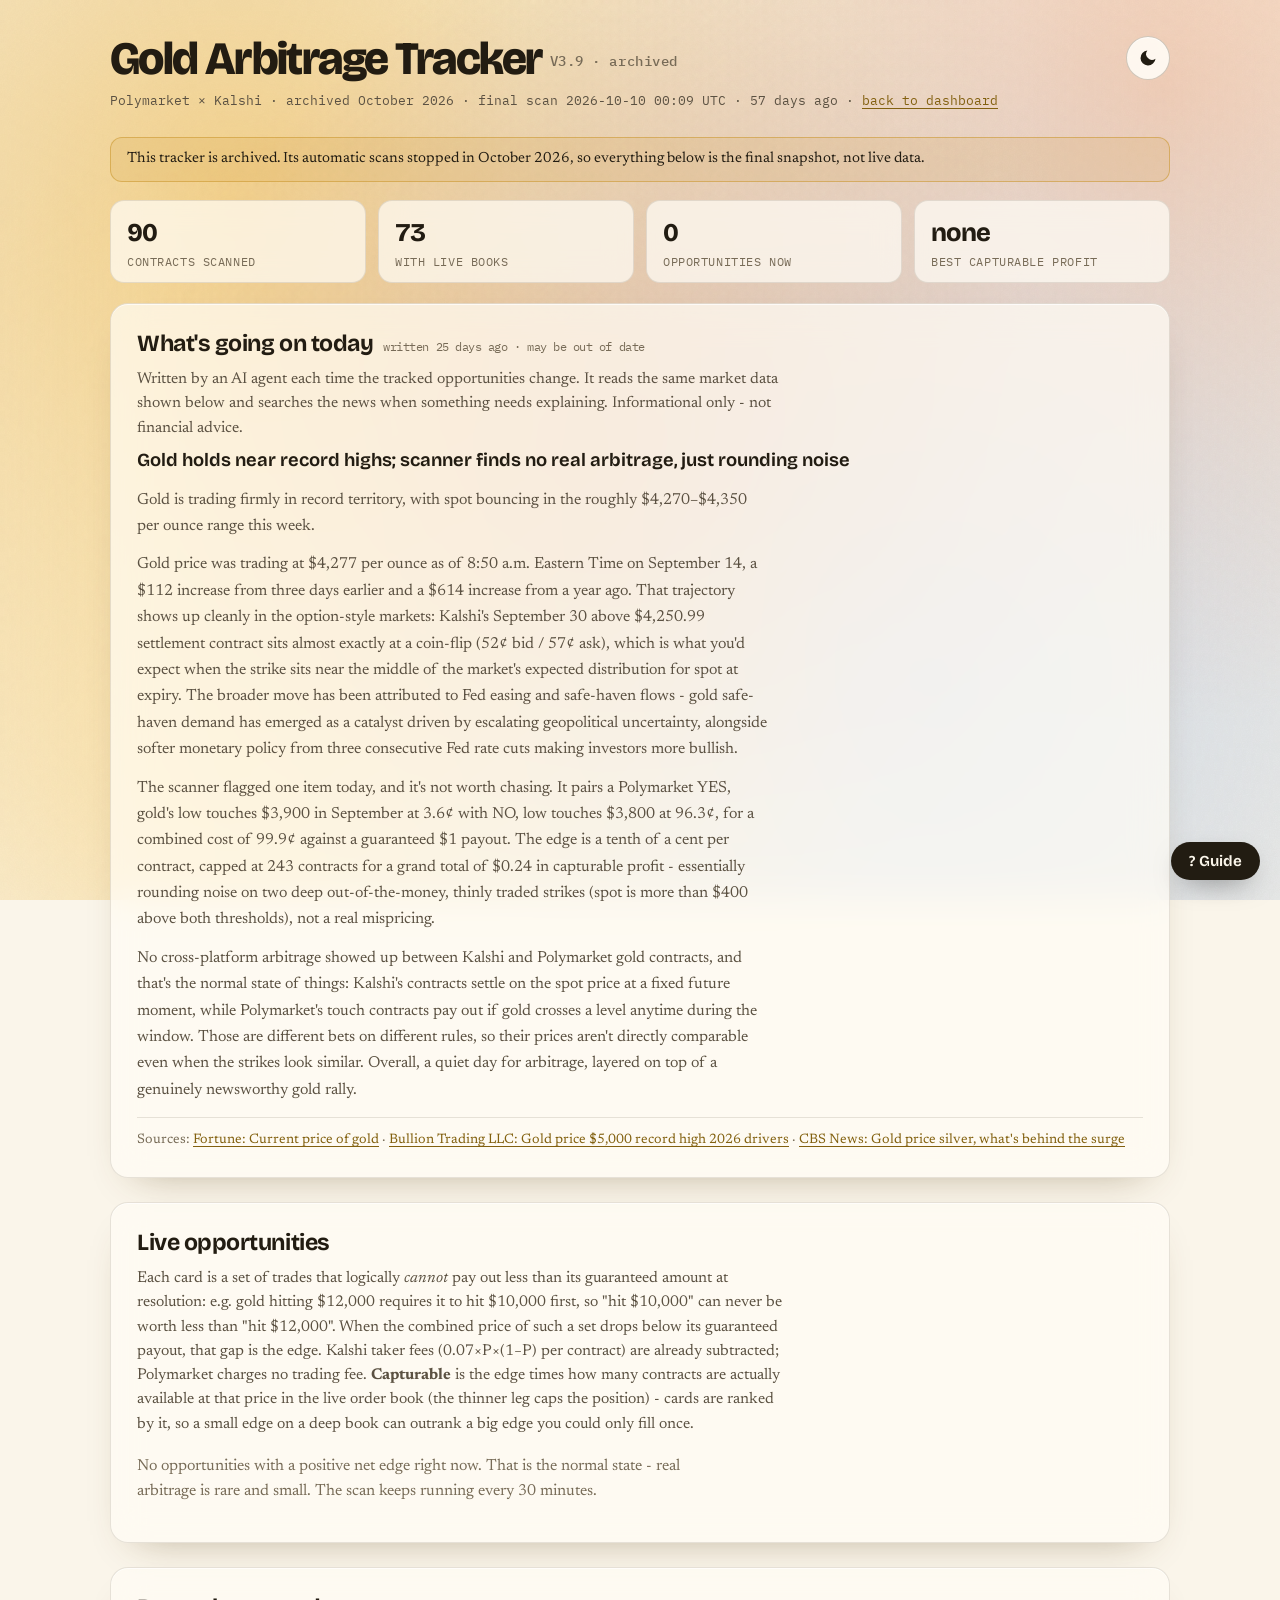
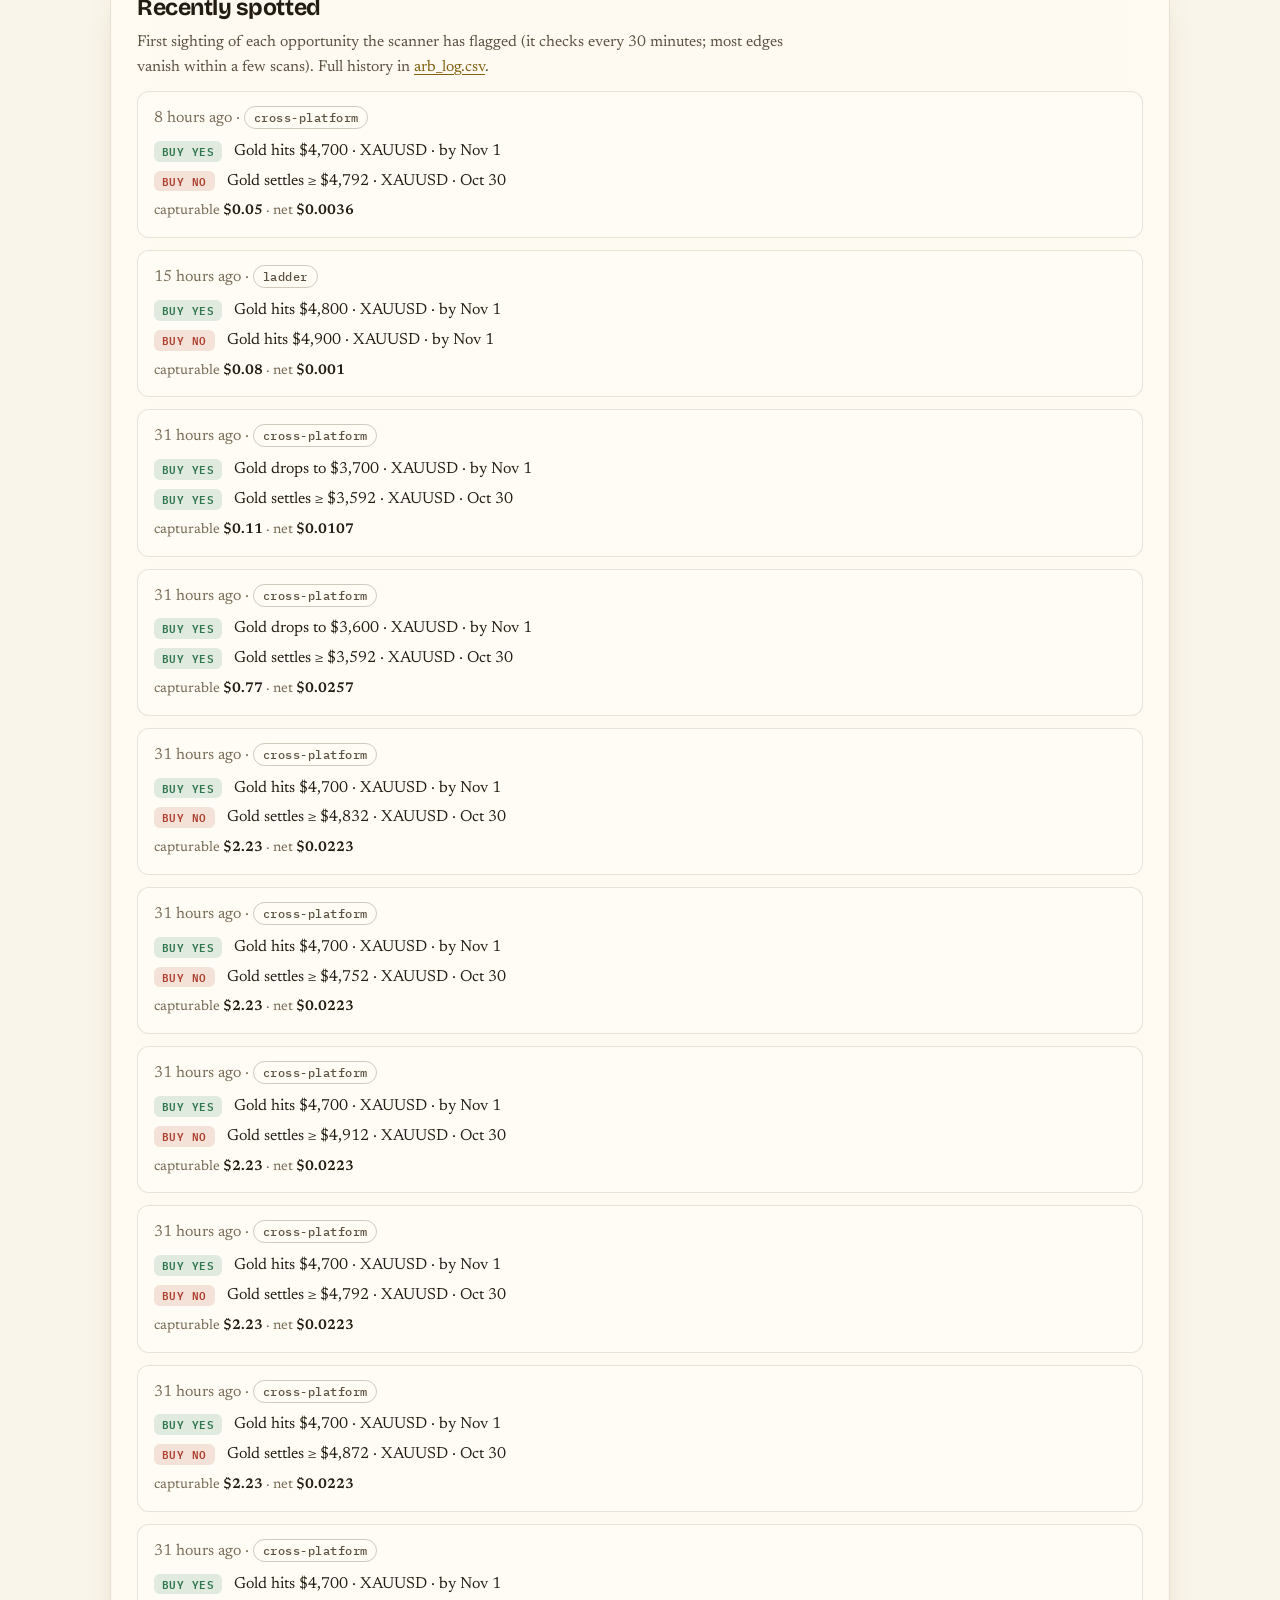
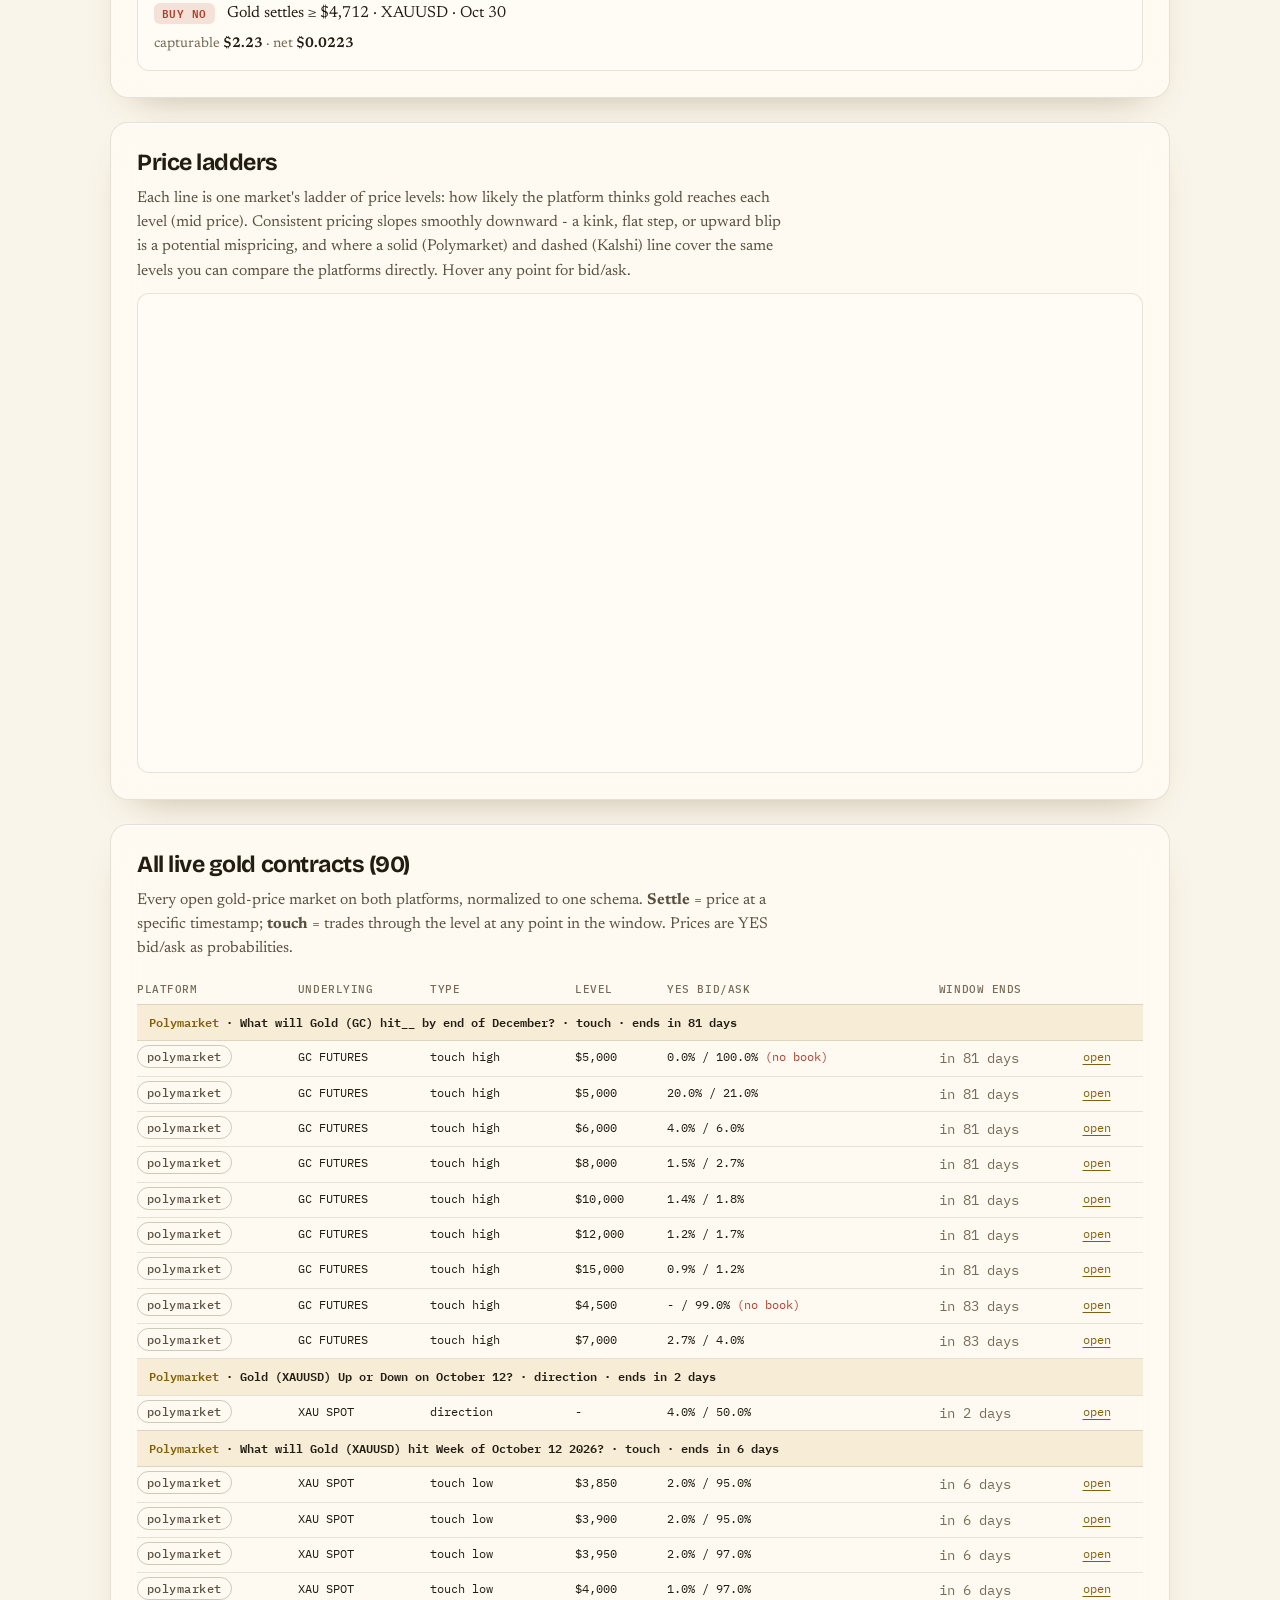
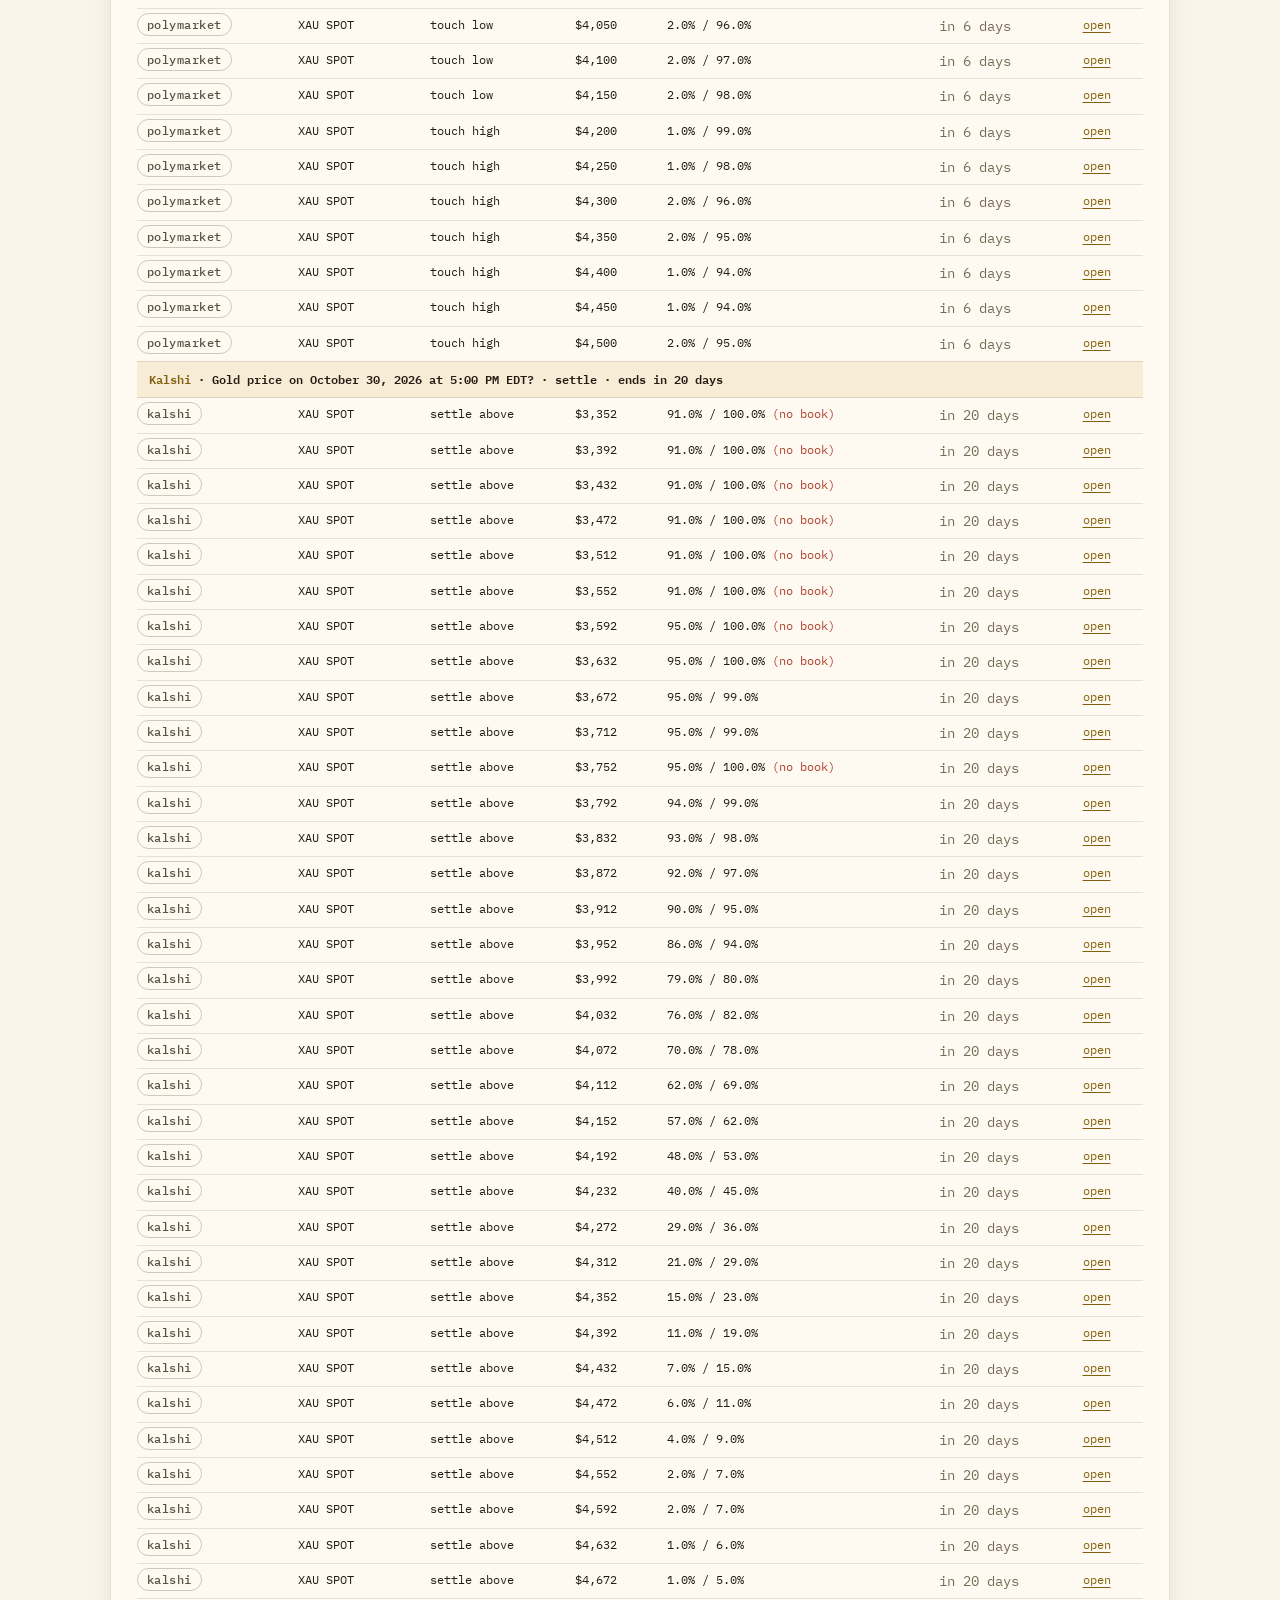
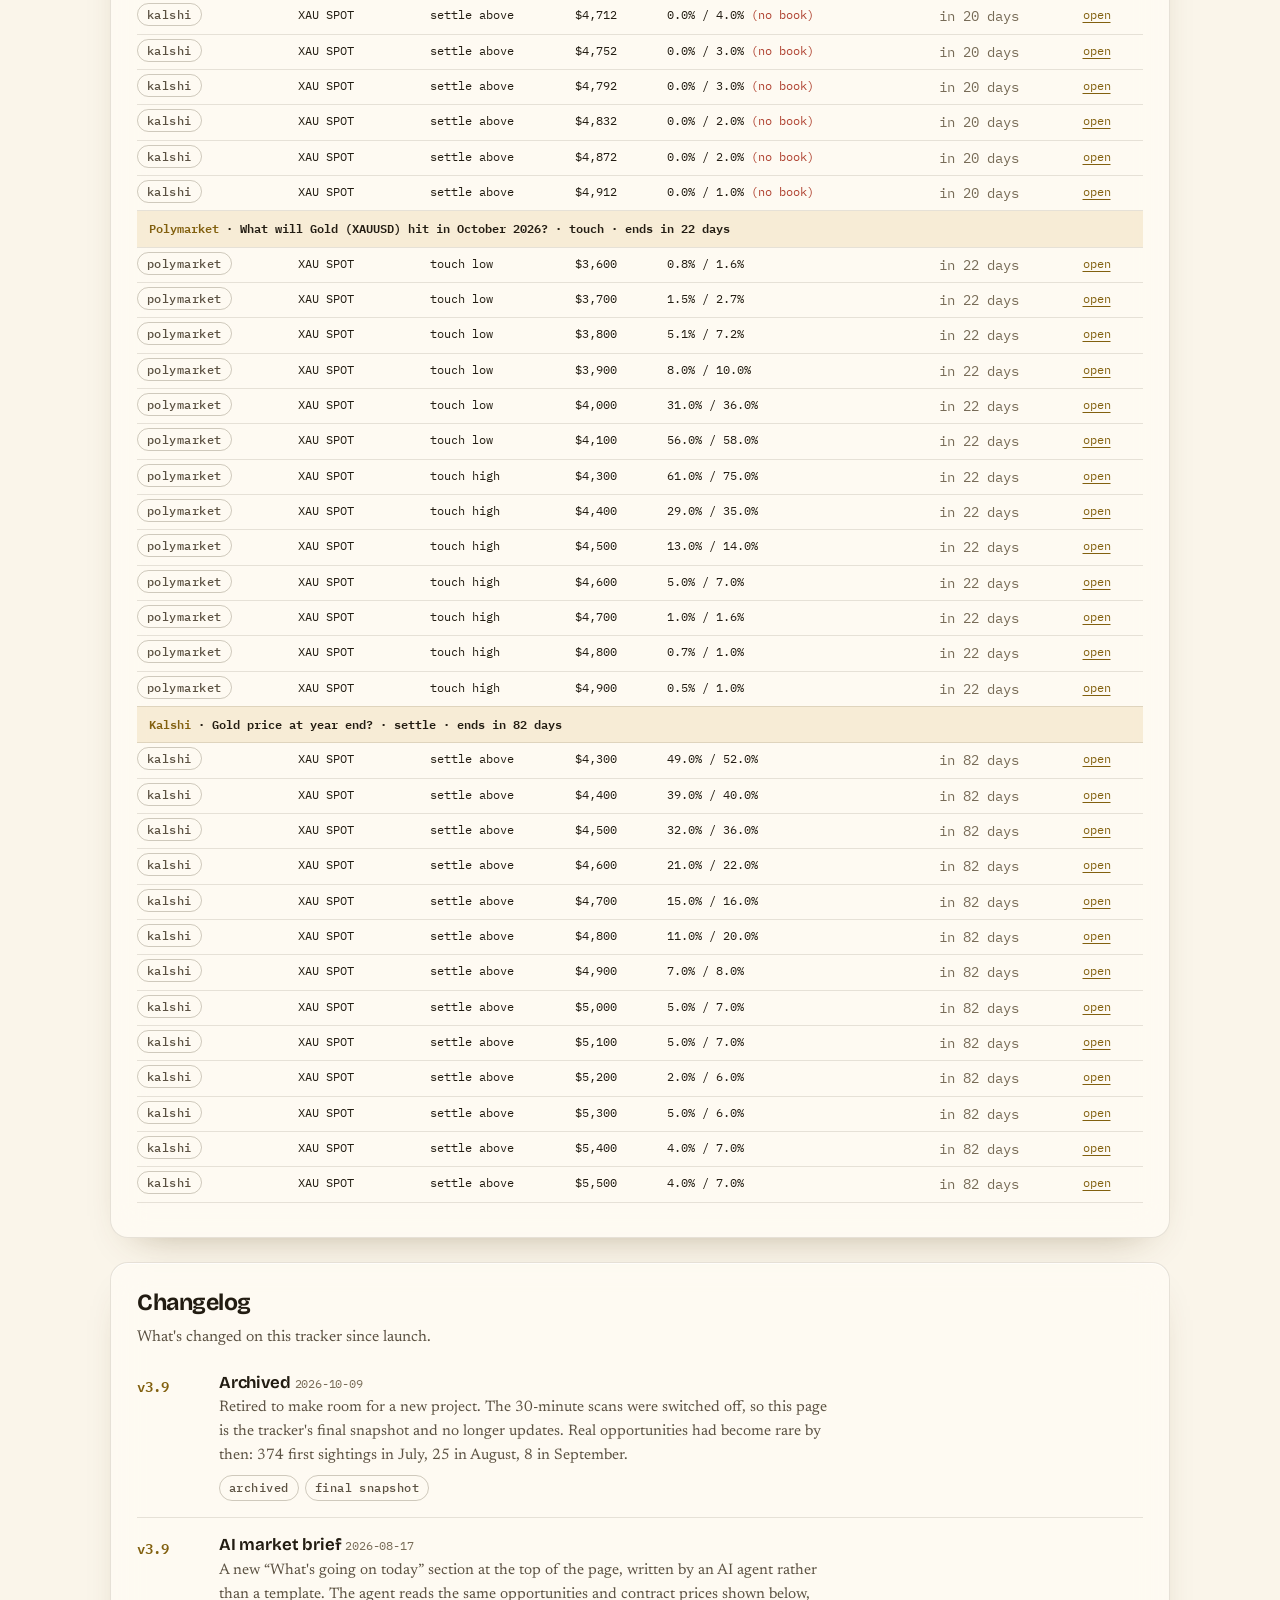
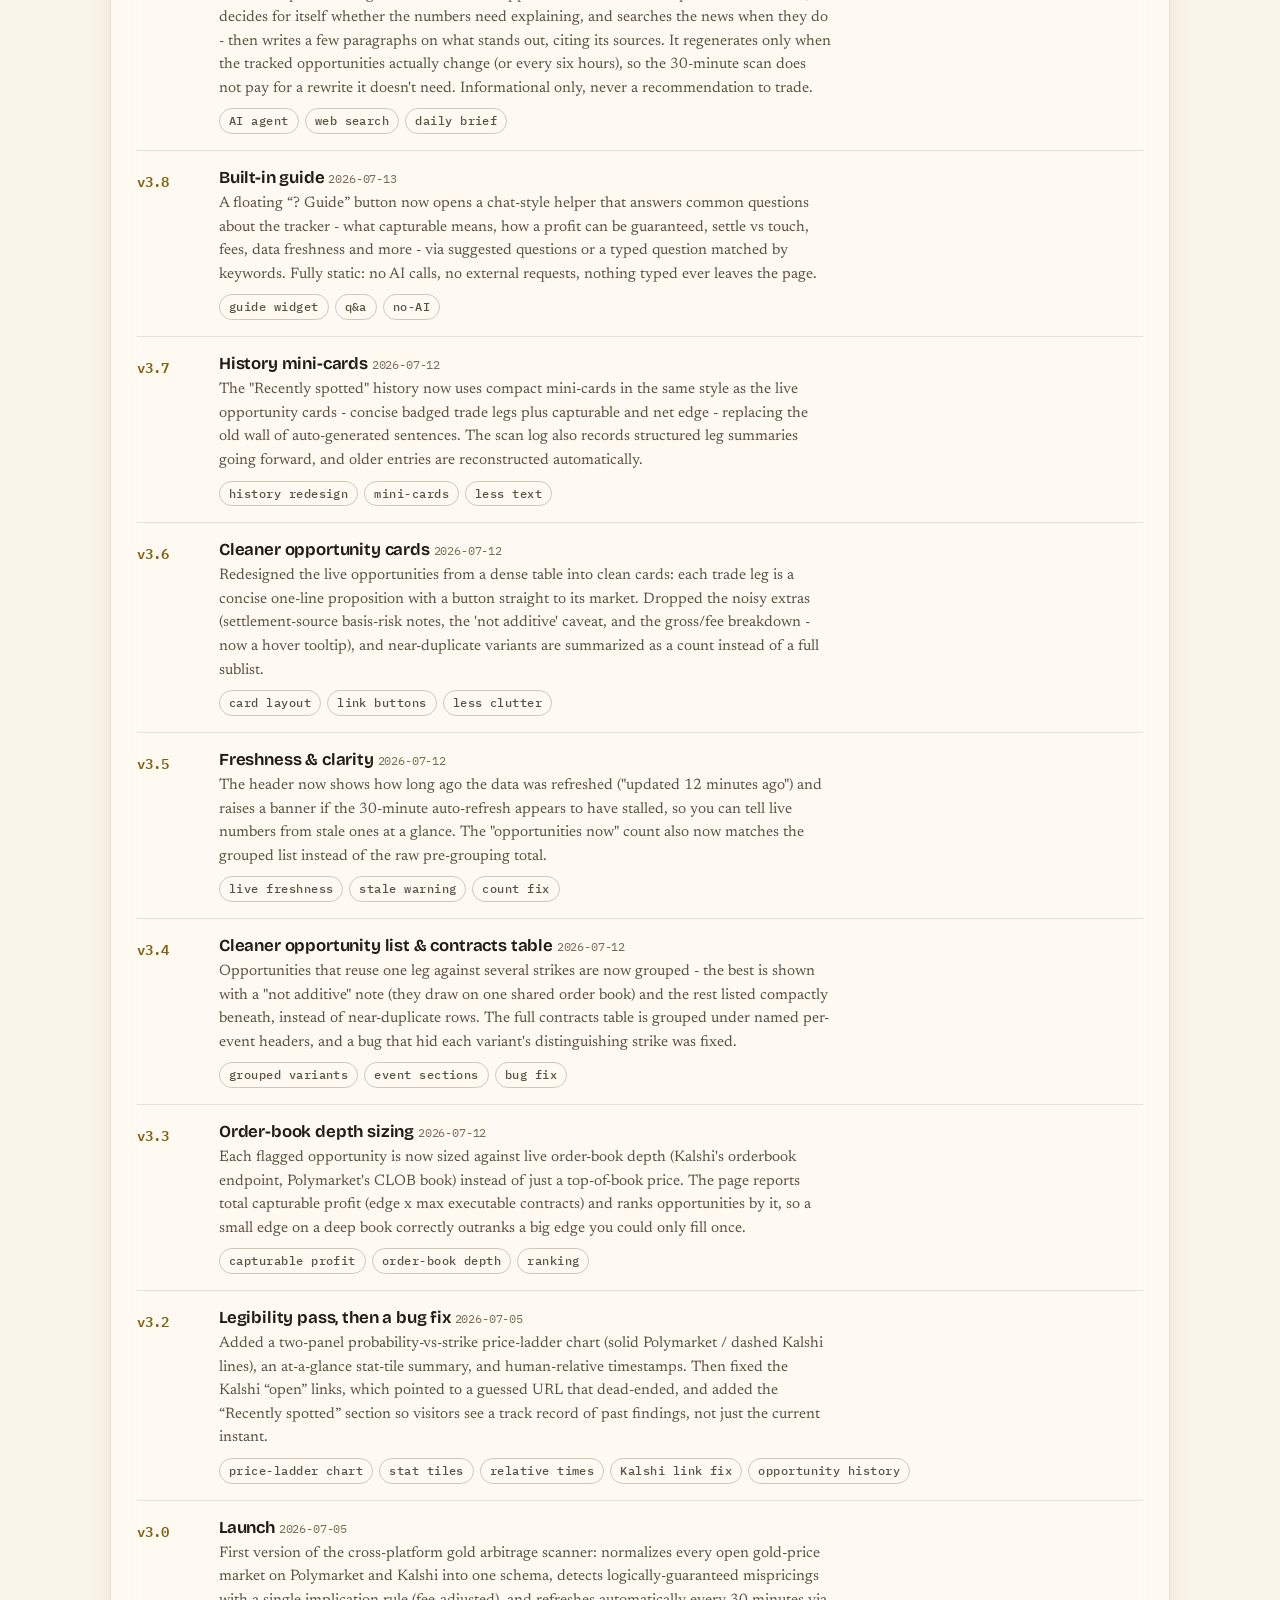
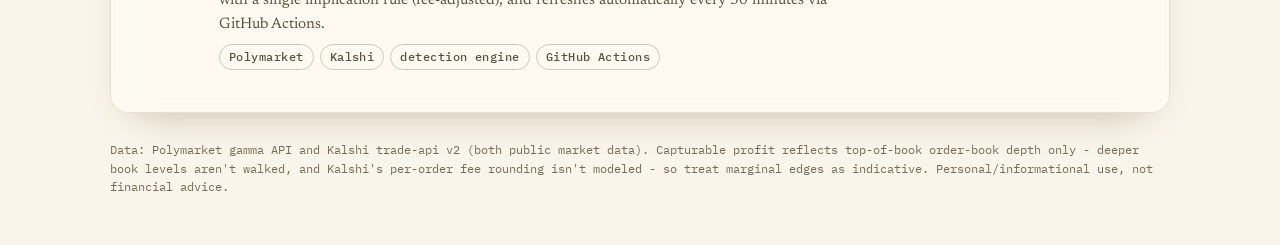
==== docs/arb.html @ f31ea50a "Markets Dashboard V2: redesigned dashboard as a new project Light ivory-and-gold theme with a cursor" ====
<!DOCTYPE html>
<html lang="en">
<head>
  <meta charset="utf-8"/>
  <meta name="viewport" content="width=device-width, initial-scale=1"/>
  <title>Gold Arbitrage Tracker (archived) - Polymarket vs Kalshi</title>
  <meta name="description" content="Auto-updating scan of Polymarket and Kalshi gold markets for cross-platform arbitrage and mispricings. Refreshed every 30 minutes via GitHub Actions."/>
    <meta name="color-scheme" content="light dark">
  <script>try{var t=localStorage.getItem("theme");if(t==="light"||t==="dark")document.documentElement.setAttribute("data-theme",t);}catch(e){}</script>
  <link rel="preconnect" href="https://fonts.googleapis.com">
  <link rel="preconnect" href="https://fonts.gstatic.com" crossorigin>
  <link rel="stylesheet" href="https://fonts.googleapis.com/css2?family=Bricolage+Grotesque:opsz,wght@12..96,500..800&amp;family=IBM+Plex+Mono:wght@400;500;600&amp;family=Newsreader:ital,opsz,wght@0,6..72,400..600;1,6..72,400&amp;display=swap">
  <link rel="stylesheet" href="assets/theme.css">
  <style>
    /* Archived tracker page on the V2 theme (tokens in assets/theme.css). */
    :root { --warn: #8f5f00; }
    @media (prefers-color-scheme: dark) { :root:not([data-theme="light"]) { --warn: #f0b443; } }
    :root[data-theme="dark"] { --warn: #f0b443; }

    body { font-size: 1rem; line-height: 1.55; }
    body > header, body > .stale-banner, body > .tiles, body > main, body > footer { position: relative; z-index: 1; }
    header { max-width: 1100px; margin: 0 auto; padding: 36px clamp(16px, 4vw, 20px) 8px; padding-right: 76px; }
    header h1 { font-size: clamp(2rem, 4.4vw, 2.9rem); margin: 0 0 8px; }
    header h1 .muted { font-family: var(--font-mono); font-size: 0.85rem; font-weight: 500; letter-spacing: 0.04em; vertical-align: middle; }
    header p { margin: 0; color: var(--ink-2); font-family: var(--font-mono); font-size: 0.8rem; max-width: none; }
    #theme-toggle { position: absolute; top: 36px; right: clamp(16px, 4vw, 20px); }
    main { max-width: 1100px; margin: 0 auto; padding: 20px clamp(16px, 4vw, 20px); display: flex; flex-direction: column; gap: 24px; }
    section {
      background: var(--glass); border: 1px solid var(--rule); border-radius: 18px;
      -webkit-backdrop-filter: blur(18px) saturate(1.15); backdrop-filter: blur(18px) saturate(1.15);
      box-shadow: var(--shadow); padding: clamp(18px, 3vw, 26px);
    }
    section h2 { margin: 0 0 10px; font-size: 1.45rem; }
    .explain { color: var(--ink-2); font-size: 0.98rem; max-width: 72ch; margin: 0 0 6px; }
    .tablewrap { overflow-x: auto; }
    table { border-collapse: collapse; margin: 8px 0; font-family: var(--font-mono); font-size: 0.78rem; width: 100%; }
    th, td { text-align: left; padding: 6px 12px 6px 0; vertical-align: top; border-bottom: 1px solid var(--rule); }
    th { color: var(--muted); font-weight: 500; text-transform: uppercase; letter-spacing: 0.05em; font-size: 0.7rem; }
    tr.group-head td { background: var(--gold-soft); color: var(--ink); font-weight: 600; padding: 8px 12px; }
    tr.group-head .gh-plat { color: var(--gold-ink); }
    .muted { color: var(--muted); font-size: 0.9rem; }
    .warn { color: var(--warn); }
    .edge { font-size: 1.05rem; font-weight: 700; }
    .num-cell { font-variant-numeric: tabular-nums; }
    .empty { color: var(--muted); padding: 12px 0; margin: 0; }
    footer { max-width: 1100px; margin: 0 auto; padding: 8px clamp(16px, 4vw, 20px) 48px; color: var(--muted); font-family: var(--font-mono); font-size: 0.75rem; }
    .tiles {
      max-width: 1100px; margin: 18px auto 0; padding: 0 clamp(16px, 4vw, 20px);
      display: grid; grid-template-columns: repeat(auto-fit, minmax(170px, 1fr)); gap: 12px;
    }
    .tile {
      background: var(--glass); border: 1px solid var(--rule); border-radius: 14px; padding: 12px 16px;
      -webkit-backdrop-filter: blur(14px); backdrop-filter: blur(14px);
    }
    .tile .num { font-family: var(--font-display); font-size: 1.6rem; font-weight: 750; letter-spacing: -0.02em; color: var(--ink); }
    .tile .lab { font-family: var(--font-mono); color: var(--muted); font-size: 0.72rem; text-transform: uppercase; letter-spacing: 0.05em; }
    .stale-banner {
      max-width: calc(1100px - 40px); margin: 18px auto 0; padding: 10px 16px; border-radius: 12px;
      background: var(--gold-soft); border: 1px solid color-mix(in srgb, var(--gold) 55%, transparent);
      color: var(--ink); font-size: 0.92rem;
    }
    @media (max-width: 1140px) { .stale-banner { margin-left: clamp(16px, 4vw, 20px); margin-right: clamp(16px, 4vw, 20px); } }

    /* opportunity + history cards */
    .opp-list, .hist-list { display: flex; flex-direction: column; gap: 12px; margin-top: 12px; }
    .opp-card, .hist-card { background: var(--glass-strong); border: 1px solid var(--rule); border-radius: 12px; padding: 14px 16px; }
    .opp-top { display: flex; justify-content: space-between; align-items: flex-start; gap: 12px; }
    .cap-num { font-family: var(--font-display); font-size: 1.55rem; font-weight: 750; line-height: 1; }
    .cap-lab { display: block; color: var(--muted); font-family: var(--font-mono); font-size: 0.7rem; text-align: right; margin-top: 2px; }
    .opp-legs, .hist-legs { display: flex; flex-direction: column; gap: 8px; margin: 12px 0; }
    .hist-legs { margin: 0; gap: 5px; }
    .leg { display: flex; align-items: center; gap: 12px; flex-wrap: wrap; }
    .side { font-family: var(--font-mono); font-size: 0.68rem; font-weight: 600; letter-spacing: 0.04em; padding: 2px 8px; border-radius: 6px; white-space: nowrap; }
    .side-yes { background: color-mix(in srgb, var(--up) 14%, transparent); color: var(--up); }
    .side-no { background: color-mix(in srgb, var(--down) 14%, transparent); color: var(--down); }
    .leg-desc { flex: 1; min-width: 220px; }
    .btn {
      border: 1px solid var(--rule-strong); border-radius: 999px; padding: 4px 12px; font-family: var(--font-mono);
      font-size: 0.75rem; color: var(--ink); background: var(--glass-strong); text-decoration: none; white-space: nowrap;
    }
    .btn:hover { border-color: var(--gold); }
    .opp-stats { display: flex; flex-wrap: wrap; gap: 8px 18px; color: var(--muted); font-size: 0.88rem; border-top: 1px solid var(--rule); padding-top: 10px; }
    .opp-stats b, .hist-stats b { color: var(--ink); font-weight: 600; font-variant-numeric: tabular-nums; }
    .hist-head { display: flex; justify-content: space-between; align-items: center; gap: 10px; color: var(--muted); margin-bottom: 8px; }
    .hist-stats { color: var(--muted); margin-top: 8px; font-size: 0.88rem; }

    /* AI brief */
    .brief h2 { display: flex; align-items: baseline; gap: 10px; flex-wrap: wrap; }
    .brief-headline { font-family: var(--font-display); font-size: 1.15rem; font-weight: 650; color: var(--ink); margin: 0 0 12px; max-width: 70ch; }
    .brief-body p { color: var(--ink-2); line-height: 1.65; max-width: 70ch; margin: 0 0 12px; }
    .brief-sources { margin: 14px 0 0; padding-top: 12px; border-top: 1px solid var(--rule); font-size: 0.85rem; color: var(--muted); }
    .brief-meta { font-family: var(--font-mono); font-size: 0.72rem; color: var(--muted); font-weight: 400; }

    /* changelog */
    .changelog { display: flex; flex-direction: column; }
    .change-entry { display: grid; grid-template-columns: 64px 1fr; gap: 18px; padding: 16px 0; }
    .change-entry + .change-entry { border-top: 1px solid var(--rule); }
    .change-version { font-family: var(--font-mono); color: var(--gold-ink); font-weight: 600; font-size: 0.85rem; padding-top: 3px; }
    .change-entry h3 { margin: 0 0 4px; font-size: 1.05rem; }
    .change-date { font-family: var(--font-mono); color: var(--muted); font-weight: 400; font-size: 0.75rem; }
    .change-entry p { margin: 0 0 8px; color: var(--ink-2); font-size: 0.95rem; max-width: 68ch; }
    .change-tags { display: flex; flex-wrap: wrap; gap: 6px; }

    /* ladder chart */
    .chart { border-radius: 12px; background: var(--glass-strong); border: 1px solid var(--rule); padding: 6px 4px 0; margin-top: 10px; }

    /* static guide widget */
    .guide-btn {
      position: fixed; right: 20px; bottom: 20px; z-index: 40; background: var(--ink); color: var(--page);
      border: 0; border-radius: 999px; padding: 10px 18px; font-family: var(--font-display); font-weight: 650;
      font-size: 0.95rem; cursor: pointer; box-shadow: 0 10px 28px -12px rgba(0, 0, 0, 0.6);
    }
    .guide-panel {
      position: fixed; right: 20px; bottom: 74px; z-index: 41; width: min(370px, calc(100vw - 32px));
      background: var(--card); border: 1px solid var(--rule-strong); border-radius: 16px;
      display: flex; flex-direction: column; max-height: min(70vh, 560px); box-shadow: 0 18px 44px -18px rgba(0, 0, 0, 0.55);
    }
    .guide-panel[hidden] { display: none; }
    .g-head { display: flex; justify-content: space-between; align-items: center; padding: 12px 16px; border-bottom: 1px solid var(--rule); font-family: var(--font-display); font-weight: 700; }
    .g-close { background: none; border: none; color: var(--muted); font-size: 1.2rem; cursor: pointer; padding: 2px 8px; border-radius: 6px; }
    .g-close:hover { color: var(--ink); }
    .g-msgs { overflow-y: auto; padding: 14px 16px; display: flex; flex-direction: column; gap: 8px; flex: 1; min-height: 120px; }
    .g-msg { max-width: 88%; padding: 8px 12px; border-radius: 12px; font-size: 0.9rem; line-height: 1.45; white-space: pre-line; }
    .g-bot { background: var(--gold-soft); color: var(--ink); align-self: flex-start; border-bottom-left-radius: 4px; }
    .g-user { background: var(--ink); color: var(--page); align-self: flex-end; border-bottom-right-radius: 4px; }
    .g-chips { display: flex; flex-wrap: wrap; gap: 6px; padding: 4px 16px 10px; }
    .g-chip { background: var(--glass-strong); border: 1px solid var(--rule-strong); border-radius: 999px; color: var(--ink); padding: 4px 12px; font-size: 0.8rem; cursor: pointer; }
    .g-chip:hover { border-color: var(--gold); }
    .g-input { display: flex; gap: 8px; padding: 10px 16px 14px; border-top: 1px solid var(--rule); }
    .g-input input { flex: 1; min-width: 0; background: var(--page); border: 1px solid var(--rule-strong); border-radius: 8px; color: var(--ink); padding: 8px 12px; font-size: 0.88rem; }
    .g-input button { background: var(--ink); border: 0; border-radius: 8px; color: var(--page); padding: 8px 14px; font-size: 0.88rem; cursor: pointer; }
  </style>
</head>
<body>
  <canvas id="glow" aria-hidden="true"></canvas>
  <header>
    <button id="theme-toggle" class="icon-button" type="button" aria-label="Dark mode" aria-pressed="false" title="Switch to dark mode">
          <svg class="icon-moon" viewBox="0 0 24 24" fill="none" aria-hidden="true"><path d="M21 12.79A9 9 0 1 1 11.21 3 7 7 0 0 0 21 12.79z" fill="currentColor"/></svg>
          <svg class="icon-sun" viewBox="0 0 24 24" fill="none" aria-hidden="true" hidden><circle cx="12" cy="12" r="4" fill="currentColor"/><path d="M12 2v2M12 20v2M4 12H2M22 12h-2M5 5l1.5 1.5M17.5 17.5L19 19M5 19l1.5-1.5M17.5 6.5L19 5" stroke="currentColor" stroke-width="2" stroke-linecap="round"/></svg>
        </button>
    <h1>Gold Arbitrage Tracker <span class="muted">V3.9 &middot; archived</span></h1>
    <p>Polymarket &times; Kalshi &middot; archived October 2026 &middot;
       final scan <span id="freshness" data-updated="2026-10-10T00:09:44Z">2026-10-10 00:09 UTC</span>
       &middot; <a href="index.html">back to dashboard</a></p>
  </header>
  <div class="stale-banner">This tracker is archived. Its automatic scans stopped in October 2026, so everything below is the final snapshot, not live data.</div>
  <div class="tiles"><div class='tile'><div class='num'>90</div><div class='lab'>contracts scanned</div></div><div class='tile'><div class='num'>73</div><div class='lab'>with live books</div></div><div class='tile'><div class='num'>0</div><div class='lab'>opportunities now</div></div><div class='tile'><div class='num'>none</div><div class='lab'>best capturable profit</div></div></div>
  <main>
    <section class='brief'><h2>What's going on today <span class='brief-meta'>written 25 days ago &middot; may be out of date</span></h2><p class='explain'>Written by an AI agent each time the tracked opportunities change. It reads the same market data shown below and searches the news when something needs explaining. Informational only - not financial advice.</p><p class='brief-headline'>Gold holds near record highs; scanner finds no real arbitrage, just rounding noise</p><div class='brief-body'><p>Gold is trading firmly in record territory, with spot bouncing in the roughly $4,270–$4,350 per ounce range this week.</p><p>Gold price was trading at $4,277 per ounce as of 8:50 a.m. Eastern Time on September 14, a $112 increase from three days earlier and a $614 increase from a year ago. That trajectory shows up cleanly in the option-style markets: Kalshi's September 30 above $4,250.99 settlement contract sits almost exactly at a coin-flip (52¢ bid / 57¢ ask), which is what you'd expect when the strike sits near the middle of the market's expected distribution for spot at expiry. The broader move has been attributed to Fed easing and safe-haven flows - gold safe-haven demand has emerged as a catalyst driven by escalating geopolitical uncertainty, alongside softer monetary policy from three consecutive Fed rate cuts making investors more bullish.</p><p>The scanner flagged one item today, and it's not worth chasing. It pairs a Polymarket YES, gold's low touches $3,900 in September at 3.6¢ with NO, low touches $3,800 at 96.3¢, for a combined cost of 99.9¢ against a guaranteed $1 payout. The edge is a tenth of a cent per contract, capped at 243 contracts for a grand total of $0.24 in capturable profit - essentially rounding noise on two deep out-of-the-money, thinly traded strikes (spot is more than $400 above both thresholds), not a real mispricing.</p><p>No cross-platform arbitrage showed up between Kalshi and Polymarket gold contracts, and that's the normal state of things: Kalshi's contracts settle on the spot price at a fixed future moment, while Polymarket's touch contracts pay out if gold crosses a level anytime during the window. Those are different bets on different rules, so their prices aren't directly comparable even when the strikes look similar. Overall, a quiet day for arbitrage, layered on top of a genuinely newsworthy gold rally.</p></div><div class='brief-sources'>Sources: <a href='https://fortune.com/article/current-price-of-gold-09-14-2026/' target='_blank' rel='noopener noreferrer'>Fortune: Current price of gold</a> &middot; <a href='https://bulliontradingllc.com/blog/gold-price-5000-record-high-2026-drivers/' target='_blank' rel='noopener noreferrer'>Bullion Trading LLC: Gold price $5,000 record high 2026 drivers</a> &middot; <a href='https://www.cbsnews.com/news/gold-price-silver-whats-behind-the-surge/' target='_blank' rel='noopener noreferrer'>CBS News: Gold price silver, what's behind the surge</a></div></section>
    <section>
      <h2>Live opportunities</h2>
      <p class="explain">Each card is a set of trades that logically <em>cannot</em> pay out
      less than its guaranteed amount at resolution: e.g. gold hitting $12,000 requires it
      to hit $10,000 first, so "hit $10,000" can never be worth less than "hit $12,000".
      When the combined price of such a set drops below its guaranteed payout, that gap is
      the edge. Kalshi taker fees (0.07&times;P&times;(1&minus;P) per contract) are already
      subtracted; Polymarket charges no trading fee. <strong>Capturable</strong> is the edge
      times how many contracts are actually available at that price in the live order book
      (the thinner leg caps the position) - cards are ranked by it, so a small edge on a
      deep book can outrank a big edge you could only fill once.</p>
      <p class='empty'>No opportunities with a positive net edge right now. That is the normal state - real arbitrage is rare and small. The scan keeps running every 30 minutes.</p>
    </section>
    <section>
      <h2>Recently spotted</h2>
      <p class="explain">First sighting of each opportunity the scanner has flagged
      (it checks every 30 minutes; most edges vanish within a few scans). Full history
      in <a href="https://github.com/IshaanSrivastava1/markets-dashboard/blob/main/data/arb_log.csv">arb_log.csv</a>.</p>
      <div class='hist-list'><div class='hist-card'><div class='hist-head'><span><span title='2026-10-09 15:25 UTC'>8 hours ago</span> &middot; <span class='pill'>cross-platform</span></span></div><div class='hist-legs'><div class='leg'><span class='side side-yes'>BUY YES</span><span class='leg-desc'>Gold hits $4,700 · XAUUSD · by Nov 1</span></div><div class='leg'><span class='side side-no'>BUY NO</span><span class='leg-desc'>Gold settles ≥ $4,792 · XAUUSD · Oct 30</span></div></div><div class='hist-stats'>capturable <b class='up'>$0.05</b> &middot; net <b>$0.0036</b></div></div><div class='hist-card'><div class='hist-head'><span><span title='2026-10-09 08:16 UTC'>15 hours ago</span> &middot; <span class='pill'>ladder</span></span></div><div class='hist-legs'><div class='leg'><span class='side side-yes'>BUY YES</span><span class='leg-desc'>Gold hits $4,800 · XAUUSD · by Nov 1</span></div><div class='leg'><span class='side side-no'>BUY NO</span><span class='leg-desc'>Gold hits $4,900 · XAUUSD · by Nov 1</span></div></div><div class='hist-stats'>capturable <b class='up'>$0.08</b> &middot; net <b>$0.001</b></div></div><div class='hist-card'><div class='hist-head'><span><span title='2026-10-08 16:42 UTC'>31 hours ago</span> &middot; <span class='pill'>cross-platform</span></span></div><div class='hist-legs'><div class='leg'><span class='side side-yes'>BUY YES</span><span class='leg-desc'>Gold drops to $3,700 · XAUUSD · by Nov 1</span></div><div class='leg'><span class='side side-yes'>BUY YES</span><span class='leg-desc'>Gold settles ≥ $3,592 · XAUUSD · Oct 30</span></div></div><div class='hist-stats'>capturable <b class='up'>$0.11</b> &middot; net <b>$0.0107</b></div></div><div class='hist-card'><div class='hist-head'><span><span title='2026-10-08 16:42 UTC'>31 hours ago</span> &middot; <span class='pill'>cross-platform</span></span></div><div class='hist-legs'><div class='leg'><span class='side side-yes'>BUY YES</span><span class='leg-desc'>Gold drops to $3,600 · XAUUSD · by Nov 1</span></div><div class='leg'><span class='side side-yes'>BUY YES</span><span class='leg-desc'>Gold settles ≥ $3,592 · XAUUSD · Oct 30</span></div></div><div class='hist-stats'>capturable <b class='up'>$0.77</b> &middot; net <b>$0.0257</b></div></div><div class='hist-card'><div class='hist-head'><span><span title='2026-10-08 16:42 UTC'>31 hours ago</span> &middot; <span class='pill'>cross-platform</span></span></div><div class='hist-legs'><div class='leg'><span class='side side-yes'>BUY YES</span><span class='leg-desc'>Gold hits $4,700 · XAUUSD · by Nov 1</span></div><div class='leg'><span class='side side-no'>BUY NO</span><span class='leg-desc'>Gold settles ≥ $4,832 · XAUUSD · Oct 30</span></div></div><div class='hist-stats'>capturable <b class='up'>$2.23</b> &middot; net <b>$0.0223</b></div></div><div class='hist-card'><div class='hist-head'><span><span title='2026-10-08 16:42 UTC'>31 hours ago</span> &middot; <span class='pill'>cross-platform</span></span></div><div class='hist-legs'><div class='leg'><span class='side side-yes'>BUY YES</span><span class='leg-desc'>Gold hits $4,700 · XAUUSD · by Nov 1</span></div><div class='leg'><span class='side side-no'>BUY NO</span><span class='leg-desc'>Gold settles ≥ $4,752 · XAUUSD · Oct 30</span></div></div><div class='hist-stats'>capturable <b class='up'>$2.23</b> &middot; net <b>$0.0223</b></div></div><div class='hist-card'><div class='hist-head'><span><span title='2026-10-08 16:42 UTC'>31 hours ago</span> &middot; <span class='pill'>cross-platform</span></span></div><div class='hist-legs'><div class='leg'><span class='side side-yes'>BUY YES</span><span class='leg-desc'>Gold hits $4,700 · XAUUSD · by Nov 1</span></div><div class='leg'><span class='side side-no'>BUY NO</span><span class='leg-desc'>Gold settles ≥ $4,912 · XAUUSD · Oct 30</span></div></div><div class='hist-stats'>capturable <b class='up'>$2.23</b> &middot; net <b>$0.0223</b></div></div><div class='hist-card'><div class='hist-head'><span><span title='2026-10-08 16:42 UTC'>31 hours ago</span> &middot; <span class='pill'>cross-platform</span></span></div><div class='hist-legs'><div class='leg'><span class='side side-yes'>BUY YES</span><span class='leg-desc'>Gold hits $4,700 · XAUUSD · by Nov 1</span></div><div class='leg'><span class='side side-no'>BUY NO</span><span class='leg-desc'>Gold settles ≥ $4,792 · XAUUSD · Oct 30</span></div></div><div class='hist-stats'>capturable <b class='up'>$2.23</b> &middot; net <b>$0.0223</b></div></div><div class='hist-card'><div class='hist-head'><span><span title='2026-10-08 16:42 UTC'>31 hours ago</span> &middot; <span class='pill'>cross-platform</span></span></div><div class='hist-legs'><div class='leg'><span class='side side-yes'>BUY YES</span><span class='leg-desc'>Gold hits $4,700 · XAUUSD · by Nov 1</span></div><div class='leg'><span class='side side-no'>BUY NO</span><span class='leg-desc'>Gold settles ≥ $4,872 · XAUUSD · Oct 30</span></div></div><div class='hist-stats'>capturable <b class='up'>$2.23</b> &middot; net <b>$0.0223</b></div></div><div class='hist-card'><div class='hist-head'><span><span title='2026-10-08 16:42 UTC'>31 hours ago</span> &middot; <span class='pill'>cross-platform</span></span></div><div class='hist-legs'><div class='leg'><span class='side side-yes'>BUY YES</span><span class='leg-desc'>Gold hits $4,700 · XAUUSD · by Nov 1</span></div><div class='leg'><span class='side side-no'>BUY NO</span><span class='leg-desc'>Gold settles ≥ $4,712 · XAUUSD · Oct 30</span></div></div><div class='hist-stats'>capturable <b class='up'>$2.23</b> &middot; net <b>$0.0223</b></div></div></div>
    </section>
    <section>
      <h2>Price ladders</h2>
      <p class="explain">Each line is one market's ladder of price levels: how likely
      the platform thinks gold reaches each level (mid price). Consistent pricing
      slopes smoothly downward - a kink, flat step, or upward blip is a
      potential mispricing, and where a solid (Polymarket) and dashed (Kalshi) line
      cover the same levels you can compare the platforms directly. Hover any point
      for bid/ask.</p>
      <div class="chart" data-chart data-palette='["--series-1","--series-2","--series-3","--series-4","--series-5","--series-6","--series-7"]' style="height:480px; width:100%;">                        <script>window.PlotlyConfig = {MathJaxConfig: 'local'};</script>
        <script charset="utf-8" src="https://cdn.plot.ly/plotly-4.1.1.min.js" integrity="sha256-O24V1F27f8pb0glCkelh3cVHLNiHAJ5gCaVtq2aNch8=" crossorigin="anonymous"></script>                <div id="0adf8a3c-e5a4-4fa2-8b79-fa280213c32c" class="plotly-graph-div" style="height:100%; width:100%;"></div>            <script>                window.PLOTLYENV=window.PLOTLYENV || {};                                if (document.getElementById("0adf8a3c-e5a4-4fa2-8b79-fa280213c32c")) {                    Plotly.newPlot(                        "0adf8a3c-e5a4-4fa2-8b79-fa280213c32c",                        [{"customdata":[[20.0,21.0],[4.0,6.0],[2.7,4.0],[1.5,2.7],[1.4000000000000001,1.7999999999999998],[1.2,1.7000000000000002],[0.8999999999999999,1.2]],"hovertemplate":"%{fullData.name}\u003cbr\u003e$%{x:,.0f}: mid %{y:.1f}%\u003cbr\u003ebid %{customdata[0]:.1f}% \u002f ask %{customdata[1]:.1f}%\u003cextra\u003e\u003c\u002fextra\u003e","line":{"color":"#3b82f6","dash":"solid","width":2},"marker":{"size":8},"mode":"lines+markers","name":"Polymarket \u00b7 hit \u2191 by Dec 31","x":[5000.0,6000.0,7000.0,8000.0,10000.0,12000.0,15000.0],"y":[20.5,5.0,3.35,2.0999999999999996,1.6,1.4500000000000002,1.0499999999999998],"type":"scatter","xaxis":"x2","yaxis":"y2"},{"customdata":[[1.0,99.0],[1.0,98.0],[2.0,96.0],[2.0,95.0],[1.0,94.0],[1.0,94.0],[2.0,95.0]],"hovertemplate":"%{fullData.name}\u003cbr\u003e$%{x:,.0f}: mid %{y:.1f}%\u003cbr\u003ebid %{customdata[0]:.1f}% \u002f ask %{customdata[1]:.1f}%\u003cextra\u003e\u003c\u002fextra\u003e","line":{"color":"#ef4444","dash":"solid","width":2},"marker":{"size":8},"mode":"lines+markers","name":"Polymarket \u00b7 hit \u2191 by Oct 16","x":[4200.0,4250.0,4300.0,4350.0,4400.0,4450.0,4500.0],"y":[50.0,49.5,49.0,48.5,47.5,47.5,48.5],"type":"scatter","xaxis":"x","yaxis":"y"},{"customdata":[[2.0,95.0],[2.0,95.0],[2.0,97.0],[1.0,97.0],[2.0,96.0],[2.0,97.0],[2.0,98.0]],"hovertemplate":"%{fullData.name}\u003cbr\u003e$%{x:,.0f}: mid %{y:.1f}%\u003cbr\u003ebid %{customdata[0]:.1f}% \u002f ask %{customdata[1]:.1f}%\u003cextra\u003e\u003c\u002fextra\u003e","line":{"color":"#0891b2","dash":"solid","width":2},"marker":{"size":8},"mode":"lines+markers","name":"Polymarket \u00b7 hit \u2193 by Oct 16","x":[3850.0,3900.0,3950.0,4000.0,4050.0,4100.0,4150.0],"y":[48.5,48.5,49.5,49.0,49.0,49.5,50.0],"type":"scatter","xaxis":"x","yaxis":"y"},{"customdata":[[95.0,99.0],[95.0,99.0],[94.0,99.0],[93.0,98.0],[92.0,97.0],[90.0,95.0],[86.0,94.0],[79.0,80.0],[76.0,82.0],[70.0,78.0],[62.0,69.0],[56.99999999999999,62.0],[48.0,53.0],[40.0,45.0],[28.999999999999996,36.0],[21.0,28.999999999999996],[15.0,23.0],[11.0,19.0],[7.000000000000001,15.0],[6.0,11.0],[4.0,9.0],[2.0,7.000000000000001],[2.0,7.000000000000001],[1.0,6.0],[1.0,5.0]],"hovertemplate":"%{fullData.name}\u003cbr\u003e$%{x:,.0f}: mid %{y:.1f}%\u003cbr\u003ebid %{customdata[0]:.1f}% \u002f ask %{customdata[1]:.1f}%\u003cextra\u003e\u003c\u002fextra\u003e","line":{"color":"#d97706","dash":"dash","width":2},"marker":{"size":8},"mode":"lines+markers","name":"Kalshi \u00b7 settle \u2191 Oct 30","x":[3672.99,3712.99,3792.99,3832.99,3872.99,3912.99,3952.99,3992.99,4032.99,4072.99,4112.99,4152.99,4192.99,4232.99,4272.99,4312.99,4352.99,4392.99,4432.99,4472.99,4512.99,4552.99,4592.99,4632.99,4672.99],"y":[97.0,97.0,96.5,95.5,94.5,92.5,89.99999999999999,79.5,79.0,74.0,65.5,59.5,50.5,42.50000000000001,32.49999999999999,25.0,19.0,15.0,11.0,8.5,6.5,4.500000000000001,4.500000000000001,3.4999999999999996,3.0000000000000004],"type":"scatter","xaxis":"x","yaxis":"y"},{"customdata":[[61.0,75.0],[28.999999999999996,35.0],[13.0,14.000000000000002],[5.0,7.000000000000001],[1.0,1.6],[0.7000000000000001,1.0],[0.5,1.0]],"hovertemplate":"%{fullData.name}\u003cbr\u003e$%{x:,.0f}: mid %{y:.1f}%\u003cbr\u003ebid %{customdata[0]:.1f}% \u002f ask %{customdata[1]:.1f}%\u003cextra\u003e\u003c\u002fextra\u003e","line":{"color":"#8b5cf6","dash":"solid","width":2},"marker":{"size":8},"mode":"lines+markers","name":"Polymarket \u00b7 hit \u2191 by Nov 01","x":[4300.0,4400.0,4500.0,4600.0,4700.0,4800.0,4900.0],"y":[68.0,31.999999999999996,13.5,6.000000000000001,1.3,0.8500000000000001,0.75],"type":"scatter","xaxis":"x","yaxis":"y"},{"customdata":[[0.8,1.6],[1.5,2.7],[5.1,7.199999999999999],[8.0,10.0],[31.0,36.0],[56.00000000000001,57.99999999999999]],"hovertemplate":"%{fullData.name}\u003cbr\u003e$%{x:,.0f}: mid %{y:.1f}%\u003cbr\u003ebid %{customdata[0]:.1f}% \u002f ask %{customdata[1]:.1f}%\u003cextra\u003e\u003c\u002fextra\u003e","line":{"color":"#059669","dash":"solid","width":2},"marker":{"size":8},"mode":"lines+markers","name":"Polymarket \u00b7 hit \u2193 by Nov 01","x":[3600.0,3700.0,3800.0,3900.0,4000.0,4100.0],"y":[1.2,2.0999999999999996,6.15,9.0,33.5,57.00000000000001],"type":"scatter","xaxis":"x","yaxis":"y"},{"customdata":[[49.0,52.0],[39.0,40.0],[32.0,36.0],[21.0,22.0],[15.0,16.0],[11.0,20.0],[7.000000000000001,8.0],[5.0,7.000000000000001],[5.0,7.000000000000001],[2.0,6.0],[5.0,6.0],[4.0,7.000000000000001],[4.0,7.000000000000001]],"hovertemplate":"%{fullData.name}\u003cbr\u003e$%{x:,.0f}: mid %{y:.1f}%\u003cbr\u003ebid %{customdata[0]:.1f}% \u002f ask %{customdata[1]:.1f}%\u003cextra\u003e\u003c\u002fextra\u003e","line":{"color":"#ec4899","dash":"dash","width":2},"marker":{"size":8},"mode":"lines+markers","name":"Kalshi \u00b7 settle \u2191 Dec 31","x":[4300.0,4400.0,4500.0,4600.0,4700.0,4800.0,4900.0,5000.0,5100.0,5200.0,5300.0,5400.0,5500.0],"y":[50.5,39.5,34.0,21.5,15.5,15.5,7.500000000000001,6.000000000000001,6.000000000000001,4.0,5.5,5.500000000000001,5.500000000000001],"type":"scatter","xaxis":"x","yaxis":"y"}],                        {"template":{"data":{"barpolar":[{"marker":{"line":{"color":"rgb(17,17,17)","width":0.5},"pattern":{"fillmode":"overlay","size":10,"solidity":0.2}},"type":"barpolar"}],"bar":[{"error_x":{"color":"#f2f5fa"},"error_y":{"color":"#f2f5fa"},"marker":{"line":{"color":"rgb(17,17,17)","width":0.5},"pattern":{"fillmode":"overlay","size":10,"solidity":0.2}},"type":"bar"}],"carpet":[{"aaxis":{"endlinecolor":"#A2B1C6","gridcolor":"#506784","linecolor":"#506784","minorgridcolor":"#506784","startlinecolor":"#A2B1C6"},"baxis":{"endlinecolor":"#A2B1C6","gridcolor":"#506784","linecolor":"#506784","minorgridcolor":"#506784","startlinecolor":"#A2B1C6"},"type":"carpet"}],"choropleth":[{"colorbar":{"outlinewidth":0,"ticks":""},"type":"choropleth"}],"contourcarpet":[{"colorbar":{"outlinewidth":0,"ticks":""},"type":"contourcarpet"}],"contour":[{"colorbar":{"outlinewidth":0,"ticks":""},"colorscale":[[0.0,"#0d0887"],[0.1111111111111111,"#46039f"],[0.2222222222222222,"#7201a8"],[0.3333333333333333,"#9c179e"],[0.4444444444444444,"#bd3786"],[0.5555555555555556,"#d8576b"],[0.6666666666666666,"#ed7953"],[0.7777777777777778,"#fb9f3a"],[0.8888888888888888,"#fdca26"],[1.0,"#f0f921"]],"type":"contour"}],"heatmap":[{"colorbar":{"outlinewidth":0,"ticks":""},"colorscale":[[0.0,"#0d0887"],[0.1111111111111111,"#46039f"],[0.2222222222222222,"#7201a8"],[0.3333333333333333,"#9c179e"],[0.4444444444444444,"#bd3786"],[0.5555555555555556,"#d8576b"],[0.6666666666666666,"#ed7953"],[0.7777777777777778,"#fb9f3a"],[0.8888888888888888,"#fdca26"],[1.0,"#f0f921"]],"type":"heatmap"}],"histogram2dcontour":[{"colorbar":{"outlinewidth":0,"ticks":""},"colorscale":[[0.0,"#0d0887"],[0.1111111111111111,"#46039f"],[0.2222222222222222,"#7201a8"],[0.3333333333333333,"#9c179e"],[0.4444444444444444,"#bd3786"],[0.5555555555555556,"#d8576b"],[0.6666666666666666,"#ed7953"],[0.7777777777777778,"#fb9f3a"],[0.8888888888888888,"#fdca26"],[1.0,"#f0f921"]],"type":"histogram2dcontour"}],"histogram2d":[{"colorbar":{"outlinewidth":0,"ticks":""},"colorscale":[[0.0,"#0d0887"],[0.1111111111111111,"#46039f"],[0.2222222222222222,"#7201a8"],[0.3333333333333333,"#9c179e"],[0.4444444444444444,"#bd3786"],[0.5555555555555556,"#d8576b"],[0.6666666666666666,"#ed7953"],[0.7777777777777778,"#fb9f3a"],[0.8888888888888888,"#fdca26"],[1.0,"#f0f921"]],"type":"histogram2d"}],"histogram":[{"marker":{"pattern":{"fillmode":"overlay","size":10,"solidity":0.2}},"type":"histogram"}],"mesh3d":[{"colorbar":{"outlinewidth":0,"ticks":""},"type":"mesh3d"}],"parcoords":[{"line":{"colorbar":{"outlinewidth":0,"ticks":""}},"type":"parcoords"}],"pie":[{"automargin":true,"type":"pie"}],"scatter3d":[{"line":{"colorbar":{"outlinewidth":0,"ticks":""}},"marker":{"colorbar":{"outlinewidth":0,"ticks":""}},"type":"scatter3d"}],"scattercarpet":[{"marker":{"colorbar":{"outlinewidth":0,"ticks":""}},"type":"scattercarpet"}],"scattergeo":[{"marker":{"colorbar":{"outlinewidth":0,"ticks":""}},"type":"scattergeo"}],"scattergl":[{"marker":{"line":{"color":"#283442"}},"type":"scattergl"}],"scattermap":[{"marker":{"colorbar":{"outlinewidth":0,"ticks":""}},"type":"scattermap"}],"scatterpolargl":[{"marker":{"colorbar":{"outlinewidth":0,"ticks":""}},"type":"scatterpolargl"}],"scatterpolar":[{"marker":{"colorbar":{"outlinewidth":0,"ticks":""}},"type":"scatterpolar"}],"scatter":[{"marker":{"line":{"color":"#283442"}},"type":"scatter"}],"scatterternary":[{"marker":{"colorbar":{"outlinewidth":0,"ticks":""}},"type":"scatterternary"}],"surface":[{"colorbar":{"outlinewidth":0,"ticks":""},"colorscale":[[0.0,"#0d0887"],[0.1111111111111111,"#46039f"],[0.2222222222222222,"#7201a8"],[0.3333333333333333,"#9c179e"],[0.4444444444444444,"#bd3786"],[0.5555555555555556,"#d8576b"],[0.6666666666666666,"#ed7953"],[0.7777777777777778,"#fb9f3a"],[0.8888888888888888,"#fdca26"],[1.0,"#f0f921"]],"type":"surface"}],"table":[{"cells":{"fill":{"color":"#506784"},"line":{"color":"rgb(17,17,17)"}},"header":{"fill":{"color":"#2a3f5f"},"line":{"color":"rgb(17,17,17)"}},"type":"table"}]},"layout":{"annotationdefaults":{"arrowcolor":"#f2f5fa","arrowhead":0,"arrowwidth":1},"autotypenumbers":"strict","coloraxis":{"colorbar":{"outlinewidth":0,"ticks":""}},"colorscale":{"diverging":[[0,"#8e0152"],[0.1,"#c51b7d"],[0.2,"#de77ae"],[0.3,"#f1b6da"],[0.4,"#fde0ef"],[0.5,"#f7f7f7"],[0.6,"#e6f5d0"],[0.7,"#b8e186"],[0.8,"#7fbc41"],[0.9,"#4d9221"],[1,"#276419"]],"sequential":[[0.0,"#0d0887"],[0.1111111111111111,"#46039f"],[0.2222222222222222,"#7201a8"],[0.3333333333333333,"#9c179e"],[0.4444444444444444,"#bd3786"],[0.5555555555555556,"#d8576b"],[0.6666666666666666,"#ed7953"],[0.7777777777777778,"#fb9f3a"],[0.8888888888888888,"#fdca26"],[1.0,"#f0f921"]],"sequentialminus":[[0.0,"#0d0887"],[0.1111111111111111,"#46039f"],[0.2222222222222222,"#7201a8"],[0.3333333333333333,"#9c179e"],[0.4444444444444444,"#bd3786"],[0.5555555555555556,"#d8576b"],[0.6666666666666666,"#ed7953"],[0.7777777777777778,"#fb9f3a"],[0.8888888888888888,"#fdca26"],[1.0,"#f0f921"]]},"colorway":["#636efa","#EF553B","#00cc96","#ab63fa","#FFA15A","#19d3f3","#FF6692","#B6E880","#FF97FF","#FECB52"],"font":{"color":"#f2f5fa"},"geo":{"bgcolor":"rgb(17,17,17)","lakecolor":"rgb(17,17,17)","landcolor":"rgb(17,17,17)","showlakes":true,"showland":true,"subunitcolor":"#506784"},"hoverlabel":{"align":"left"},"hovermode":"closest","paper_bgcolor":"rgb(17,17,17)","plot_bgcolor":"rgb(17,17,17)","polar":{"angularaxis":{"gridcolor":"#506784","linecolor":"#506784","ticks":""},"bgcolor":"rgb(17,17,17)","radialaxis":{"gridcolor":"#506784","linecolor":"#506784","ticks":""}},"scene":{"xaxis":{"backgroundcolor":"rgb(17,17,17)","gridcolor":"#506784","gridwidth":2,"linecolor":"#506784","showbackground":true,"ticks":"","zerolinecolor":"#C8D4E3"},"yaxis":{"backgroundcolor":"rgb(17,17,17)","gridcolor":"#506784","gridwidth":2,"linecolor":"#506784","showbackground":true,"ticks":"","zerolinecolor":"#C8D4E3"},"zaxis":{"backgroundcolor":"rgb(17,17,17)","gridcolor":"#506784","gridwidth":2,"linecolor":"#506784","showbackground":true,"ticks":"","zerolinecolor":"#C8D4E3"}},"shapedefaults":{"line":{"color":"#f2f5fa"}},"sliderdefaults":{"bgcolor":"#C8D4E3","bordercolor":"rgb(17,17,17)","borderwidth":1,"tickwidth":0},"ternary":{"aaxis":{"gridcolor":"#506784","linecolor":"#506784","ticks":""},"baxis":{"gridcolor":"#506784","linecolor":"#506784","ticks":""},"bgcolor":"rgb(17,17,17)","caxis":{"gridcolor":"#506784","linecolor":"#506784","ticks":""}},"title":{"x":0.05},"updatemenudefaults":{"bgcolor":"#506784","borderwidth":0},"xaxis":{"automargin":true,"gridcolor":"#283442","linecolor":"#506784","ticks":"","title":{"standoff":15},"zerolinecolor":"#283442","zerolinewidth":2},"yaxis":{"automargin":true,"gridcolor":"#283442","linecolor":"#506784","ticks":"","title":{"standoff":15},"zerolinecolor":"#283442","zerolinewidth":2}}},"xaxis":{"anchor":"y","domain":[0.0,0.5828],"title":{"text":"Gold price level"},"tickprefix":"$","tickformat":",.0f","gridcolor":"#1f1f1f"},"yaxis":{"anchor":"x","domain":[0.0,1.0],"title":{"text":"Implied probability (%)"},"range":[0,100],"gridcolor":"#1f1f1f"},"xaxis2":{"anchor":"y2","domain":[0.6428,1.0],"title":{"text":"Gold price level"},"tickprefix":"$","tickformat":",.0f","gridcolor":"#1f1f1f"},"yaxis2":{"anchor":"x2","domain":[0.0,1.0],"matches":"y","showticklabels":false,"gridcolor":"#1f1f1f"},"annotations":[{"font":{"size":16},"showarrow":false,"text":"Spot gold (XAUUSD)","x":0.2914,"xanchor":"center","xref":"paper","y":1.0,"yanchor":"bottom","yref":"paper"},{"font":{"size":16},"showarrow":false,"text":"GC futures (long shots)","x":0.8214,"xanchor":"center","xref":"paper","y":1.0,"yanchor":"bottom","yref":"paper"}],"legend":{"orientation":"h","yanchor":"top","y":-0.22},"margin":{"l":60,"r":20,"t":40,"b":40},"paper_bgcolor":"#0a0a0a","plot_bgcolor":"#0a0a0a","height":480,"hovermode":"closest"},                        {"responsive": true}                    )                };            </script>        </div>
    </section>
    <section>
      <h2>All live gold contracts (90)</h2>
      <p class="explain">Every open gold-price market on both platforms, normalized to one
      schema. <strong>Settle</strong> = price at a specific timestamp;
      <strong>touch</strong> = trades through the level at any point in the window.
      Prices are YES bid/ask as probabilities.</p>
      <div class="tablewrap"><table><tr><th>Platform</th><th>Underlying</th><th>Type</th><th>Level</th><th>YES bid/ask</th><th>Window ends</th><th></th></tr><tr class='group-head'><td colspan='7'><span class='gh-plat'>Polymarket</span> &middot; What will Gold (GC) hit__ by end of December? &middot; touch &middot; ends in 81 days</td></tr><tr><td><span class='pill'>polymarket</span></td><td>GC FUTURES</td><td>touch high</td><td>$5,000</td><td>0.0% / 100.0% <span class='down'>(no book)</span></td><td class='muted'><span title='2026-12-31 00:00 UTC'>in 81 days</span></td><td><a href='https://polymarket.com/event/what-will-gold-gc-hit-by-end-of-december'>open</a></td></tr><tr><td><span class='pill'>polymarket</span></td><td>GC FUTURES</td><td>touch high</td><td>$5,000</td><td>20.0% / 21.0%</td><td class='muted'><span title='2026-12-31 00:00 UTC'>in 81 days</span></td><td><a href='https://polymarket.com/event/what-will-gold-gc-hit-by-end-of-december'>open</a></td></tr><tr><td><span class='pill'>polymarket</span></td><td>GC FUTURES</td><td>touch high</td><td>$6,000</td><td>4.0% / 6.0%</td><td class='muted'><span title='2026-12-31 00:00 UTC'>in 81 days</span></td><td><a href='https://polymarket.com/event/what-will-gold-gc-hit-by-end-of-december'>open</a></td></tr><tr><td><span class='pill'>polymarket</span></td><td>GC FUTURES</td><td>touch high</td><td>$8,000</td><td>1.5% / 2.7%</td><td class='muted'><span title='2026-12-31 00:00 UTC'>in 81 days</span></td><td><a href='https://polymarket.com/event/what-will-gold-gc-hit-by-end-of-december'>open</a></td></tr><tr><td><span class='pill'>polymarket</span></td><td>GC FUTURES</td><td>touch high</td><td>$10,000</td><td>1.4% / 1.8%</td><td class='muted'><span title='2026-12-31 00:00 UTC'>in 81 days</span></td><td><a href='https://polymarket.com/event/what-will-gold-gc-hit-by-end-of-december'>open</a></td></tr><tr><td><span class='pill'>polymarket</span></td><td>GC FUTURES</td><td>touch high</td><td>$12,000</td><td>1.2% / 1.7%</td><td class='muted'><span title='2026-12-31 00:00 UTC'>in 81 days</span></td><td><a href='https://polymarket.com/event/what-will-gold-gc-hit-by-end-of-december'>open</a></td></tr><tr><td><span class='pill'>polymarket</span></td><td>GC FUTURES</td><td>touch high</td><td>$15,000</td><td>0.9% / 1.2%</td><td class='muted'><span title='2026-12-31 00:00 UTC'>in 81 days</span></td><td><a href='https://polymarket.com/event/what-will-gold-gc-hit-by-end-of-december'>open</a></td></tr><tr><td><span class='pill'>polymarket</span></td><td>GC FUTURES</td><td>touch high</td><td>$4,500</td><td>- / 99.0% <span class='down'>(no book)</span></td><td class='muted'><span title='2027-01-01 04:59 UTC'>in 83 days</span></td><td><a href='https://polymarket.com/event/what-will-gold-gc-hit-by-end-of-december'>open</a></td></tr><tr><td><span class='pill'>polymarket</span></td><td>GC FUTURES</td><td>touch high</td><td>$7,000</td><td>2.7% / 4.0%</td><td class='muted'><span title='2027-01-01 04:59 UTC'>in 83 days</span></td><td><a href='https://polymarket.com/event/what-will-gold-gc-hit-by-end-of-december'>open</a></td></tr><tr class='group-head'><td colspan='7'><span class='gh-plat'>Polymarket</span> &middot; Gold (XAUUSD) Up or Down on October 12? &middot; direction &middot; ends in 2 days</td></tr><tr><td><span class='pill'>polymarket</span></td><td>XAU SPOT</td><td>direction</td><td>-</td><td>4.0% / 50.0%</td><td class='muted'><span title='2026-10-12 21:00 UTC'>in 2 days</span></td><td><a href='https://polymarket.com/event/xauusd-up-or-down-on-october-12-2026'>open</a></td></tr><tr class='group-head'><td colspan='7'><span class='gh-plat'>Polymarket</span> &middot; What will Gold (XAUUSD) hit Week of October 12 2026? &middot; touch &middot; ends in 6 days</td></tr><tr><td><span class='pill'>polymarket</span></td><td>XAU SPOT</td><td>touch low</td><td>$3,850</td><td>2.0% / 95.0%</td><td class='muted'><span title='2026-10-16 21:00 UTC'>in 6 days</span></td><td><a href='https://polymarket.com/event/will-xauusd-hit-week-of-october-12-2026'>open</a></td></tr><tr><td><span class='pill'>polymarket</span></td><td>XAU SPOT</td><td>touch low</td><td>$3,900</td><td>2.0% / 95.0%</td><td class='muted'><span title='2026-10-16 21:00 UTC'>in 6 days</span></td><td><a href='https://polymarket.com/event/will-xauusd-hit-week-of-october-12-2026'>open</a></td></tr><tr><td><span class='pill'>polymarket</span></td><td>XAU SPOT</td><td>touch low</td><td>$3,950</td><td>2.0% / 97.0%</td><td class='muted'><span title='2026-10-16 21:00 UTC'>in 6 days</span></td><td><a href='https://polymarket.com/event/will-xauusd-hit-week-of-october-12-2026'>open</a></td></tr><tr><td><span class='pill'>polymarket</span></td><td>XAU SPOT</td><td>touch low</td><td>$4,000</td><td>1.0% / 97.0%</td><td class='muted'><span title='2026-10-16 21:00 UTC'>in 6 days</span></td><td><a href='https://polymarket.com/event/will-xauusd-hit-week-of-october-12-2026'>open</a></td></tr><tr><td><span class='pill'>polymarket</span></td><td>XAU SPOT</td><td>touch low</td><td>$4,050</td><td>2.0% / 96.0%</td><td class='muted'><span title='2026-10-16 21:00 UTC'>in 6 days</span></td><td><a href='https://polymarket.com/event/will-xauusd-hit-week-of-october-12-2026'>open</a></td></tr><tr><td><span class='pill'>polymarket</span></td><td>XAU SPOT</td><td>touch low</td><td>$4,100</td><td>2.0% / 97.0%</td><td class='muted'><span title='2026-10-16 21:00 UTC'>in 6 days</span></td><td><a href='https://polymarket.com/event/will-xauusd-hit-week-of-october-12-2026'>open</a></td></tr><tr><td><span class='pill'>polymarket</span></td><td>XAU SPOT</td><td>touch low</td><td>$4,150</td><td>2.0% / 98.0%</td><td class='muted'><span title='2026-10-16 21:00 UTC'>in 6 days</span></td><td><a href='https://polymarket.com/event/will-xauusd-hit-week-of-october-12-2026'>open</a></td></tr><tr><td><span class='pill'>polymarket</span></td><td>XAU SPOT</td><td>touch high</td><td>$4,200</td><td>1.0% / 99.0%</td><td class='muted'><span title='2026-10-16 21:00 UTC'>in 6 days</span></td><td><a href='https://polymarket.com/event/will-xauusd-hit-week-of-october-12-2026'>open</a></td></tr><tr><td><span class='pill'>polymarket</span></td><td>XAU SPOT</td><td>touch high</td><td>$4,250</td><td>1.0% / 98.0%</td><td class='muted'><span title='2026-10-16 21:00 UTC'>in 6 days</span></td><td><a href='https://polymarket.com/event/will-xauusd-hit-week-of-october-12-2026'>open</a></td></tr><tr><td><span class='pill'>polymarket</span></td><td>XAU SPOT</td><td>touch high</td><td>$4,300</td><td>2.0% / 96.0%</td><td class='muted'><span title='2026-10-16 21:00 UTC'>in 6 days</span></td><td><a href='https://polymarket.com/event/will-xauusd-hit-week-of-october-12-2026'>open</a></td></tr><tr><td><span class='pill'>polymarket</span></td><td>XAU SPOT</td><td>touch high</td><td>$4,350</td><td>2.0% / 95.0%</td><td class='muted'><span title='2026-10-16 21:00 UTC'>in 6 days</span></td><td><a href='https://polymarket.com/event/will-xauusd-hit-week-of-october-12-2026'>open</a></td></tr><tr><td><span class='pill'>polymarket</span></td><td>XAU SPOT</td><td>touch high</td><td>$4,400</td><td>1.0% / 94.0%</td><td class='muted'><span title='2026-10-16 21:00 UTC'>in 6 days</span></td><td><a href='https://polymarket.com/event/will-xauusd-hit-week-of-october-12-2026'>open</a></td></tr><tr><td><span class='pill'>polymarket</span></td><td>XAU SPOT</td><td>touch high</td><td>$4,450</td><td>1.0% / 94.0%</td><td class='muted'><span title='2026-10-16 21:00 UTC'>in 6 days</span></td><td><a href='https://polymarket.com/event/will-xauusd-hit-week-of-october-12-2026'>open</a></td></tr><tr><td><span class='pill'>polymarket</span></td><td>XAU SPOT</td><td>touch high</td><td>$4,500</td><td>2.0% / 95.0%</td><td class='muted'><span title='2026-10-16 21:00 UTC'>in 6 days</span></td><td><a href='https://polymarket.com/event/will-xauusd-hit-week-of-october-12-2026'>open</a></td></tr><tr class='group-head'><td colspan='7'><span class='gh-plat'>Kalshi</span> &middot; Gold price on October 30, 2026 at 5:00 PM EDT? &middot; settle &middot; ends in 20 days</td></tr><tr><td><span class='pill'>kalshi</span></td><td>XAU SPOT</td><td>settle above</td><td>$3,352</td><td>91.0% / 100.0% <span class='down'>(no book)</span></td><td class='muted'><span title='2026-10-30 21:00 UTC'>in 20 days</span></td><td><a href='https://kalshi.com/markets/kxgoldmon/gold-monthly-price/kxgoldmon-26oct3017'>open</a></td></tr><tr><td><span class='pill'>kalshi</span></td><td>XAU SPOT</td><td>settle above</td><td>$3,392</td><td>91.0% / 100.0% <span class='down'>(no book)</span></td><td class='muted'><span title='2026-10-30 21:00 UTC'>in 20 days</span></td><td><a href='https://kalshi.com/markets/kxgoldmon/gold-monthly-price/kxgoldmon-26oct3017'>open</a></td></tr><tr><td><span class='pill'>kalshi</span></td><td>XAU SPOT</td><td>settle above</td><td>$3,432</td><td>91.0% / 100.0% <span class='down'>(no book)</span></td><td class='muted'><span title='2026-10-30 21:00 UTC'>in 20 days</span></td><td><a href='https://kalshi.com/markets/kxgoldmon/gold-monthly-price/kxgoldmon-26oct3017'>open</a></td></tr><tr><td><span class='pill'>kalshi</span></td><td>XAU SPOT</td><td>settle above</td><td>$3,472</td><td>91.0% / 100.0% <span class='down'>(no book)</span></td><td class='muted'><span title='2026-10-30 21:00 UTC'>in 20 days</span></td><td><a href='https://kalshi.com/markets/kxgoldmon/gold-monthly-price/kxgoldmon-26oct3017'>open</a></td></tr><tr><td><span class='pill'>kalshi</span></td><td>XAU SPOT</td><td>settle above</td><td>$3,512</td><td>91.0% / 100.0% <span class='down'>(no book)</span></td><td class='muted'><span title='2026-10-30 21:00 UTC'>in 20 days</span></td><td><a href='https://kalshi.com/markets/kxgoldmon/gold-monthly-price/kxgoldmon-26oct3017'>open</a></td></tr><tr><td><span class='pill'>kalshi</span></td><td>XAU SPOT</td><td>settle above</td><td>$3,552</td><td>91.0% / 100.0% <span class='down'>(no book)</span></td><td class='muted'><span title='2026-10-30 21:00 UTC'>in 20 days</span></td><td><a href='https://kalshi.com/markets/kxgoldmon/gold-monthly-price/kxgoldmon-26oct3017'>open</a></td></tr><tr><td><span class='pill'>kalshi</span></td><td>XAU SPOT</td><td>settle above</td><td>$3,592</td><td>95.0% / 100.0% <span class='down'>(no book)</span></td><td class='muted'><span title='2026-10-30 21:00 UTC'>in 20 days</span></td><td><a href='https://kalshi.com/markets/kxgoldmon/gold-monthly-price/kxgoldmon-26oct3017'>open</a></td></tr><tr><td><span class='pill'>kalshi</span></td><td>XAU SPOT</td><td>settle above</td><td>$3,632</td><td>95.0% / 100.0% <span class='down'>(no book)</span></td><td class='muted'><span title='2026-10-30 21:00 UTC'>in 20 days</span></td><td><a href='https://kalshi.com/markets/kxgoldmon/gold-monthly-price/kxgoldmon-26oct3017'>open</a></td></tr><tr><td><span class='pill'>kalshi</span></td><td>XAU SPOT</td><td>settle above</td><td>$3,672</td><td>95.0% / 99.0%</td><td class='muted'><span title='2026-10-30 21:00 UTC'>in 20 days</span></td><td><a href='https://kalshi.com/markets/kxgoldmon/gold-monthly-price/kxgoldmon-26oct3017'>open</a></td></tr><tr><td><span class='pill'>kalshi</span></td><td>XAU SPOT</td><td>settle above</td><td>$3,712</td><td>95.0% / 99.0%</td><td class='muted'><span title='2026-10-30 21:00 UTC'>in 20 days</span></td><td><a href='https://kalshi.com/markets/kxgoldmon/gold-monthly-price/kxgoldmon-26oct3017'>open</a></td></tr><tr><td><span class='pill'>kalshi</span></td><td>XAU SPOT</td><td>settle above</td><td>$3,752</td><td>95.0% / 100.0% <span class='down'>(no book)</span></td><td class='muted'><span title='2026-10-30 21:00 UTC'>in 20 days</span></td><td><a href='https://kalshi.com/markets/kxgoldmon/gold-monthly-price/kxgoldmon-26oct3017'>open</a></td></tr><tr><td><span class='pill'>kalshi</span></td><td>XAU SPOT</td><td>settle above</td><td>$3,792</td><td>94.0% / 99.0%</td><td class='muted'><span title='2026-10-30 21:00 UTC'>in 20 days</span></td><td><a href='https://kalshi.com/markets/kxgoldmon/gold-monthly-price/kxgoldmon-26oct3017'>open</a></td></tr><tr><td><span class='pill'>kalshi</span></td><td>XAU SPOT</td><td>settle above</td><td>$3,832</td><td>93.0% / 98.0%</td><td class='muted'><span title='2026-10-30 21:00 UTC'>in 20 days</span></td><td><a href='https://kalshi.com/markets/kxgoldmon/gold-monthly-price/kxgoldmon-26oct3017'>open</a></td></tr><tr><td><span class='pill'>kalshi</span></td><td>XAU SPOT</td><td>settle above</td><td>$3,872</td><td>92.0% / 97.0%</td><td class='muted'><span title='2026-10-30 21:00 UTC'>in 20 days</span></td><td><a href='https://kalshi.com/markets/kxgoldmon/gold-monthly-price/kxgoldmon-26oct3017'>open</a></td></tr><tr><td><span class='pill'>kalshi</span></td><td>XAU SPOT</td><td>settle above</td><td>$3,912</td><td>90.0% / 95.0%</td><td class='muted'><span title='2026-10-30 21:00 UTC'>in 20 days</span></td><td><a href='https://kalshi.com/markets/kxgoldmon/gold-monthly-price/kxgoldmon-26oct3017'>open</a></td></tr><tr><td><span class='pill'>kalshi</span></td><td>XAU SPOT</td><td>settle above</td><td>$3,952</td><td>86.0% / 94.0%</td><td class='muted'><span title='2026-10-30 21:00 UTC'>in 20 days</span></td><td><a href='https://kalshi.com/markets/kxgoldmon/gold-monthly-price/kxgoldmon-26oct3017'>open</a></td></tr><tr><td><span class='pill'>kalshi</span></td><td>XAU SPOT</td><td>settle above</td><td>$3,992</td><td>79.0% / 80.0%</td><td class='muted'><span title='2026-10-30 21:00 UTC'>in 20 days</span></td><td><a href='https://kalshi.com/markets/kxgoldmon/gold-monthly-price/kxgoldmon-26oct3017'>open</a></td></tr><tr><td><span class='pill'>kalshi</span></td><td>XAU SPOT</td><td>settle above</td><td>$4,032</td><td>76.0% / 82.0%</td><td class='muted'><span title='2026-10-30 21:00 UTC'>in 20 days</span></td><td><a href='https://kalshi.com/markets/kxgoldmon/gold-monthly-price/kxgoldmon-26oct3017'>open</a></td></tr><tr><td><span class='pill'>kalshi</span></td><td>XAU SPOT</td><td>settle above</td><td>$4,072</td><td>70.0% / 78.0%</td><td class='muted'><span title='2026-10-30 21:00 UTC'>in 20 days</span></td><td><a href='https://kalshi.com/markets/kxgoldmon/gold-monthly-price/kxgoldmon-26oct3017'>open</a></td></tr><tr><td><span class='pill'>kalshi</span></td><td>XAU SPOT</td><td>settle above</td><td>$4,112</td><td>62.0% / 69.0%</td><td class='muted'><span title='2026-10-30 21:00 UTC'>in 20 days</span></td><td><a href='https://kalshi.com/markets/kxgoldmon/gold-monthly-price/kxgoldmon-26oct3017'>open</a></td></tr><tr><td><span class='pill'>kalshi</span></td><td>XAU SPOT</td><td>settle above</td><td>$4,152</td><td>57.0% / 62.0%</td><td class='muted'><span title='2026-10-30 21:00 UTC'>in 20 days</span></td><td><a href='https://kalshi.com/markets/kxgoldmon/gold-monthly-price/kxgoldmon-26oct3017'>open</a></td></tr><tr><td><span class='pill'>kalshi</span></td><td>XAU SPOT</td><td>settle above</td><td>$4,192</td><td>48.0% / 53.0%</td><td class='muted'><span title='2026-10-30 21:00 UTC'>in 20 days</span></td><td><a href='https://kalshi.com/markets/kxgoldmon/gold-monthly-price/kxgoldmon-26oct3017'>open</a></td></tr><tr><td><span class='pill'>kalshi</span></td><td>XAU SPOT</td><td>settle above</td><td>$4,232</td><td>40.0% / 45.0%</td><td class='muted'><span title='2026-10-30 21:00 UTC'>in 20 days</span></td><td><a href='https://kalshi.com/markets/kxgoldmon/gold-monthly-price/kxgoldmon-26oct3017'>open</a></td></tr><tr><td><span class='pill'>kalshi</span></td><td>XAU SPOT</td><td>settle above</td><td>$4,272</td><td>29.0% / 36.0%</td><td class='muted'><span title='2026-10-30 21:00 UTC'>in 20 days</span></td><td><a href='https://kalshi.com/markets/kxgoldmon/gold-monthly-price/kxgoldmon-26oct3017'>open</a></td></tr><tr><td><span class='pill'>kalshi</span></td><td>XAU SPOT</td><td>settle above</td><td>$4,312</td><td>21.0% / 29.0%</td><td class='muted'><span title='2026-10-30 21:00 UTC'>in 20 days</span></td><td><a href='https://kalshi.com/markets/kxgoldmon/gold-monthly-price/kxgoldmon-26oct3017'>open</a></td></tr><tr><td><span class='pill'>kalshi</span></td><td>XAU SPOT</td><td>settle above</td><td>$4,352</td><td>15.0% / 23.0%</td><td class='muted'><span title='2026-10-30 21:00 UTC'>in 20 days</span></td><td><a href='https://kalshi.com/markets/kxgoldmon/gold-monthly-price/kxgoldmon-26oct3017'>open</a></td></tr><tr><td><span class='pill'>kalshi</span></td><td>XAU SPOT</td><td>settle above</td><td>$4,392</td><td>11.0% / 19.0%</td><td class='muted'><span title='2026-10-30 21:00 UTC'>in 20 days</span></td><td><a href='https://kalshi.com/markets/kxgoldmon/gold-monthly-price/kxgoldmon-26oct3017'>open</a></td></tr><tr><td><span class='pill'>kalshi</span></td><td>XAU SPOT</td><td>settle above</td><td>$4,432</td><td>7.0% / 15.0%</td><td class='muted'><span title='2026-10-30 21:00 UTC'>in 20 days</span></td><td><a href='https://kalshi.com/markets/kxgoldmon/gold-monthly-price/kxgoldmon-26oct3017'>open</a></td></tr><tr><td><span class='pill'>kalshi</span></td><td>XAU SPOT</td><td>settle above</td><td>$4,472</td><td>6.0% / 11.0%</td><td class='muted'><span title='2026-10-30 21:00 UTC'>in 20 days</span></td><td><a href='https://kalshi.com/markets/kxgoldmon/gold-monthly-price/kxgoldmon-26oct3017'>open</a></td></tr><tr><td><span class='pill'>kalshi</span></td><td>XAU SPOT</td><td>settle above</td><td>$4,512</td><td>4.0% / 9.0%</td><td class='muted'><span title='2026-10-30 21:00 UTC'>in 20 days</span></td><td><a href='https://kalshi.com/markets/kxgoldmon/gold-monthly-price/kxgoldmon-26oct3017'>open</a></td></tr><tr><td><span class='pill'>kalshi</span></td><td>XAU SPOT</td><td>settle above</td><td>$4,552</td><td>2.0% / 7.0%</td><td class='muted'><span title='2026-10-30 21:00 UTC'>in 20 days</span></td><td><a href='https://kalshi.com/markets/kxgoldmon/gold-monthly-price/kxgoldmon-26oct3017'>open</a></td></tr><tr><td><span class='pill'>kalshi</span></td><td>XAU SPOT</td><td>settle above</td><td>$4,592</td><td>2.0% / 7.0%</td><td class='muted'><span title='2026-10-30 21:00 UTC'>in 20 days</span></td><td><a href='https://kalshi.com/markets/kxgoldmon/gold-monthly-price/kxgoldmon-26oct3017'>open</a></td></tr><tr><td><span class='pill'>kalshi</span></td><td>XAU SPOT</td><td>settle above</td><td>$4,632</td><td>1.0% / 6.0%</td><td class='muted'><span title='2026-10-30 21:00 UTC'>in 20 days</span></td><td><a href='https://kalshi.com/markets/kxgoldmon/gold-monthly-price/kxgoldmon-26oct3017'>open</a></td></tr><tr><td><span class='pill'>kalshi</span></td><td>XAU SPOT</td><td>settle above</td><td>$4,672</td><td>1.0% / 5.0%</td><td class='muted'><span title='2026-10-30 21:00 UTC'>in 20 days</span></td><td><a href='https://kalshi.com/markets/kxgoldmon/gold-monthly-price/kxgoldmon-26oct3017'>open</a></td></tr><tr><td><span class='pill'>kalshi</span></td><td>XAU SPOT</td><td>settle above</td><td>$4,712</td><td>0.0% / 4.0% <span class='down'>(no book)</span></td><td class='muted'><span title='2026-10-30 21:00 UTC'>in 20 days</span></td><td><a href='https://kalshi.com/markets/kxgoldmon/gold-monthly-price/kxgoldmon-26oct3017'>open</a></td></tr><tr><td><span class='pill'>kalshi</span></td><td>XAU SPOT</td><td>settle above</td><td>$4,752</td><td>0.0% / 3.0% <span class='down'>(no book)</span></td><td class='muted'><span title='2026-10-30 21:00 UTC'>in 20 days</span></td><td><a href='https://kalshi.com/markets/kxgoldmon/gold-monthly-price/kxgoldmon-26oct3017'>open</a></td></tr><tr><td><span class='pill'>kalshi</span></td><td>XAU SPOT</td><td>settle above</td><td>$4,792</td><td>0.0% / 3.0% <span class='down'>(no book)</span></td><td class='muted'><span title='2026-10-30 21:00 UTC'>in 20 days</span></td><td><a href='https://kalshi.com/markets/kxgoldmon/gold-monthly-price/kxgoldmon-26oct3017'>open</a></td></tr><tr><td><span class='pill'>kalshi</span></td><td>XAU SPOT</td><td>settle above</td><td>$4,832</td><td>0.0% / 2.0% <span class='down'>(no book)</span></td><td class='muted'><span title='2026-10-30 21:00 UTC'>in 20 days</span></td><td><a href='https://kalshi.com/markets/kxgoldmon/gold-monthly-price/kxgoldmon-26oct3017'>open</a></td></tr><tr><td><span class='pill'>kalshi</span></td><td>XAU SPOT</td><td>settle above</td><td>$4,872</td><td>0.0% / 2.0% <span class='down'>(no book)</span></td><td class='muted'><span title='2026-10-30 21:00 UTC'>in 20 days</span></td><td><a href='https://kalshi.com/markets/kxgoldmon/gold-monthly-price/kxgoldmon-26oct3017'>open</a></td></tr><tr><td><span class='pill'>kalshi</span></td><td>XAU SPOT</td><td>settle above</td><td>$4,912</td><td>0.0% / 1.0% <span class='down'>(no book)</span></td><td class='muted'><span title='2026-10-30 21:00 UTC'>in 20 days</span></td><td><a href='https://kalshi.com/markets/kxgoldmon/gold-monthly-price/kxgoldmon-26oct3017'>open</a></td></tr><tr class='group-head'><td colspan='7'><span class='gh-plat'>Polymarket</span> &middot; What will Gold (XAUUSD) hit in October 2026? &middot; touch &middot; ends in 22 days</td></tr><tr><td><span class='pill'>polymarket</span></td><td>XAU SPOT</td><td>touch low</td><td>$3,600</td><td>0.8% / 1.6%</td><td class='muted'><span title='2026-11-01 03:59 UTC'>in 22 days</span></td><td><a href='https://polymarket.com/event/what-price-will-xauusd-hit-in-october-2026'>open</a></td></tr><tr><td><span class='pill'>polymarket</span></td><td>XAU SPOT</td><td>touch low</td><td>$3,700</td><td>1.5% / 2.7%</td><td class='muted'><span title='2026-11-01 03:59 UTC'>in 22 days</span></td><td><a href='https://polymarket.com/event/what-price-will-xauusd-hit-in-october-2026'>open</a></td></tr><tr><td><span class='pill'>polymarket</span></td><td>XAU SPOT</td><td>touch low</td><td>$3,800</td><td>5.1% / 7.2%</td><td class='muted'><span title='2026-11-01 03:59 UTC'>in 22 days</span></td><td><a href='https://polymarket.com/event/what-price-will-xauusd-hit-in-october-2026'>open</a></td></tr><tr><td><span class='pill'>polymarket</span></td><td>XAU SPOT</td><td>touch low</td><td>$3,900</td><td>8.0% / 10.0%</td><td class='muted'><span title='2026-11-01 03:59 UTC'>in 22 days</span></td><td><a href='https://polymarket.com/event/what-price-will-xauusd-hit-in-october-2026'>open</a></td></tr><tr><td><span class='pill'>polymarket</span></td><td>XAU SPOT</td><td>touch low</td><td>$4,000</td><td>31.0% / 36.0%</td><td class='muted'><span title='2026-11-01 03:59 UTC'>in 22 days</span></td><td><a href='https://polymarket.com/event/what-price-will-xauusd-hit-in-october-2026'>open</a></td></tr><tr><td><span class='pill'>polymarket</span></td><td>XAU SPOT</td><td>touch low</td><td>$4,100</td><td>56.0% / 58.0%</td><td class='muted'><span title='2026-11-01 03:59 UTC'>in 22 days</span></td><td><a href='https://polymarket.com/event/what-price-will-xauusd-hit-in-october-2026'>open</a></td></tr><tr><td><span class='pill'>polymarket</span></td><td>XAU SPOT</td><td>touch high</td><td>$4,300</td><td>61.0% / 75.0%</td><td class='muted'><span title='2026-11-01 03:59 UTC'>in 22 days</span></td><td><a href='https://polymarket.com/event/what-price-will-xauusd-hit-in-october-2026'>open</a></td></tr><tr><td><span class='pill'>polymarket</span></td><td>XAU SPOT</td><td>touch high</td><td>$4,400</td><td>29.0% / 35.0%</td><td class='muted'><span title='2026-11-01 03:59 UTC'>in 22 days</span></td><td><a href='https://polymarket.com/event/what-price-will-xauusd-hit-in-october-2026'>open</a></td></tr><tr><td><span class='pill'>polymarket</span></td><td>XAU SPOT</td><td>touch high</td><td>$4,500</td><td>13.0% / 14.0%</td><td class='muted'><span title='2026-11-01 03:59 UTC'>in 22 days</span></td><td><a href='https://polymarket.com/event/what-price-will-xauusd-hit-in-october-2026'>open</a></td></tr><tr><td><span class='pill'>polymarket</span></td><td>XAU SPOT</td><td>touch high</td><td>$4,600</td><td>5.0% / 7.0%</td><td class='muted'><span title='2026-11-01 03:59 UTC'>in 22 days</span></td><td><a href='https://polymarket.com/event/what-price-will-xauusd-hit-in-october-2026'>open</a></td></tr><tr><td><span class='pill'>polymarket</span></td><td>XAU SPOT</td><td>touch high</td><td>$4,700</td><td>1.0% / 1.6%</td><td class='muted'><span title='2026-11-01 03:59 UTC'>in 22 days</span></td><td><a href='https://polymarket.com/event/what-price-will-xauusd-hit-in-october-2026'>open</a></td></tr><tr><td><span class='pill'>polymarket</span></td><td>XAU SPOT</td><td>touch high</td><td>$4,800</td><td>0.7% / 1.0%</td><td class='muted'><span title='2026-11-01 03:59 UTC'>in 22 days</span></td><td><a href='https://polymarket.com/event/what-price-will-xauusd-hit-in-october-2026'>open</a></td></tr><tr><td><span class='pill'>polymarket</span></td><td>XAU SPOT</td><td>touch high</td><td>$4,900</td><td>0.5% / 1.0%</td><td class='muted'><span title='2026-11-01 03:59 UTC'>in 22 days</span></td><td><a href='https://polymarket.com/event/what-price-will-xauusd-hit-in-october-2026'>open</a></td></tr><tr class='group-head'><td colspan='7'><span class='gh-plat'>Kalshi</span> &middot; Gold price at year end? &middot; settle &middot; ends in 82 days</td></tr><tr><td><span class='pill'>kalshi</span></td><td>XAU SPOT</td><td>settle above</td><td>$4,300</td><td>49.0% / 52.0%</td><td class='muted'><span title='2026-12-31 22:00 UTC'>in 82 days</span></td><td><a href='https://kalshi.com/markets/kxgolddiry/golddiry/kxgolddiry-26dec31h1700'>open</a></td></tr><tr><td><span class='pill'>kalshi</span></td><td>XAU SPOT</td><td>settle above</td><td>$4,400</td><td>39.0% / 40.0%</td><td class='muted'><span title='2026-12-31 22:00 UTC'>in 82 days</span></td><td><a href='https://kalshi.com/markets/kxgolddiry/golddiry/kxgolddiry-26dec31h1700'>open</a></td></tr><tr><td><span class='pill'>kalshi</span></td><td>XAU SPOT</td><td>settle above</td><td>$4,500</td><td>32.0% / 36.0%</td><td class='muted'><span title='2026-12-31 22:00 UTC'>in 82 days</span></td><td><a href='https://kalshi.com/markets/kxgolddiry/golddiry/kxgolddiry-26dec31h1700'>open</a></td></tr><tr><td><span class='pill'>kalshi</span></td><td>XAU SPOT</td><td>settle above</td><td>$4,600</td><td>21.0% / 22.0%</td><td class='muted'><span title='2026-12-31 22:00 UTC'>in 82 days</span></td><td><a href='https://kalshi.com/markets/kxgolddiry/golddiry/kxgolddiry-26dec31h1700'>open</a></td></tr><tr><td><span class='pill'>kalshi</span></td><td>XAU SPOT</td><td>settle above</td><td>$4,700</td><td>15.0% / 16.0%</td><td class='muted'><span title='2026-12-31 22:00 UTC'>in 82 days</span></td><td><a href='https://kalshi.com/markets/kxgolddiry/golddiry/kxgolddiry-26dec31h1700'>open</a></td></tr><tr><td><span class='pill'>kalshi</span></td><td>XAU SPOT</td><td>settle above</td><td>$4,800</td><td>11.0% / 20.0%</td><td class='muted'><span title='2026-12-31 22:00 UTC'>in 82 days</span></td><td><a href='https://kalshi.com/markets/kxgolddiry/golddiry/kxgolddiry-26dec31h1700'>open</a></td></tr><tr><td><span class='pill'>kalshi</span></td><td>XAU SPOT</td><td>settle above</td><td>$4,900</td><td>7.0% / 8.0%</td><td class='muted'><span title='2026-12-31 22:00 UTC'>in 82 days</span></td><td><a href='https://kalshi.com/markets/kxgolddiry/golddiry/kxgolddiry-26dec31h1700'>open</a></td></tr><tr><td><span class='pill'>kalshi</span></td><td>XAU SPOT</td><td>settle above</td><td>$5,000</td><td>5.0% / 7.0%</td><td class='muted'><span title='2026-12-31 22:00 UTC'>in 82 days</span></td><td><a href='https://kalshi.com/markets/kxgolddiry/golddiry/kxgolddiry-26dec31h1700'>open</a></td></tr><tr><td><span class='pill'>kalshi</span></td><td>XAU SPOT</td><td>settle above</td><td>$5,100</td><td>5.0% / 7.0%</td><td class='muted'><span title='2026-12-31 22:00 UTC'>in 82 days</span></td><td><a href='https://kalshi.com/markets/kxgolddiry/golddiry/kxgolddiry-26dec31h1700'>open</a></td></tr><tr><td><span class='pill'>kalshi</span></td><td>XAU SPOT</td><td>settle above</td><td>$5,200</td><td>2.0% / 6.0%</td><td class='muted'><span title='2026-12-31 22:00 UTC'>in 82 days</span></td><td><a href='https://kalshi.com/markets/kxgolddiry/golddiry/kxgolddiry-26dec31h1700'>open</a></td></tr><tr><td><span class='pill'>kalshi</span></td><td>XAU SPOT</td><td>settle above</td><td>$5,300</td><td>5.0% / 6.0%</td><td class='muted'><span title='2026-12-31 22:00 UTC'>in 82 days</span></td><td><a href='https://kalshi.com/markets/kxgolddiry/golddiry/kxgolddiry-26dec31h1700'>open</a></td></tr><tr><td><span class='pill'>kalshi</span></td><td>XAU SPOT</td><td>settle above</td><td>$5,400</td><td>4.0% / 7.0%</td><td class='muted'><span title='2026-12-31 22:00 UTC'>in 82 days</span></td><td><a href='https://kalshi.com/markets/kxgolddiry/golddiry/kxgolddiry-26dec31h1700'>open</a></td></tr><tr><td><span class='pill'>kalshi</span></td><td>XAU SPOT</td><td>settle above</td><td>$5,500</td><td>4.0% / 7.0%</td><td class='muted'><span title='2026-12-31 22:00 UTC'>in 82 days</span></td><td><a href='https://kalshi.com/markets/kxgolddiry/golddiry/kxgolddiry-26dec31h1700'>open</a></td></tr></table></div>
    </section>
    <section>
      <h2>Changelog</h2>
      <p class="explain">What's changed on this tracker since launch.</p>
      <div class='changelog'><div class='change-entry'><div class='change-version'>v3.9</div><div><h3>Archived <span class='change-date'>2026-10-09</span></h3><p>Retired to make room for a new project. The 30-minute scans were switched off, so this page is the tracker&#x27;s final snapshot and no longer updates. Real opportunities had become rare by then: 374 first sightings in July, 25 in August, 8 in September.</p><div class='change-tags'><span class='pill'>archived</span><span class='pill'>final snapshot</span></div></div></div><div class='change-entry'><div class='change-version'>v3.9</div><div><h3>AI market brief <span class='change-date'>2026-08-17</span></h3><p>A new “What&#x27;s going on today” section at the top of the page, written by an AI agent rather than a template. The agent reads the same opportunities and contract prices shown below, decides for itself whether the numbers need explaining, and searches the news when they do - then writes a few paragraphs on what stands out, citing its sources. It regenerates only when the tracked opportunities actually change (or every six hours), so the 30-minute scan does not pay for a rewrite it doesn&#x27;t need. Informational only, never a recommendation to trade.</p><div class='change-tags'><span class='pill'>AI agent</span><span class='pill'>web search</span><span class='pill'>daily brief</span></div></div></div><div class='change-entry'><div class='change-version'>v3.8</div><div><h3>Built-in guide <span class='change-date'>2026-07-13</span></h3><p>A floating “? Guide” button now opens a chat-style helper that answers common questions about the tracker - what capturable means, how a profit can be guaranteed, settle vs touch, fees, data freshness and more - via suggested questions or a typed question matched by keywords. Fully static: no AI calls, no external requests, nothing typed ever leaves the page.</p><div class='change-tags'><span class='pill'>guide widget</span><span class='pill'>q&amp;a</span><span class='pill'>no-AI</span></div></div></div><div class='change-entry'><div class='change-version'>v3.7</div><div><h3>History mini-cards <span class='change-date'>2026-07-12</span></h3><p>The &quot;Recently spotted&quot; history now uses compact mini-cards in the same style as the live opportunity cards - concise badged trade legs plus capturable and net edge - replacing the old wall of auto-generated sentences. The scan log also records structured leg summaries going forward, and older entries are reconstructed automatically.</p><div class='change-tags'><span class='pill'>history redesign</span><span class='pill'>mini-cards</span><span class='pill'>less text</span></div></div></div><div class='change-entry'><div class='change-version'>v3.6</div><div><h3>Cleaner opportunity cards <span class='change-date'>2026-07-12</span></h3><p>Redesigned the live opportunities from a dense table into clean cards: each trade leg is a concise one-line proposition with a button straight to its market. Dropped the noisy extras (settlement-source basis-risk notes, the &#x27;not additive&#x27; caveat, and the gross/fee breakdown - now a hover tooltip), and near-duplicate variants are summarized as a count instead of a full sublist.</p><div class='change-tags'><span class='pill'>card layout</span><span class='pill'>link buttons</span><span class='pill'>less clutter</span></div></div></div><div class='change-entry'><div class='change-version'>v3.5</div><div><h3>Freshness &amp; clarity <span class='change-date'>2026-07-12</span></h3><p>The header now shows how long ago the data was refreshed (&quot;updated 12 minutes ago&quot;) and raises a banner if the 30-minute auto-refresh appears to have stalled, so you can tell live numbers from stale ones at a glance. The &quot;opportunities now&quot; count also now matches the grouped list instead of the raw pre-grouping total.</p><div class='change-tags'><span class='pill'>live freshness</span><span class='pill'>stale warning</span><span class='pill'>count fix</span></div></div></div><div class='change-entry'><div class='change-version'>v3.4</div><div><h3>Cleaner opportunity list &amp; contracts table <span class='change-date'>2026-07-12</span></h3><p>Opportunities that reuse one leg against several strikes are now grouped - the best is shown with a &quot;not additive&quot; note (they draw on one shared order book) and the rest listed compactly beneath, instead of near-duplicate rows. The full contracts table is grouped under named per-event headers, and a bug that hid each variant&#x27;s distinguishing strike was fixed.</p><div class='change-tags'><span class='pill'>grouped variants</span><span class='pill'>event sections</span><span class='pill'>bug fix</span></div></div></div><div class='change-entry'><div class='change-version'>v3.3</div><div><h3>Order-book depth sizing <span class='change-date'>2026-07-12</span></h3><p>Each flagged opportunity is now sized against live order-book depth (Kalshi&#x27;s orderbook endpoint, Polymarket&#x27;s CLOB book) instead of just a top-of-book price. The page reports total capturable profit (edge x max executable contracts) and ranks opportunities by it, so a small edge on a deep book correctly outranks a big edge you could only fill once.</p><div class='change-tags'><span class='pill'>capturable profit</span><span class='pill'>order-book depth</span><span class='pill'>ranking</span></div></div></div><div class='change-entry'><div class='change-version'>v3.2</div><div><h3>Legibility pass, then a bug fix <span class='change-date'>2026-07-05</span></h3><p>Added a two-panel probability-vs-strike price-ladder chart (solid Polymarket / dashed Kalshi lines), an at-a-glance stat-tile summary, and human-relative timestamps. Then fixed the Kalshi “open” links, which pointed to a guessed URL that dead-ended, and added the “Recently spotted” section so visitors see a track record of past findings, not just the current instant.</p><div class='change-tags'><span class='pill'>price-ladder chart</span><span class='pill'>stat tiles</span><span class='pill'>relative times</span><span class='pill'>Kalshi link fix</span><span class='pill'>opportunity history</span></div></div></div><div class='change-entry'><div class='change-version'>v3.0</div><div><h3>Launch <span class='change-date'>2026-07-05</span></h3><p>First version of the cross-platform gold arbitrage scanner: normalizes every open gold-price market on Polymarket and Kalshi into one schema, detects logically-guaranteed mispricings with a single implication rule (fee-adjusted), and refreshes automatically every 30 minutes via GitHub Actions.</p><div class='change-tags'><span class='pill'>Polymarket</span><span class='pill'>Kalshi</span><span class='pill'>detection engine</span><span class='pill'>GitHub Actions</span></div></div></div></div>
    </section>
  </main>
  <footer>
    Data: Polymarket gamma API and Kalshi trade-api v2 (both public market data).
    Capturable profit reflects top-of-book order-book depth only - deeper book levels
    aren't walked, and Kalshi's per-order fee rounding isn't modeled - so treat marginal
    edges as indicative. Personal/informational use, not financial advice.
  </footer>
  <script>
  (function () {
    var el = document.getElementById('freshness');
    if (!el) return;
    var updated = new Date(el.getAttribute('data-updated'));
    var absolute = el.textContent.trim();
    function fmt(ms) {
      var s = Math.max(0, Math.floor(ms / 1000));
      var m = Math.floor(s / 60);
      if (m < 1) return 'just now';
      if (m < 90) return m + ' minute' + (m === 1 ? '' : 's') + ' ago';
      var h = Math.floor(m / 60);
      if (h < 48) return h + ' hour' + (h === 1 ? '' : 's') + ' ago';
      var d = Math.floor(h / 24);
      return d + ' day' + (d === 1 ? '' : 's') + ' ago';
    }
    function tick() {
      var age = Date.now() - updated.getTime();
      el.textContent = absolute + ' \u00b7 ' + fmt(age);
      el.title = absolute;
    }
    tick();
    setInterval(tick, 60000);
  })();
  </script>
  <button id="guide-btn" class="guide-btn" type="button"
          aria-expanded="false" aria-controls="guide-panel">? Guide</button>
  <div id="guide-panel" class="guide-panel" role="dialog"
       aria-label="Dashboard guide" hidden>
    <div class="g-head"><span>Dashboard guide</span>
      <button id="guide-close" class="g-close" type="button" aria-label="Close guide">&times;</button>
    </div>
    <div id="g-msgs" class="g-msgs" aria-live="polite"></div>
    <div id="g-chips" class="g-chips"></div>
    <form id="g-form" class="g-input">
      <input id="g-text" type="text" placeholder="Ask about the dashboard&hellip;"
             autocomplete="off" aria-label="Ask a question about the dashboard"/>
      <button type="submit">Ask</button>
    </form>
  </div>
  <script>
  (function () {
    var TOPICS = [{"id": "overview", "question": "What is this tracker?", "keywords": ["tracker", "about", "purpose", "site", "page", "dashboard", "overview", "scanner"], "answer": "This tracker scans every open gold-price market on Polymarket and Kalshi every 30 minutes, converts them into one comparable format, and flags combinations of contracts that are priced inconsistently against each other - trades whose combined price is below their guaranteed payout. Everything runs automatically via GitHub Actions; there is no server.", "followups": ["opportunity", "capturable", "freshness"]}, {"id": "opportunity", "question": "How can a profit be \u201cguaranteed\u201d?", "keywords": ["opportunity", "guaranteed", "arbitrage", "arb", "profit", "risk", "riskless", "locked", "logic"], "answer": "Some outcomes logically force others: gold hitting $12,000 requires it to pass $10,000 first, so a \u201chit $10,000\u201d contract can never be worth less than a \u201chit $12,000\u201d one. When the market prices them the wrong way around, buying the right pair costs less than $1 but always pays at least $1 at resolution - whichever way gold goes. That locked-in gap is the edge shown on each card.", "followups": ["capturable", "netedge", "trading"]}, {"id": "capturable", "question": "What does \u201ccapturable\u201d mean?", "keywords": ["capturable", "capture", "total", "dollar", "size", "position", "big"], "answer": "Capturable = the per-contract edge multiplied by how many contracts are actually available at the flagged price in the live order books. Both legs must be filled one-for-one, so the thinner leg caps the position. Cards are ranked by capturable, which is why a small edge on a deep book can outrank a big edge you could only fill once.", "followups": ["maxsize", "netedge"]}, {"id": "maxsize", "question": "What is \u201cmax size\u201d / \u201cthin book\u201d?", "keywords": ["max", "size", "thin", "book", "contracts", "depth", "fill", "liquidity"], "answer": "Max size is the number of contract pairs you could execute at the quoted prices right now - the smaller of the two legs' top-of-book depth. \u201cThin book\u201d means one leg currently has no real size available, so the opportunity exists on paper but can't actually be filled. Deeper levels of the book cost more, so they aren't counted.", "followups": ["capturable", "trading"]}, {"id": "netedge", "question": "What are net edge and fees?", "keywords": ["net", "edge", "fee", "fees", "gross", "kalshi fee", "cost", "commission"], "answer": "Net edge is the guaranteed profit per $1 contract pair after trading fees. Kalshi charges a taker fee of about 0.07 \u00d7 price \u00d7 (1 \u2212 price) per contract; Polymarket charges no trading fee. Hover the net edge number on a card to see the gross edge and fees separately. Amber numbers are marginal - real but probably not worth the effort.", "followups": ["capturable", "trading"]}, {"id": "settle-touch", "question": "Settle vs touch - what's the difference?", "keywords": ["settle", "touch", "hit", "settles", "difference", "semantics", "type", "kinds"], "answer": "A \u201csettle\u201d market asks where the price is at one exact moment (e.g. gold above $4,600 on July 31 at 5 PM). A \u201ctouch\u201d market asks whether the price trades through a level at any point in a window (e.g. gold hits $4,600 any time in July). Touching is easier than settling above the same level, and the tracker uses that logic to compare markets across the two platforms.", "followups": ["opportunity", "ladders"]}, {"id": "ladders", "question": "How do I read the price ladders chart?", "keywords": ["chart", "ladder", "ladders", "graph", "lines", "read", "plot", "dashed", "solid"], "answer": "Each line is one market's ladder of price levels: the probability the platform assigns to gold reaching each level. Solid lines are Polymarket, dashed lines are Kalshi. Consistent pricing slopes smoothly downward - a kink, flat step, or upward blip is a potential mispricing. Where a solid and dashed line cover the same levels you can compare the two platforms directly. Hover any point for its bid/ask.", "followups": ["settle-touch", "opportunity"]}, {"id": "history", "question": "What is \u201cRecently spotted\u201d?", "keywords": ["recently", "spotted", "history", "log", "still open", "past", "previous", "vanish"], "answer": "Every time the scanner flags an opportunity it hasn't seen before, it logs the first sighting. \u201cRecently spotted\u201d shows the last ten of those; \u201cstill open\u201d means the same trade is still available right now. Most edges vanish within a few scans - that's normal, and it's also why the full history (arb_log.csv on GitHub) is more interesting over weeks than any single snapshot.", "followups": ["freshness", "overview"]}, {"id": "freshness", "question": "How fresh is the data?", "keywords": ["fresh", "updated", "update", "stale", "refresh", "often", "when", "last", "live", "banner"], "answer": "A GitHub Actions job refetches everything every 30 minutes and rebuilds this page; the header shows how long ago that last happened. If the data is more than about 90 minutes old, an amber warning banner appears - that means the auto-refresh has stalled and the numbers should not be treated as live.", "followups": ["overview", "history"]}, {"id": "trading", "question": "Can I actually trade these?", "keywords": ["trade", "trading", "buy", "invest", "money", "real", "execute", "should"], "answer": "The buttons on each card open the exact market on Polymarket or Kalshi, so you can check the live book yourself. Be realistic: these edges are usually a fraction of a cent per contract, sizes are small, prices move between scans, and you'd need funded accounts on both platforms. This page is informational - it is not financial advice.", "followups": ["netedge", "maxsize"]}];
    var byId = {};
    TOPICS.forEach(function (t) { byId[t.id] = t; });
    var STARTERS = ["overview", "opportunity", "capturable", "netedge",
                    "settle-touch", "trading"];

    var btn = document.getElementById('guide-btn');
    var panel = document.getElementById('guide-panel');
    var closeBtn = document.getElementById('guide-close');
    var msgs = document.getElementById('g-msgs');
    var chips = document.getElementById('g-chips');
    var form = document.getElementById('g-form');
    var input = document.getElementById('g-text');
    var greeted = false;

    function bubble(cls, text) {
      var el = document.createElement('div');
      el.className = 'g-msg ' + cls;
      el.textContent = text;  // answers are plain text by construction
      msgs.appendChild(el);
      msgs.scrollTop = msgs.scrollHeight;
    }

    function showChips(ids) {
      chips.innerHTML = '';
      ids.forEach(function (id) {
        var t = byId[id];
        if (!t) return;
        var c = document.createElement('button');
        c.type = 'button';
        c.className = 'g-chip';
        c.textContent = t.question;
        c.addEventListener('click', function () { answer(t, true); });
        chips.appendChild(c);
      });
    }

    function answer(topic, echoQuestion) {
      if (echoQuestion) bubble('g-user', topic.question);
      bubble('g-bot', topic.answer);
      showChips(topic.followups || STARTERS);
    }

    function match(text) {
      var q = ' ' + text.toLowerCase() + ' ';
      var best = null, bestScore = 0;
      TOPICS.forEach(function (t) {
        var score = 0;
        t.keywords.forEach(function (k) {
          if (q.indexOf(k.toLowerCase()) !== -1) score += 1;
        });
        if (score > bestScore) { bestScore = score; best = t; }
      });
      return bestScore > 0 ? best : null;
    }

    function greet() {
      if (greeted) return;
      greeted = true;
      bubble('g-bot', 'Hi - I can explain how this tracker works. Pick a ' +
                      'question below or type your own.');
      showChips(STARTERS);
    }

    function open() {
      panel.hidden = false;
      btn.setAttribute('aria-expanded', 'true');
      greet();
      input.focus();
    }
    function close() {
      panel.hidden = true;
      btn.setAttribute('aria-expanded', 'false');
      btn.focus();
    }

    btn.addEventListener('click', function () {
      panel.hidden ? open() : close();
    });
    closeBtn.addEventListener('click', close);
    document.addEventListener('keydown', function (e) {
      if (e.key === 'Escape' && !panel.hidden) close();
    });

    form.addEventListener('submit', function (e) {
      e.preventDefault();
      var text = input.value.trim();
      if (!text) return;
      input.value = '';
      bubble('g-user', text);
      var hit = match(text);
      if (hit) {
        answer(hit, false);
      } else {
        bubble('g-bot', "I only know about this dashboard - try one of these:");
        showChips(STARTERS);
      }
    });

    if (location.hash === '#guide') open();
  })();
  </script>
  <script src="assets/theme.js"></script>
  <script src="assets/background.js"></script>
</body>
</html>
---- docs/assets/theme.css ----
/* Markets Dashboard V2: shared theme for index.html and arb.html.
 * Layout: a bullion ledger. One centered column of glass panels floats over a
 * slow gold glow (background.js); a mono ticker tape sits under the masthead.
 * Light (ivory + gold) is the default; dark follows the OS until the toggle
 * stores an explicit choice in data-theme on <html>.
 */
:root {
  --page: #faf5ea;                       /* ivory ground */
  --card: #fffcf5;                       /* solid surface (hover labels) */
  --glass: rgba(255, 252, 245, 0.72);
  --glass-strong: rgba(255, 252, 245, 0.9);
  --ink: #221c12;
  --ink-2: #5b5142;
  --muted: #776b57;
  --rule: rgba(60, 44, 18, 0.12);
  --rule-strong: rgba(60, 44, 18, 0.24);
  --gold: #c9952b;                       /* fills only: ink text sits on it */
  --gold-ink: #82600f;                   /* gold for text and links */
  --gold-soft: rgba(201, 149, 43, 0.14);
  --up: #2e7650;
  --down: #ae3f2e;
  --shadow: 0 1px 0 rgba(255, 255, 255, 0.7) inset, 0 18px 40px -26px rgba(84, 58, 12, 0.45);
  --chart-grid: rgba(60, 44, 18, 0.1);
  --chart-axis: rgba(60, 44, 18, 0.3);
  --glow-1: rgba(236, 184, 78, 0.6);     /* gold */
  --glow-2: rgba(244, 158, 108, 0.42);   /* peach */
  --glow-3: rgba(132, 166, 222, 0.34);   /* soft blue */
  --glow-4: rgba(250, 216, 140, 0.55);   /* pale gold */
  --glow-5: rgba(222, 140, 112, 0.3);    /* rose clay */
  --grain: 0.55;
  /* chart series: validated categorical order (dataviz), light steps */
  --series-1: #2a78d6; --series-2: #eb6834; --series-3: #1baf7a; --series-4: #eda100;
  --series-5: #e87ba4; --series-6: #008300; --series-7: #4a3aa7; --series-8: #e34948;

  --font-display: "Bricolage Grotesque", "Avenir Next", "Segoe UI", system-ui, sans-serif;
  --font-body: "Newsreader", "Iowan Old Style", "Palatino Linotype", Georgia, serif;
  --font-mono: "IBM Plex Mono", ui-monospace, "SF Mono", Menlo, Consolas, monospace;

  --step--1: 0.8125rem;
  --step-0: 1.0625rem;
  --step-1: 1.25rem;
  --step-2: 1.6rem;
  --step-3: clamp(2.4rem, 5.2vw, 3.7rem);
  --radius: 18px;
  color-scheme: light;
}

@media (prefers-color-scheme: dark) {
  :root:not([data-theme="light"]) {
    --page: #13100b;
    --card: #1e1a13;
    --glass: rgba(30, 26, 19, 0.7);
    --glass-strong: rgba(30, 26, 19, 0.9);
    --ink: #f3ebda;
    --ink-2: #cdbfa4;
    --muted: #a0937a;
    --rule: rgba(243, 235, 218, 0.1);
    --rule-strong: rgba(243, 235, 218, 0.22);
    --gold: #d9a93b;
    --gold-ink: #e6bc5c;
    --gold-soft: rgba(217, 169, 59, 0.16);
    --up: #62be8c;
    --down: #e58068;
    --shadow: 0 1px 0 rgba(255, 255, 255, 0.04) inset, 0 20px 44px -28px rgba(0, 0, 0, 0.9);
    --chart-grid: rgba(243, 235, 218, 0.08);
    --chart-axis: rgba(243, 235, 218, 0.24);
    --glow-1: rgba(214, 150, 44, 0.34);
    --glow-2: rgba(168, 84, 40, 0.3);
    --glow-3: rgba(58, 82, 160, 0.28);
    --glow-4: rgba(232, 182, 90, 0.18);
    --glow-5: rgba(130, 56, 76, 0.24);
    --grain: 0.35;
    --series-1: #3987e5; --series-2: #d95926; --series-3: #199e70; --series-4: #c98500;
    --series-5: #d55181; --series-6: #008300; --series-7: #9085e9; --series-8: #e66767;
    color-scheme: dark;
  }
}

:root[data-theme="dark"] {
  --page: #13100b;
  --card: #1e1a13;
  --glass: rgba(30, 26, 19, 0.7);
  --glass-strong: rgba(30, 26, 19, 0.9);
  --ink: #f3ebda;
  --ink-2: #cdbfa4;
  --muted: #a0937a;
  --rule: rgba(243, 235, 218, 0.1);
  --rule-strong: rgba(243, 235, 218, 0.22);
  --gold: #d9a93b;
  --gold-ink: #e6bc5c;
  --gold-soft: rgba(217, 169, 59, 0.16);
  --up: #62be8c;
  --down: #e58068;
  --shadow: 0 1px 0 rgba(255, 255, 255, 0.04) inset, 0 20px 44px -28px rgba(0, 0, 0, 0.9);
  --chart-grid: rgba(243, 235, 218, 0.08);
  --chart-axis: rgba(243, 235, 218, 0.24);
  --glow-1: rgba(214, 150, 44, 0.34);
  --glow-2: rgba(168, 84, 40, 0.3);
  --glow-3: rgba(58, 82, 160, 0.28);
  --glow-4: rgba(232, 182, 90, 0.18);
  --glow-5: rgba(130, 56, 76, 0.24);
  --grain: 0.35;
  --series-1: #3987e5; --series-2: #d95926; --series-3: #199e70; --series-4: #c98500;
  --series-5: #d55181; --series-6: #008300; --series-7: #9085e9; --series-8: #e66767;
  color-scheme: dark;
}

/* ------------------------------------------------------------------ base */
* { box-sizing: border-box; }
html { -webkit-text-size-adjust: 100%; }
body {
  margin: 0;
  background: var(--page);
  color: var(--ink);
  font-family: var(--font-body);
  font-size: var(--step-0);
  line-height: 1.6;
  transition: background-color 0.3s ease, color 0.3s ease;
}
img, svg { max-width: 100%; }
a { color: var(--gold-ink); text-underline-offset: 3px; text-decoration-thickness: 1px; }
a:hover { text-decoration-thickness: 2px; }
:focus-visible { outline: 2px solid var(--gold-ink); outline-offset: 3px; border-radius: 6px; }
[hidden] { display: none !important; }
svg[hidden] { display: none !important; }

/* The glow canvas and the grain sit behind the page content (z-index 0),
   above the body's own ivory background. */
#glow {
  position: fixed;
  inset: 0;
  width: 100%;
  height: 100%;
  z-index: 0;
  pointer-events: none;
}
body::before {
  content: "";
  position: fixed;
  inset: 0;
  z-index: 0;
  pointer-events: none;
  opacity: var(--grain);
  background-image: url("data:image/svg+xml;utf8,<svg xmlns='http://www.w3.org/2000/svg' width='160' height='160'><filter id='n'><feTurbulence type='fractalNoise' baseFrequency='0.85' numOctaves='2' stitchTiles='stitch'/><feColorMatrix values='0 0 0 0 0.25 0 0 0 0 0.18 0 0 0 0 0.06 0 0 0 0.09 0'/></filter><rect width='100%' height='100%' filter='url(%23n)'/></svg>");
}

.shell {
  position: relative;
  z-index: 1;
  max-width: 1100px;
  margin: 0 auto;
  padding-inline: clamp(16px, 4vw, 40px);
  padding-block: clamp(28px, 6vw, 56px) 64px;
  display: flex;
  flex-direction: column;
  gap: 28px;
}

/* ------------------------------------------------------------ type roles */
.eyebrow, .label {
  font-family: var(--font-mono);
  font-size: 0.75rem;
  font-weight: 500;
  letter-spacing: 0.08em;
  text-transform: uppercase;
  color: var(--muted);
}
h1, h2, h3 {
  font-family: var(--font-display);
  color: var(--ink);
  text-wrap: balance;
  margin: 0;
}
h1 {
  font-size: var(--step-3);
  font-weight: 800;
  line-height: 1.02;
  letter-spacing: -0.035em;
  font-variation-settings: "opsz" 96;
}
h2 {
  font-size: var(--step-2);
  font-weight: 700;
  line-height: 1.15;
  letter-spacing: -0.02em;
}
h3 {
  font-size: var(--step-1);
  font-weight: 650;
  line-height: 1.25;
  letter-spacing: -0.01em;
}
p { margin: 0; max-width: 65ch; }
.lede { color: var(--ink-2); font-size: 1.125rem; }
.muted { color: var(--muted); }
.num { font-family: var(--font-mono); font-variant-numeric: tabular-nums; }

/* -------------------------------------------------------------- masthead */
.masthead {
  display: grid;
  grid-template-columns: 1fr auto;
  gap: 14px 24px;
  align-items: start;
}
.masthead .titles { display: flex; flex-direction: column; gap: 12px; }
.masthead .lede { max-width: 58ch; }

.icon-button {
  appearance: none;
  width: 44px;
  height: 44px;
  border-radius: 50%;
  border: 1px solid var(--rule-strong);
  background: var(--glass-strong);
  color: var(--ink);
  display: inline-flex;
  align-items: center;
  justify-content: center;
  cursor: pointer;
  box-shadow: var(--shadow);
  transition: border-color 0.2s ease, background-color 0.3s ease, color 0.3s ease, transform 0.2s ease;
}
.icon-button:hover { border-color: var(--gold); transform: rotate(-12deg); }
.icon-button svg { width: 20px; height: 20px; }

/* ----------------------------------------------------------- ticker tape */
.tape {
  display: grid;
  grid-template-columns: repeat(auto-fit, minmax(190px, 1fr));
  border: 1px solid var(--rule);
  border-radius: 14px;
  background: var(--glass);
  -webkit-backdrop-filter: blur(14px) saturate(1.1);
  backdrop-filter: blur(14px) saturate(1.1);
  overflow: hidden;
}
.tape > div {
  display: flex;
  flex-direction: column;
  gap: 2px;
  padding: 12px 16px;
  border-left: 1px solid var(--rule);
  margin-left: -1px;
}
.tape .value {
  font-family: var(--font-mono);
  font-size: 0.9rem;
  font-weight: 500;
  color: var(--ink);
  font-variant-numeric: tabular-nums;
}
.tape .value .dot {
  display: inline-block;
  width: 7px;
  height: 7px;
  border-radius: 50%;
  background: var(--up);
  margin-right: 7px;
  vertical-align: 1px;
  box-shadow: 0 0 0 3px color-mix(in srgb, var(--up) 22%, transparent);
}

/* ------------------------------------------------------------------ tabs */
.tabs {
  display: inline-flex;
  gap: 4px;
  padding: 4px;
  border: 1px solid var(--rule);
  border-radius: 999px;
  background: var(--glass);
  -webkit-backdrop-filter: blur(12px);
  backdrop-filter: blur(12px);
  align-self: flex-start;
}
.tab {
  appearance: none;
  border: 0;
  background: transparent;
  color: var(--ink-2);
  font-family: var(--font-display);
  font-size: 0.95rem;
  font-weight: 600;
  padding: 9px 16px;
  border-radius: 999px;
  cursor: pointer;
  display: inline-flex;
  align-items: center;
  gap: 8px;
  transition: background-color 0.2s ease, color 0.2s ease;
}
.tab:hover { color: var(--ink); }
.tab[aria-selected="true"] { background: var(--ink); color: var(--page); }
.tab .count {
  font-family: var(--font-mono);
  font-size: 0.72rem;
  font-weight: 500;
  min-width: 1.6em;
  padding: 1px 6px;
  border-radius: 999px;
  background: var(--gold-soft);
  color: var(--gold-ink);
  text-align: center;
}
.tab[aria-selected="true"] .count { background: var(--gold); color: #221c12; }

.panel { display: flex; flex-direction: column; gap: 22px; }

/* ----------------------------------------------------------------- cards */
.card {
  position: relative;
  border: 1px solid var(--rule);
  border-radius: var(--radius);
  background: var(--glass);
  -webkit-backdrop-filter: blur(18px) saturate(1.15);
  backdrop-filter: blur(18px) saturate(1.15);
  box-shadow: var(--shadow);
  padding: clamp(18px, 3vw, 30px);
  display: flex;
  flex-direction: column;
  gap: 16px;
  scroll-margin-top: 24px;
}
.card-head { display: flex; flex-wrap: wrap; align-items: baseline; justify-content: space-between; gap: 8px 16px; }
.card-head .meta { display: flex; flex-wrap: wrap; gap: 8px; align-items: center; }
.pill {
  font-family: var(--font-mono);
  font-size: 0.72rem;
  font-weight: 500;
  letter-spacing: 0.04em;
  padding: 3px 9px;
  border-radius: 999px;
  border: 1px solid var(--rule-strong);
  color: var(--ink-2);
  white-space: nowrap;
}
.pill.live { border-color: color-mix(in srgb, var(--up) 45%, transparent); color: var(--up); }
.pill.gold { border-color: color-mix(in srgb, var(--gold) 55%, transparent); color: var(--gold-ink); }

/* Featured project (Current tab) */
.feature { gap: 22px; }
.feature h2 { font-size: clamp(2rem, 4.4vw, 2.9rem); font-weight: 800; letter-spacing: -0.03em; }
/* Four features: two columns that both fill, one column on phones. */
.feature-grid {
  display: grid;
  grid-template-columns: repeat(2, minmax(0, 1fr));
  column-gap: 32px;
  border-top: 1px solid var(--rule);
}
@media (max-width: 680px) { .feature-grid { grid-template-columns: 1fr; } }
.feature-grid > div {
  display: flex;
  flex-direction: column;
  gap: 6px;
  padding: 16px 0;
  border-bottom: 1px solid var(--rule);
}
.feature-grid p { font-size: 1rem; color: var(--ink-2); }
.actions { display: flex; flex-wrap: wrap; align-items: center; gap: 12px 18px; }
.button {
  display: inline-flex;
  align-items: center;
  gap: 10px;
  padding: 12px 20px;
  border-radius: 999px;
  background: var(--gold);
  color: #221c12;
  font-family: var(--font-display);
  font-weight: 700;
  font-size: 1rem;
  text-decoration: none;
  border: 1px solid color-mix(in srgb, #221c12 18%, var(--gold));
  box-shadow: 0 10px 24px -14px rgba(130, 96, 15, 0.8);
  transition: transform 0.15s ease, box-shadow 0.2s ease;
}
.button:hover { transform: translateY(-1px); box-shadow: 0 14px 30px -14px rgba(130, 96, 15, 0.9); text-decoration: none; }
.button.quiet {
  background: transparent;
  color: var(--ink);
  border-color: var(--rule-strong);
  box-shadow: none;
}
.button.quiet:hover { border-color: var(--gold); }
.note { font-family: var(--font-mono); font-size: 0.75rem; color: var(--muted); max-width: 48ch; }

/* Stats row (archived tracker) */
.stats {
  display: grid;
  grid-template-columns: repeat(auto-fit, minmax(150px, 1fr));
  gap: 12px;
}
.stat {
  display: flex;
  flex-direction: column;
  gap: 2px;
  padding: 12px 14px;
  border-radius: 12px;
  background: var(--gold-soft);
}
.stat .value { font-family: var(--font-display); font-size: 1.5rem; font-weight: 700; letter-spacing: -0.02em; }

/* Chart cards */
.chart-grid { display: grid; grid-template-columns: minmax(0, 1.7fr) minmax(0, 1fr); gap: 24px; align-items: start; }
@media (max-width: 860px) { .chart-grid { grid-template-columns: 1fr; } }
.chart { min-width: 0; border-radius: 12px; background: var(--glass-strong); border: 1px solid var(--rule); padding: 8px 6px 2px; }
.chart .plotly-graph-div { width: 100%; }
.summary { display: flex; flex-direction: column; gap: 12px; }
.summary .big { font-family: var(--font-display); font-size: 2.2rem; font-weight: 750; letter-spacing: -0.03em; line-height: 1; }
.summary .row { display: flex; justify-content: space-between; gap: 12px; }
.table-wrap { overflow-x: auto; }
table.data { border-collapse: collapse; width: 100%; font-size: 0.9rem; }
table.data th, table.data td { text-align: left; padding: 6px 10px 6px 0; border-bottom: 1px solid var(--rule); }
table.data th { font-family: var(--font-mono); font-size: 0.72rem; font-weight: 500; letter-spacing: 0.06em; text-transform: uppercase; color: var(--muted); }
table.data td.num, table.data th.num { text-align: right; padding-right: 0; }
table.data tr.lead td { color: var(--ink); font-weight: 600; }
.s1 { background: var(--series-1); } .s2 { background: var(--series-2); } .s3 { background: var(--series-3); } .s4 { background: var(--series-4); }
.s5 { background: var(--series-5); } .s6 { background: var(--series-6); } .s7 { background: var(--series-7); } .s8 { background: var(--series-8); } .s-ink { background: var(--ink); }
.swatch { display: inline-block; width: 14px; height: 3px; border-radius: 2px; vertical-align: middle; margin-right: 8px; }
.up { color: var(--up); }
.down { color: var(--down); }
.signal { color: var(--gold-ink); font-weight: 600; }

/* ---------------------------------------------------------------- footer */
.footer {
  display: flex;
  flex-wrap: wrap;
  justify-content: space-between;
  gap: 8px 24px;
  padding-top: 18px;
  border-top: 1px solid var(--rule);
  font-family: var(--font-mono);
  font-size: 0.75rem;
  color: var(--muted);
}
.footer a { color: var(--ink-2); }

@media (max-width: 560px) {
  .masthead { grid-template-columns: 1fr auto; }
  .tabs { align-self: stretch; }
  .tab { flex: 1; justify-content: center; padding-inline: 10px; }
}

@media (prefers-reduced-motion: reduce) {
  *, *::before, *::after { transition: none !important; }
}
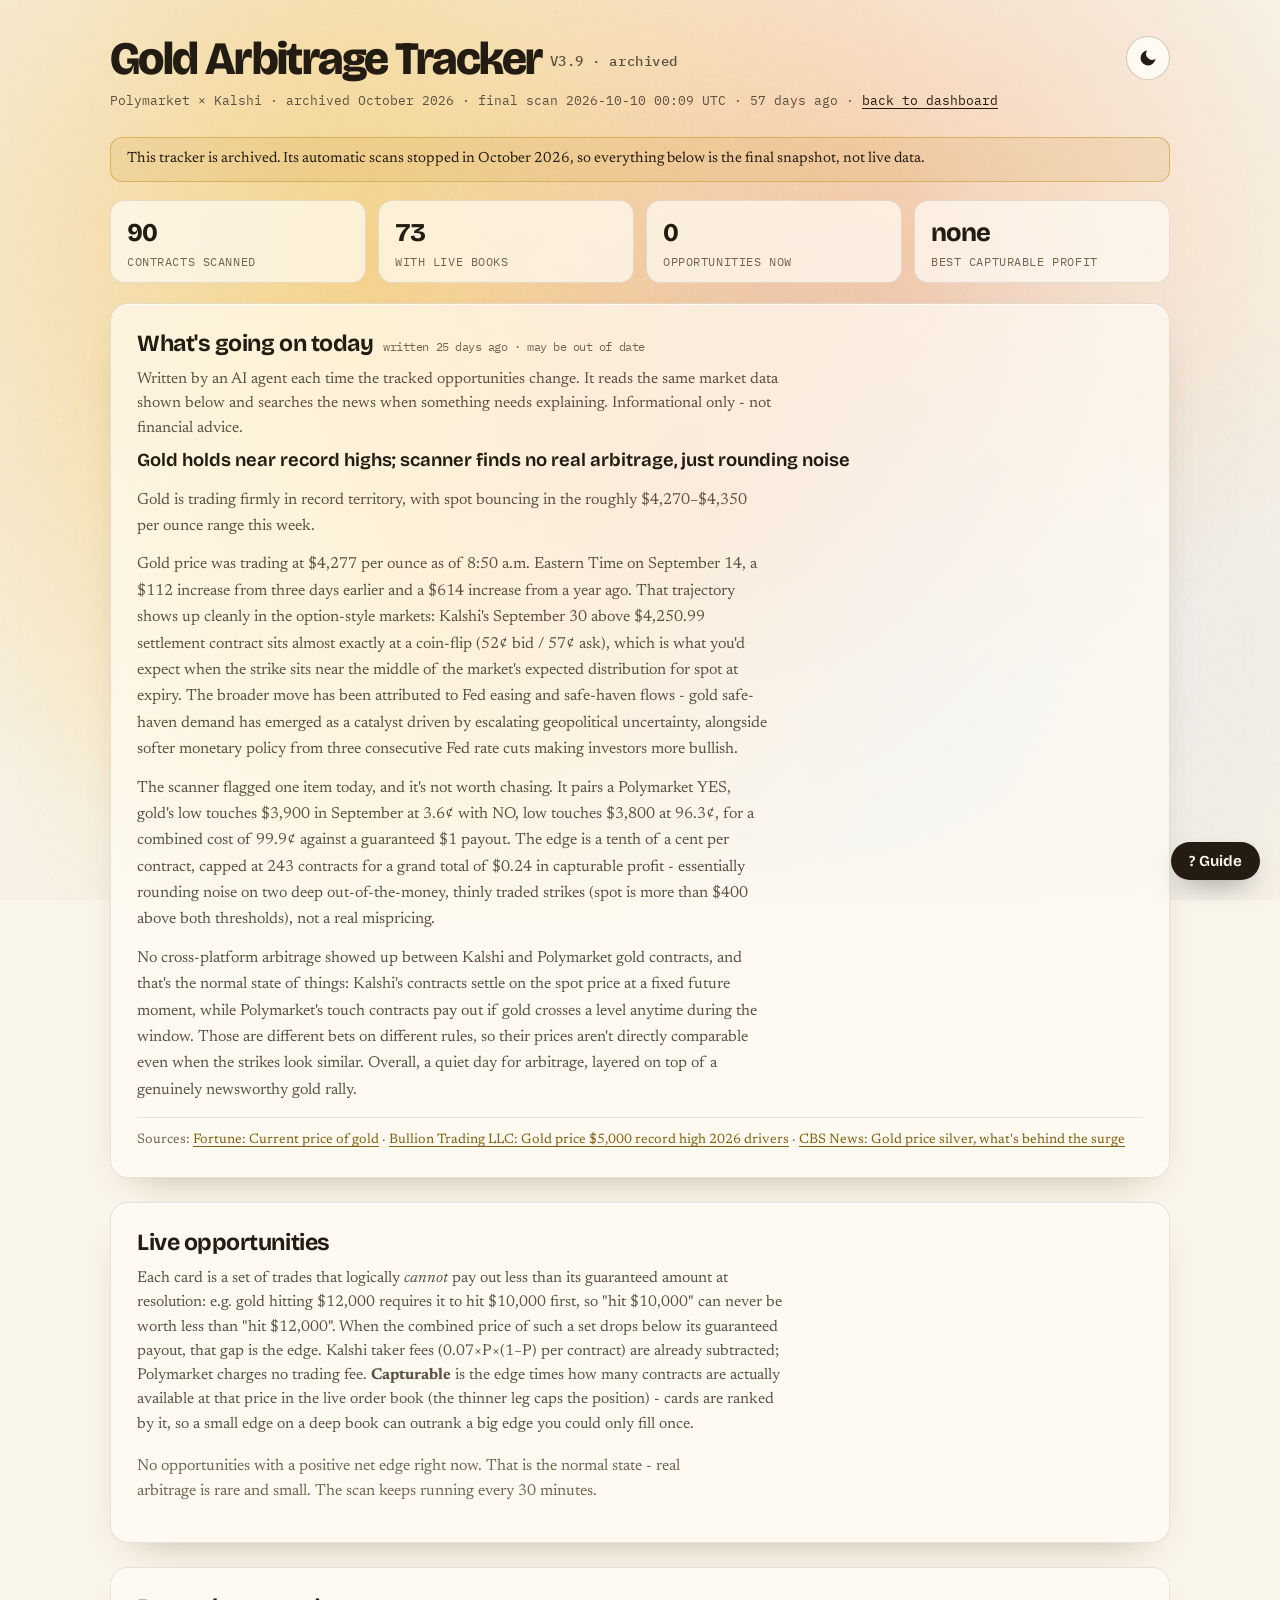
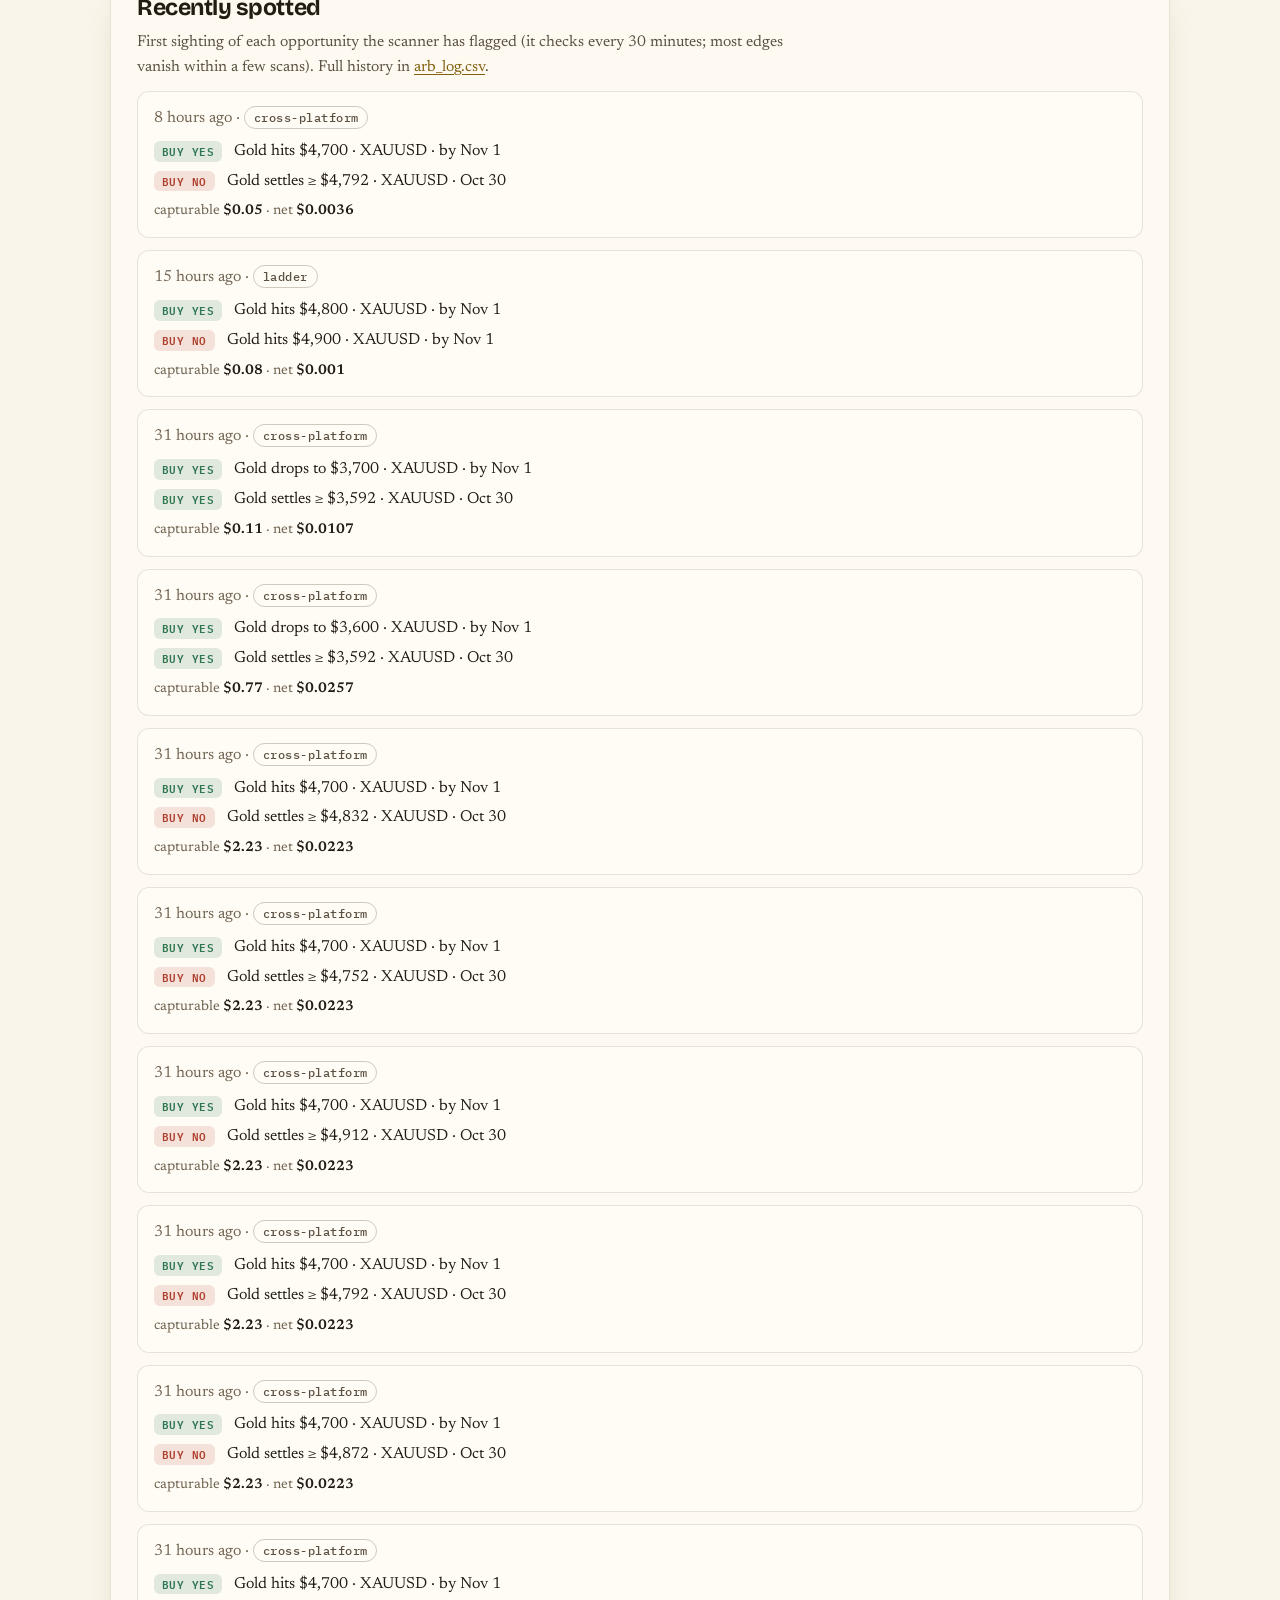
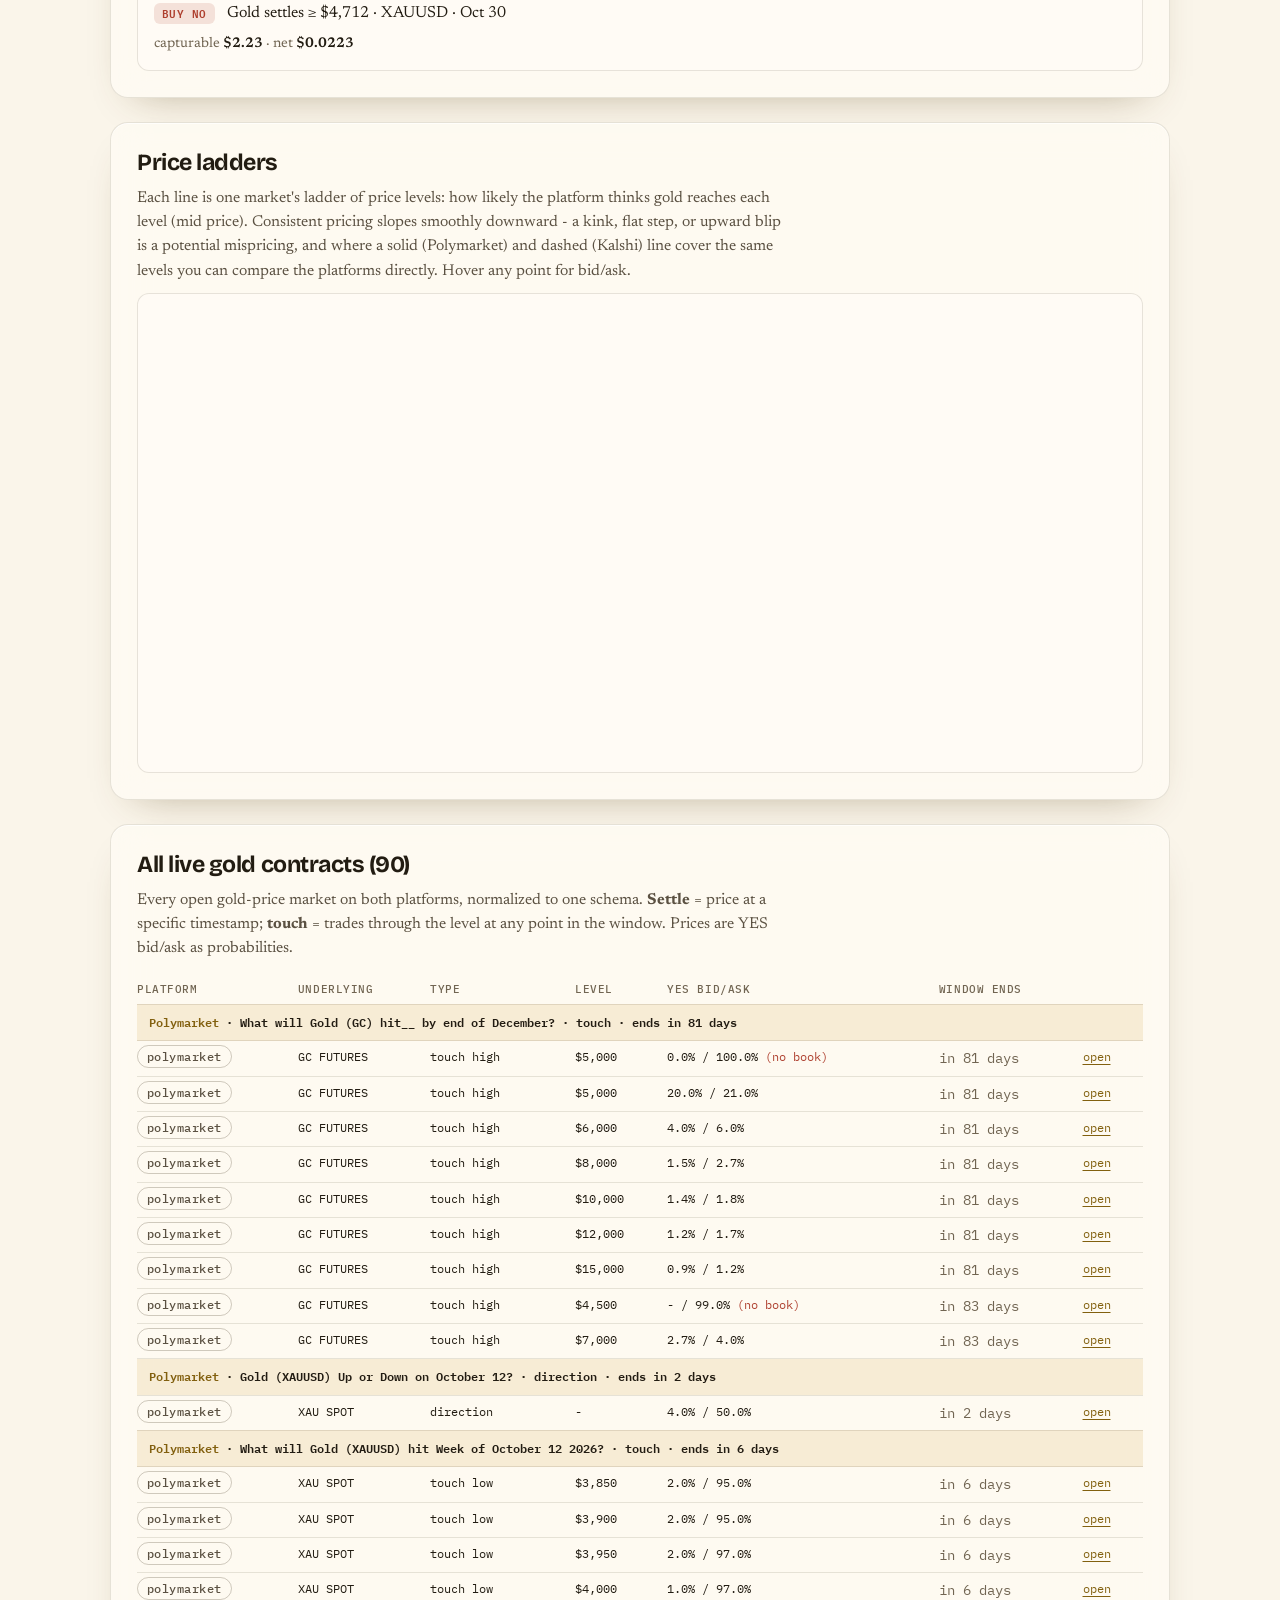
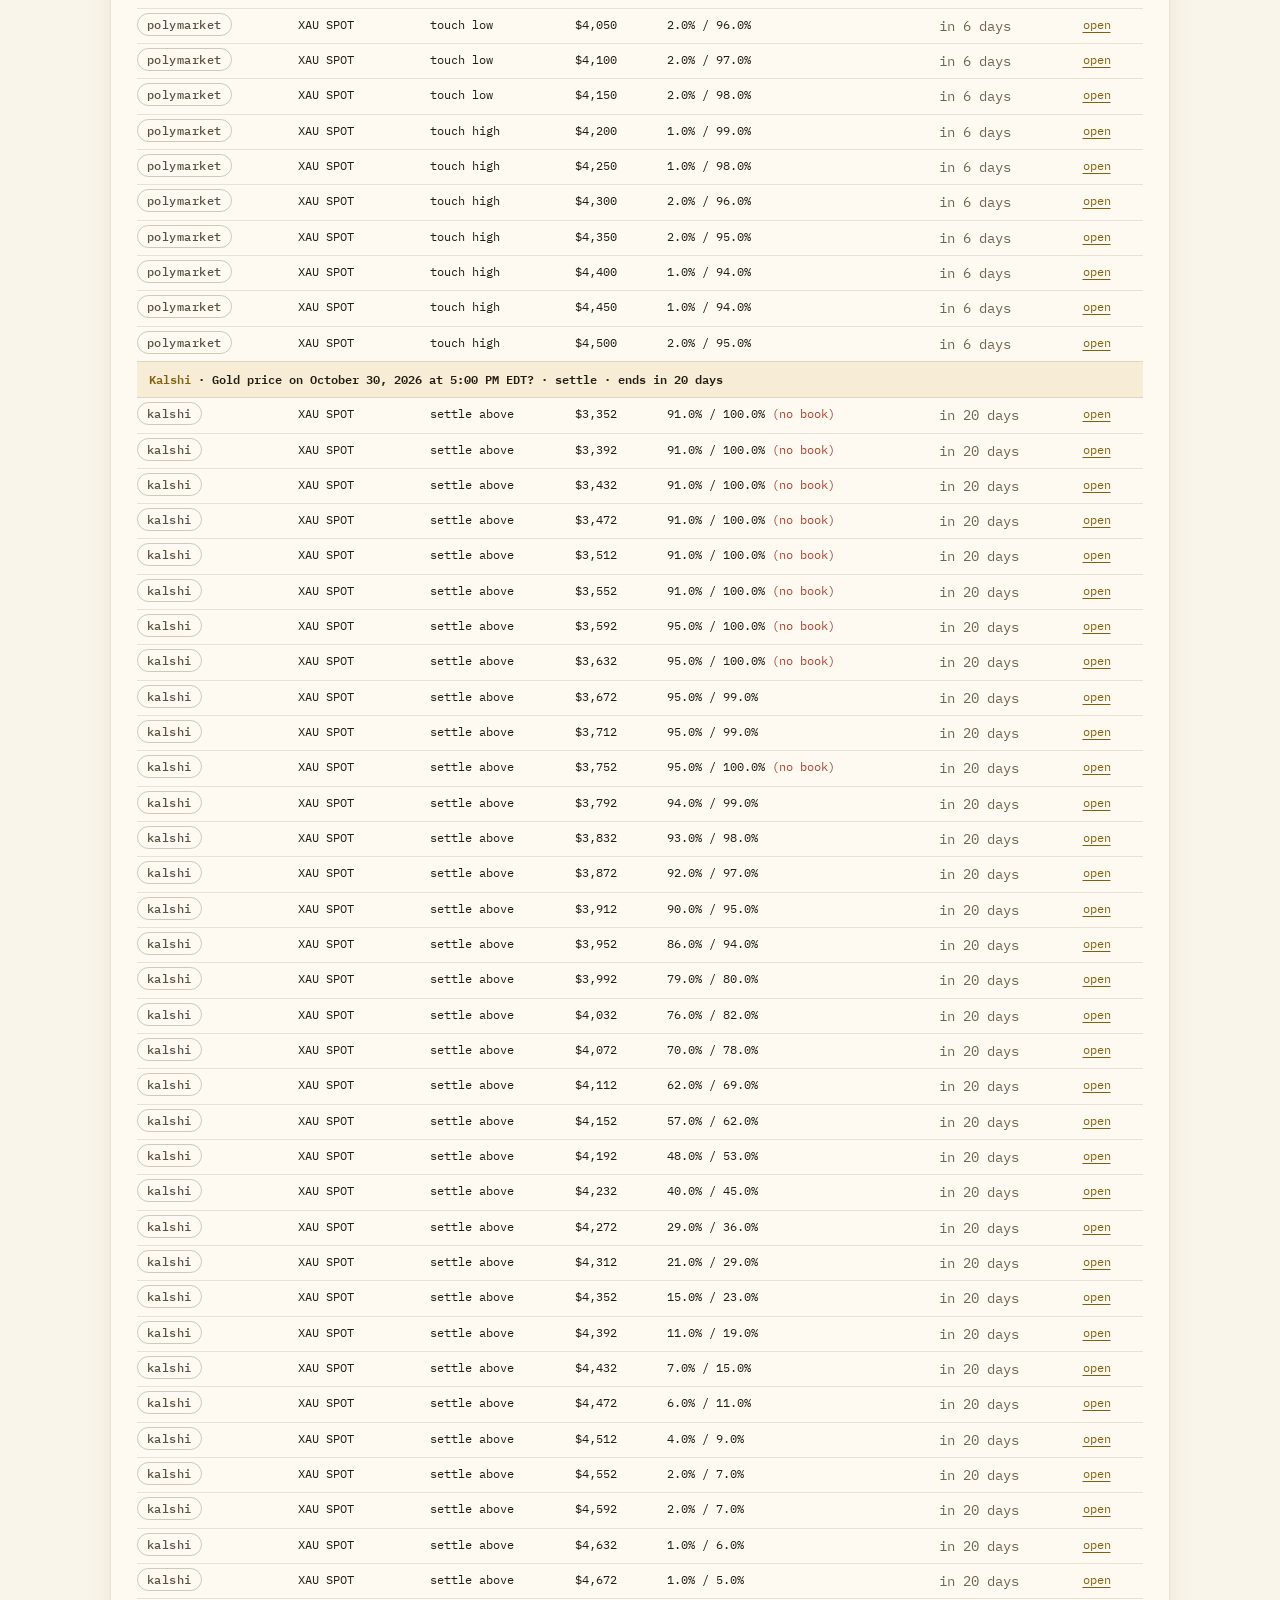
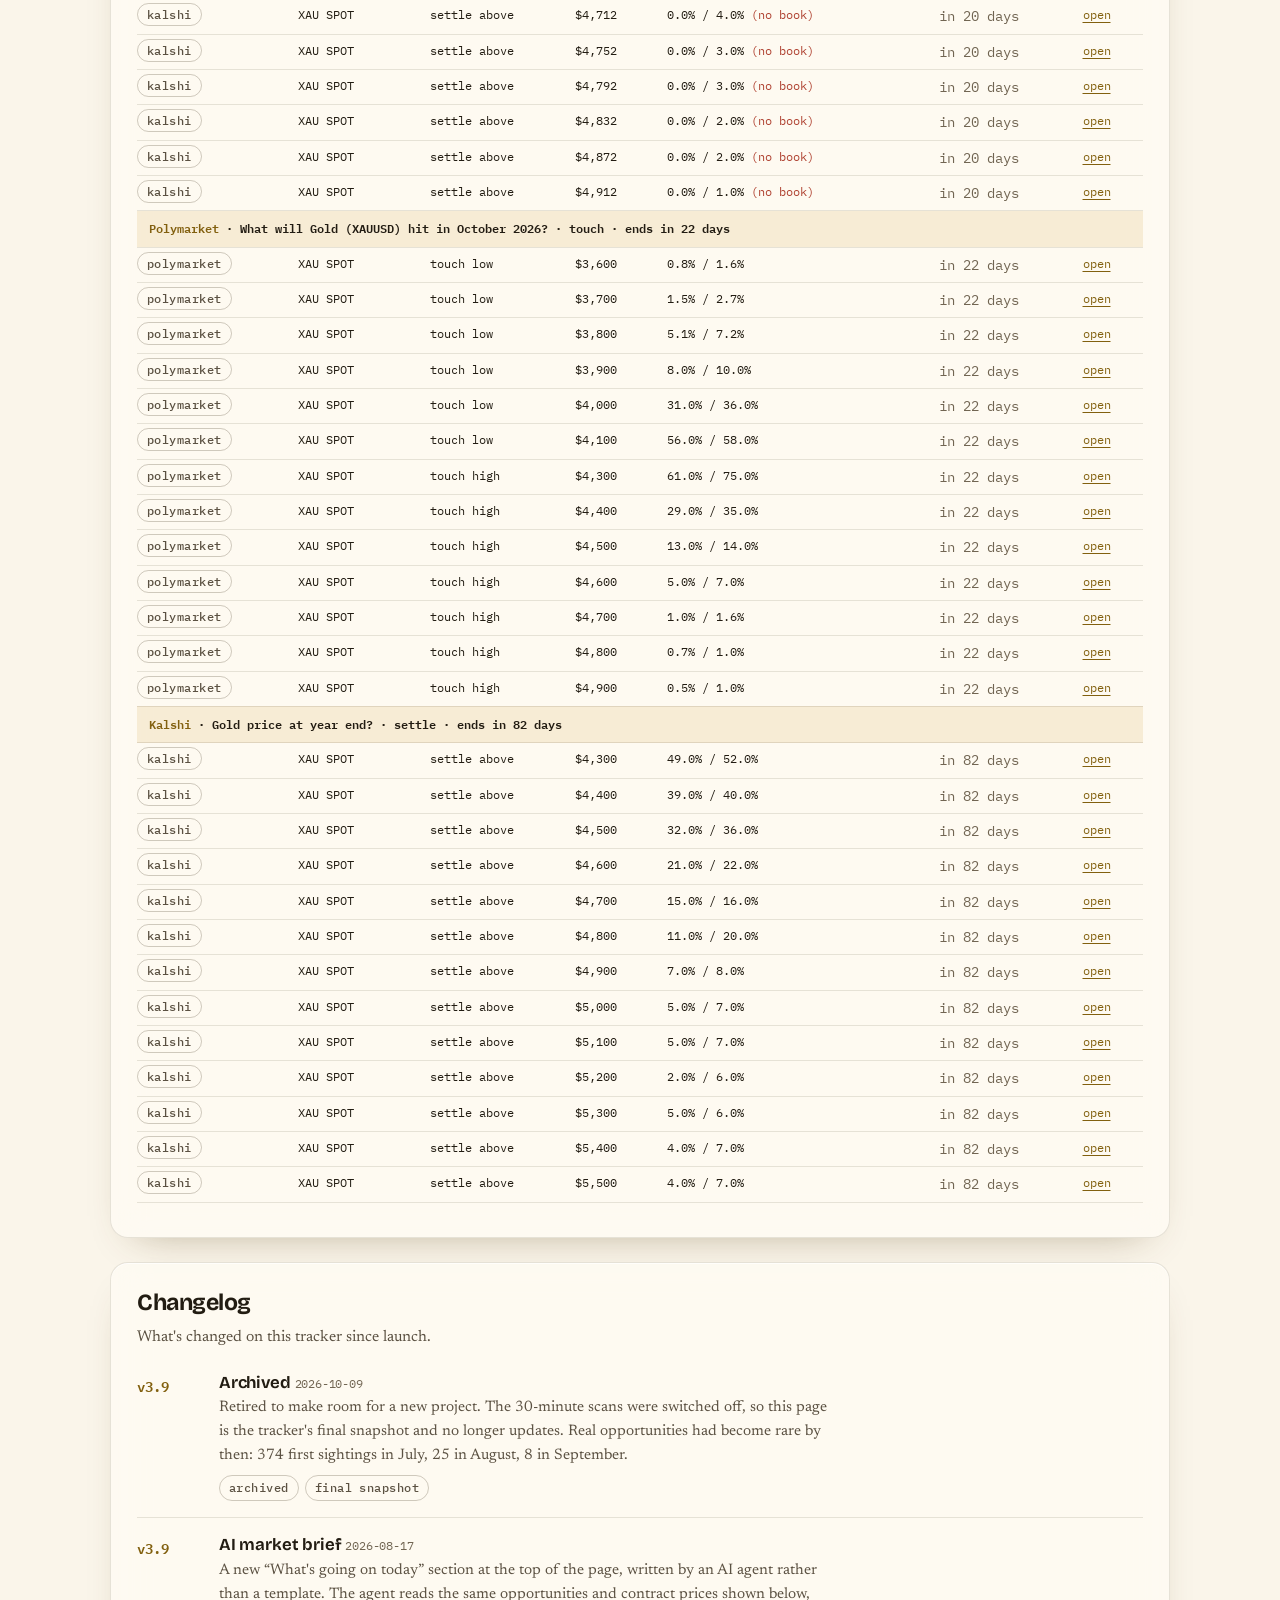
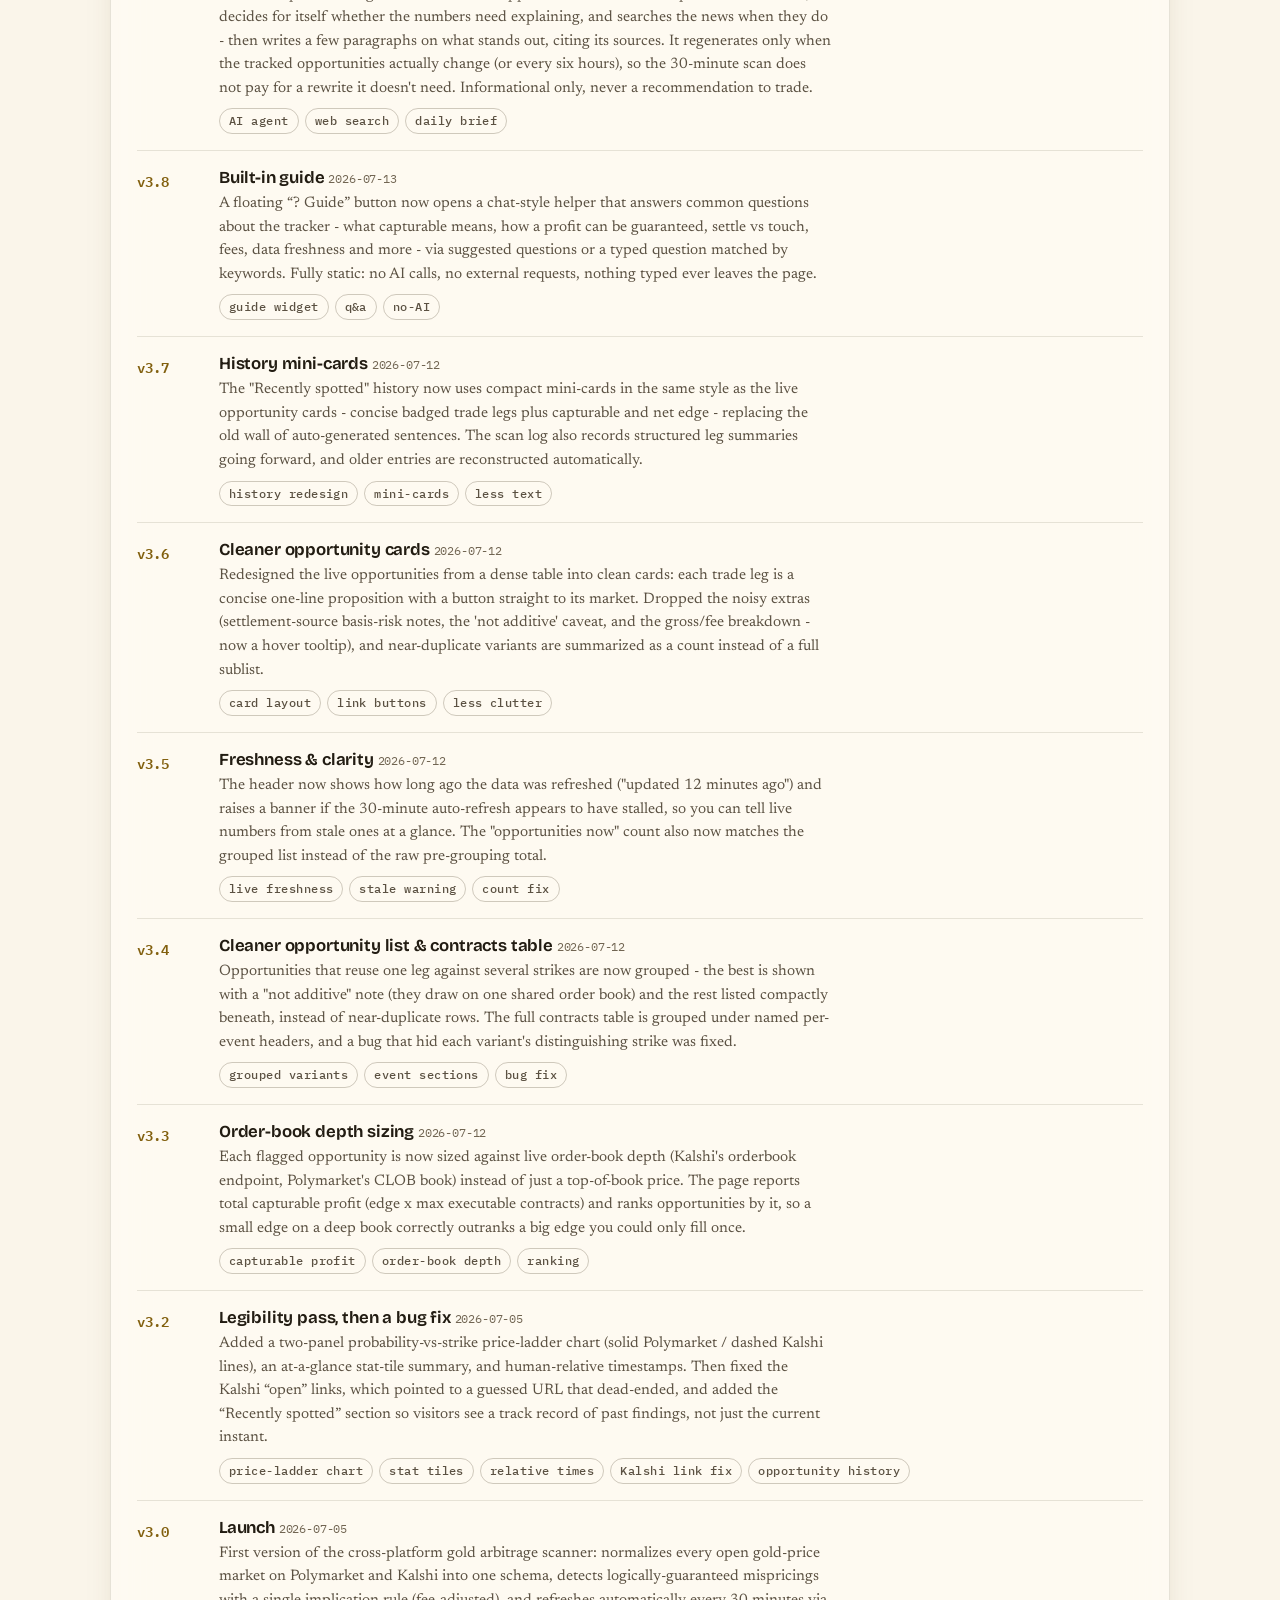
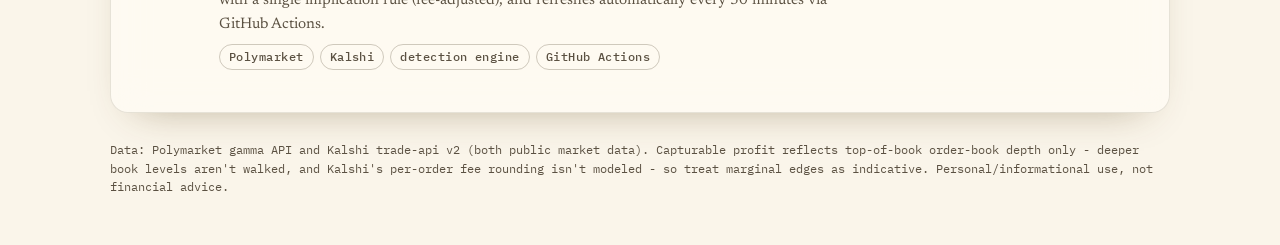
==== commit f5a479a6: "Make the glow visibly follow the cursor Clouds now lean halfway toward the cursor (by depth), a warm" ====
--- a/docs/arb.html
+++ b/docs/arb.html
@@ -21,8 +21,9 @@
     body > header, body > .stale-banner, body > .tiles, body > main, body > footer { position: relative; z-index: 1; }
     header { max-width: 1100px; margin: 0 auto; padding: 36px clamp(16px, 4vw, 20px) 8px; padding-right: 76px; }
     header h1 { font-size: clamp(2rem, 4.4vw, 2.9rem); margin: 0 0 8px; }
-    header h1 .muted { font-family: var(--font-mono); font-size: 0.85rem; font-weight: 500; letter-spacing: 0.04em; vertical-align: middle; }
+    header h1 .muted { font-family: var(--font-mono); font-size: 0.85rem; font-weight: 500; letter-spacing: 0.04em; vertical-align: middle; color: var(--ink-2); }
     header p { margin: 0; color: var(--ink-2); font-family: var(--font-mono); font-size: 0.8rem; max-width: none; }
+    header a { color: var(--ink); }
     #theme-toggle { position: absolute; top: 36px; right: clamp(16px, 4vw, 20px); }
     main { max-width: 1100px; margin: 0 auto; padding: 20px clamp(16px, 4vw, 20px); display: flex; flex-direction: column; gap: 24px; }
     section {
@@ -43,7 +44,7 @@
     .edge { font-size: 1.05rem; font-weight: 700; }
     .num-cell { font-variant-numeric: tabular-nums; }
     .empty { color: var(--muted); padding: 12px 0; margin: 0; }
-    footer { max-width: 1100px; margin: 0 auto; padding: 8px clamp(16px, 4vw, 20px) 48px; color: var(--muted); font-family: var(--font-mono); font-size: 0.75rem; }
+    footer { max-width: 1100px; margin: 0 auto; padding: 8px clamp(16px, 4vw, 20px) 48px; color: var(--ink-2); font-family: var(--font-mono); font-size: 0.75rem; }
     .tiles {
       max-width: 1100px; margin: 18px auto 0; padding: 0 clamp(16px, 4vw, 20px);
       display: grid; grid-template-columns: repeat(auto-fit, minmax(170px, 1fr)); gap: 12px;
--- a/docs/assets/theme.css
+++ b/docs/assets/theme.css
@@ -7,11 +7,11 @@
 :root {
   --page: #faf5ea;                       /* ivory ground */
   --card: #fffcf5;                       /* solid surface (hover labels) */
-  --glass: rgba(255, 252, 245, 0.72);
+  --glass: rgba(255, 252, 245, 0.7);
   --glass-strong: rgba(255, 252, 245, 0.9);
   --ink: #221c12;
   --ink-2: #5b5142;
-  --muted: #776b57;
+  --muted: #716552;
   --rule: rgba(60, 44, 18, 0.12);
   --rule-strong: rgba(60, 44, 18, 0.24);
   --gold: #c9952b;                       /* fills only: ink text sits on it */
@@ -22,11 +22,14 @@
   --shadow: 0 1px 0 rgba(255, 255, 255, 0.7) inset, 0 18px 40px -26px rgba(84, 58, 12, 0.45);
   --chart-grid: rgba(60, 44, 18, 0.1);
   --chart-axis: rgba(60, 44, 18, 0.3);
-  --glow-1: rgba(236, 184, 78, 0.6);     /* gold */
-  --glow-2: rgba(244, 158, 108, 0.42);   /* peach */
-  --glow-3: rgba(132, 166, 222, 0.34);   /* soft blue */
-  --glow-4: rgba(250, 216, 140, 0.55);   /* pale gold */
-  --glow-5: rgba(222, 140, 112, 0.3);    /* rose clay */
+  /* Glow clouds + cursor halo. Tuned so text keeps 4.5:1 even where two
+     clouds overlap under the halo (checked numerically, both themes). */
+  --glow-1: rgba(242, 190, 82, 0.62);    /* gold */
+  --glow-2: rgba(248, 166, 116, 0.46);   /* peach */
+  --glow-3: rgba(150, 182, 232, 0.24);   /* soft blue */
+  --glow-4: rgba(252, 220, 150, 0.6);    /* pale gold */
+  --glow-5: rgba(232, 154, 126, 0.34);   /* rose clay */
+  --glow-halo: rgba(255, 202, 76, 0.55); /* follows the cursor */
   --grain: 0.55;
   /* chart series: validated categorical order (dataviz), light steps */
   --series-1: #2a78d6; --series-2: #eb6834; --series-3: #1baf7a; --series-4: #eda100;
@@ -64,11 +67,12 @@
     --shadow: 0 1px 0 rgba(255, 255, 255, 0.04) inset, 0 20px 44px -28px rgba(0, 0, 0, 0.9);
     --chart-grid: rgba(243, 235, 218, 0.08);
     --chart-axis: rgba(243, 235, 218, 0.24);
-    --glow-1: rgba(214, 150, 44, 0.34);
-    --glow-2: rgba(168, 84, 40, 0.3);
+    --glow-1: rgba(214, 150, 44, 0.26);
+    --glow-2: rgba(168, 84, 40, 0.28);
     --glow-3: rgba(58, 82, 160, 0.28);
-    --glow-4: rgba(232, 182, 90, 0.18);
+    --glow-4: rgba(232, 182, 90, 0.16);
     --glow-5: rgba(130, 56, 76, 0.24);
+    --glow-halo: rgba(226, 160, 60, 0.13);
     --grain: 0.35;
     --series-1: #3987e5; --series-2: #d95926; --series-3: #199e70; --series-4: #c98500;
     --series-5: #d55181; --series-6: #008300; --series-7: #9085e9; --series-8: #e66767;
@@ -94,11 +98,12 @@
   --shadow: 0 1px 0 rgba(255, 255, 255, 0.04) inset, 0 20px 44px -28px rgba(0, 0, 0, 0.9);
   --chart-grid: rgba(243, 235, 218, 0.08);
   --chart-axis: rgba(243, 235, 218, 0.24);
-  --glow-1: rgba(214, 150, 44, 0.34);
-  --glow-2: rgba(168, 84, 40, 0.3);
+  --glow-1: rgba(214, 150, 44, 0.26);
+  --glow-2: rgba(168, 84, 40, 0.28);
   --glow-3: rgba(58, 82, 160, 0.28);
-  --glow-4: rgba(232, 182, 90, 0.18);
+  --glow-4: rgba(232, 182, 90, 0.16);
   --glow-5: rgba(130, 56, 76, 0.24);
+  --glow-halo: rgba(226, 160, 60, 0.13);
   --grain: 0.35;
   --series-1: #3987e5; --series-2: #d95926; --series-3: #199e70; --series-4: #c98500;
   --series-5: #d55181; --series-6: #008300; --series-7: #9085e9; --series-8: #e66767;
@@ -165,6 +170,8 @@
   text-transform: uppercase;
   color: var(--muted);
 }
+/* The eyebrow sits on the bare (moving) background, not on a card. */
+.eyebrow { color: var(--ink-2); }
 h1, h2, h3 {
   font-family: var(--font-display);
   color: var(--ink);
@@ -429,9 +436,9 @@
   border-top: 1px solid var(--rule);
   font-family: var(--font-mono);
   font-size: 0.75rem;
-  color: var(--muted);
-}
-.footer a { color: var(--ink-2); }
+  color: var(--ink-2);
+}
+.footer a { color: var(--ink); }
 
 @media (max-width: 560px) {
   .masthead { grid-template-columns: 1fr auto; }
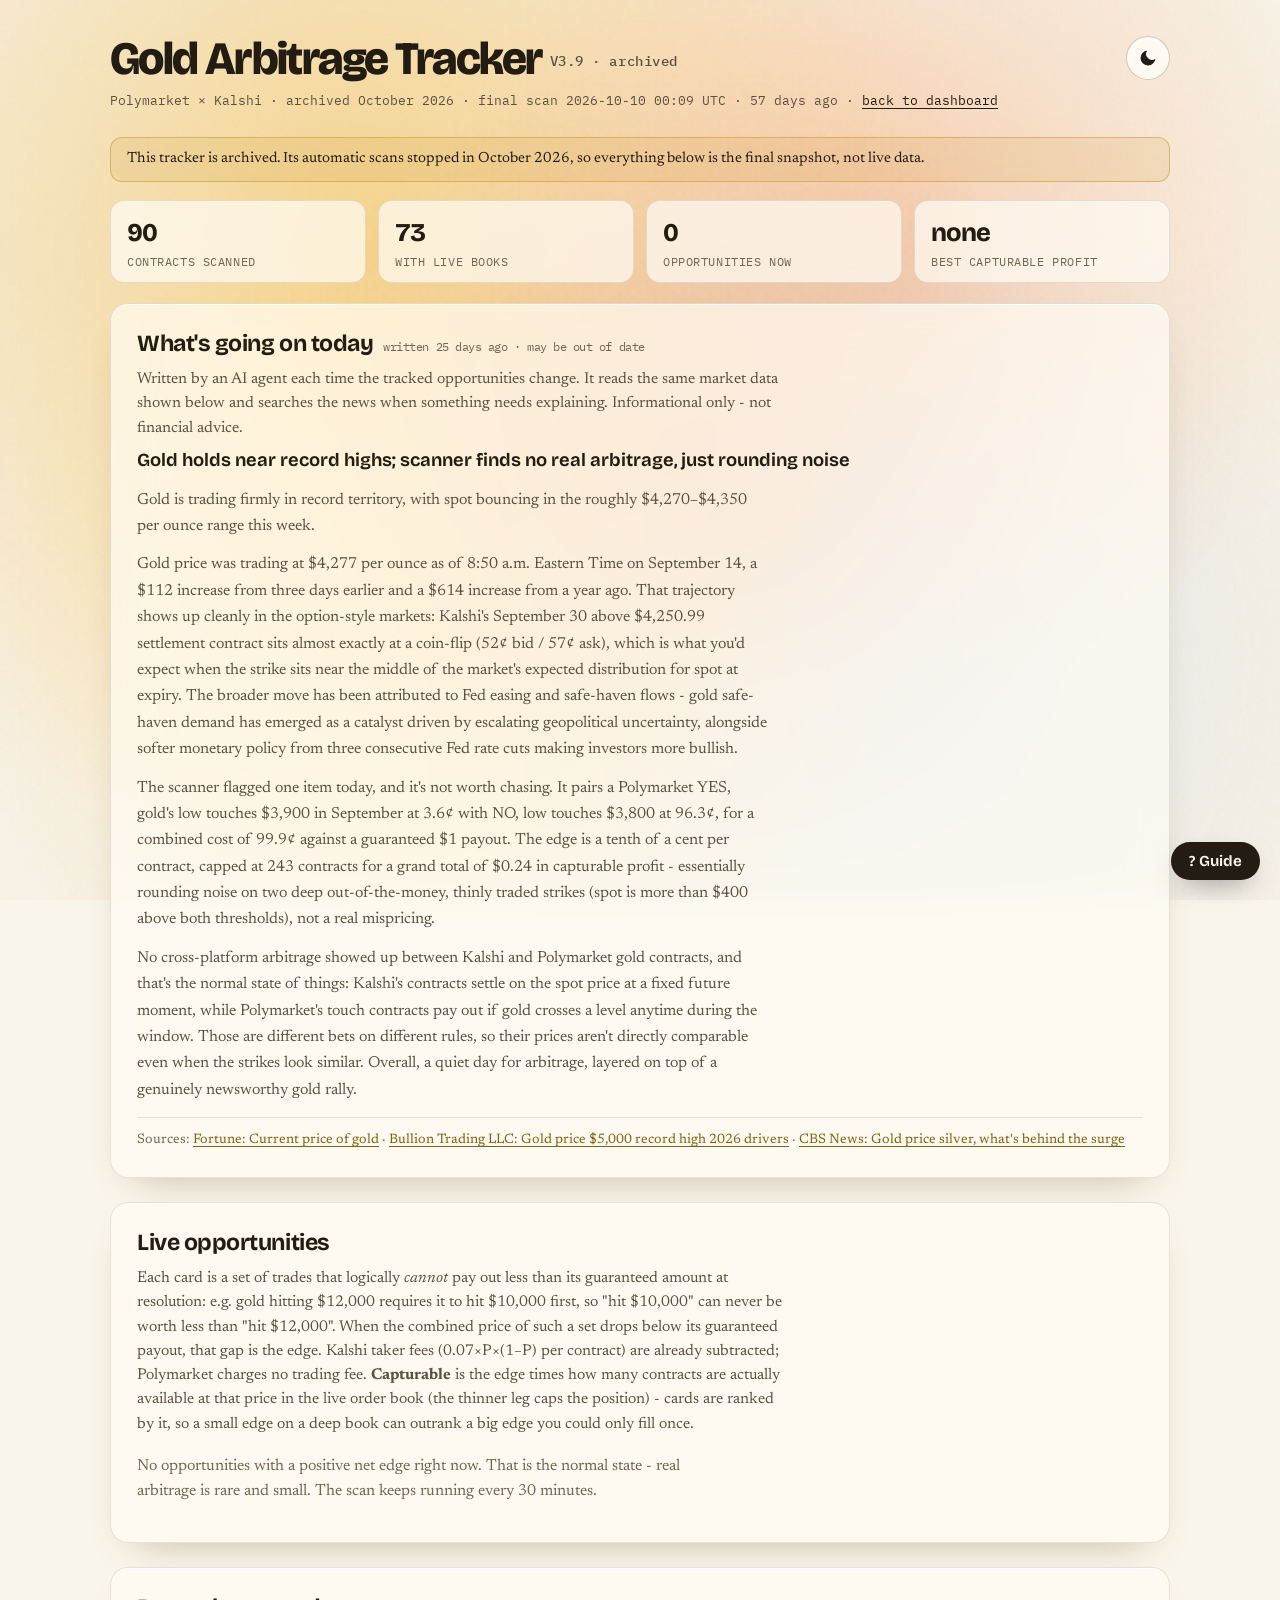
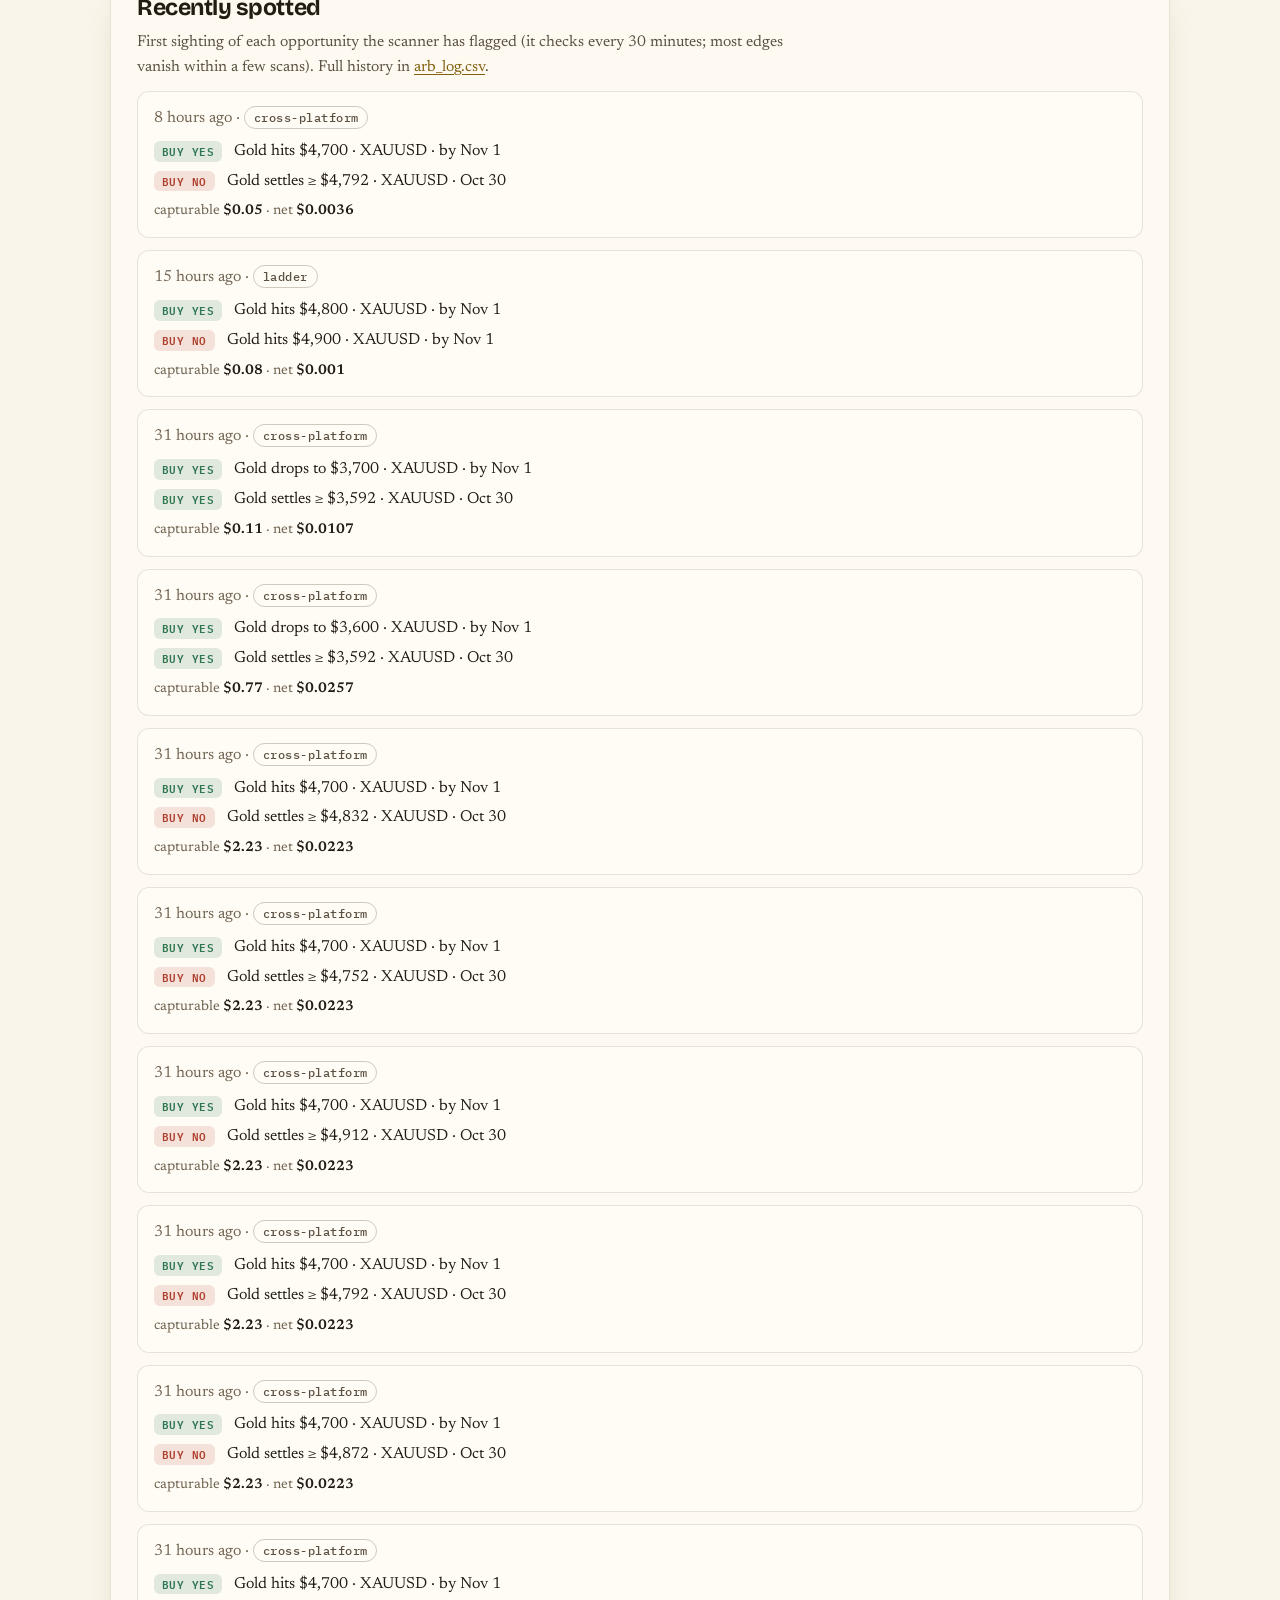
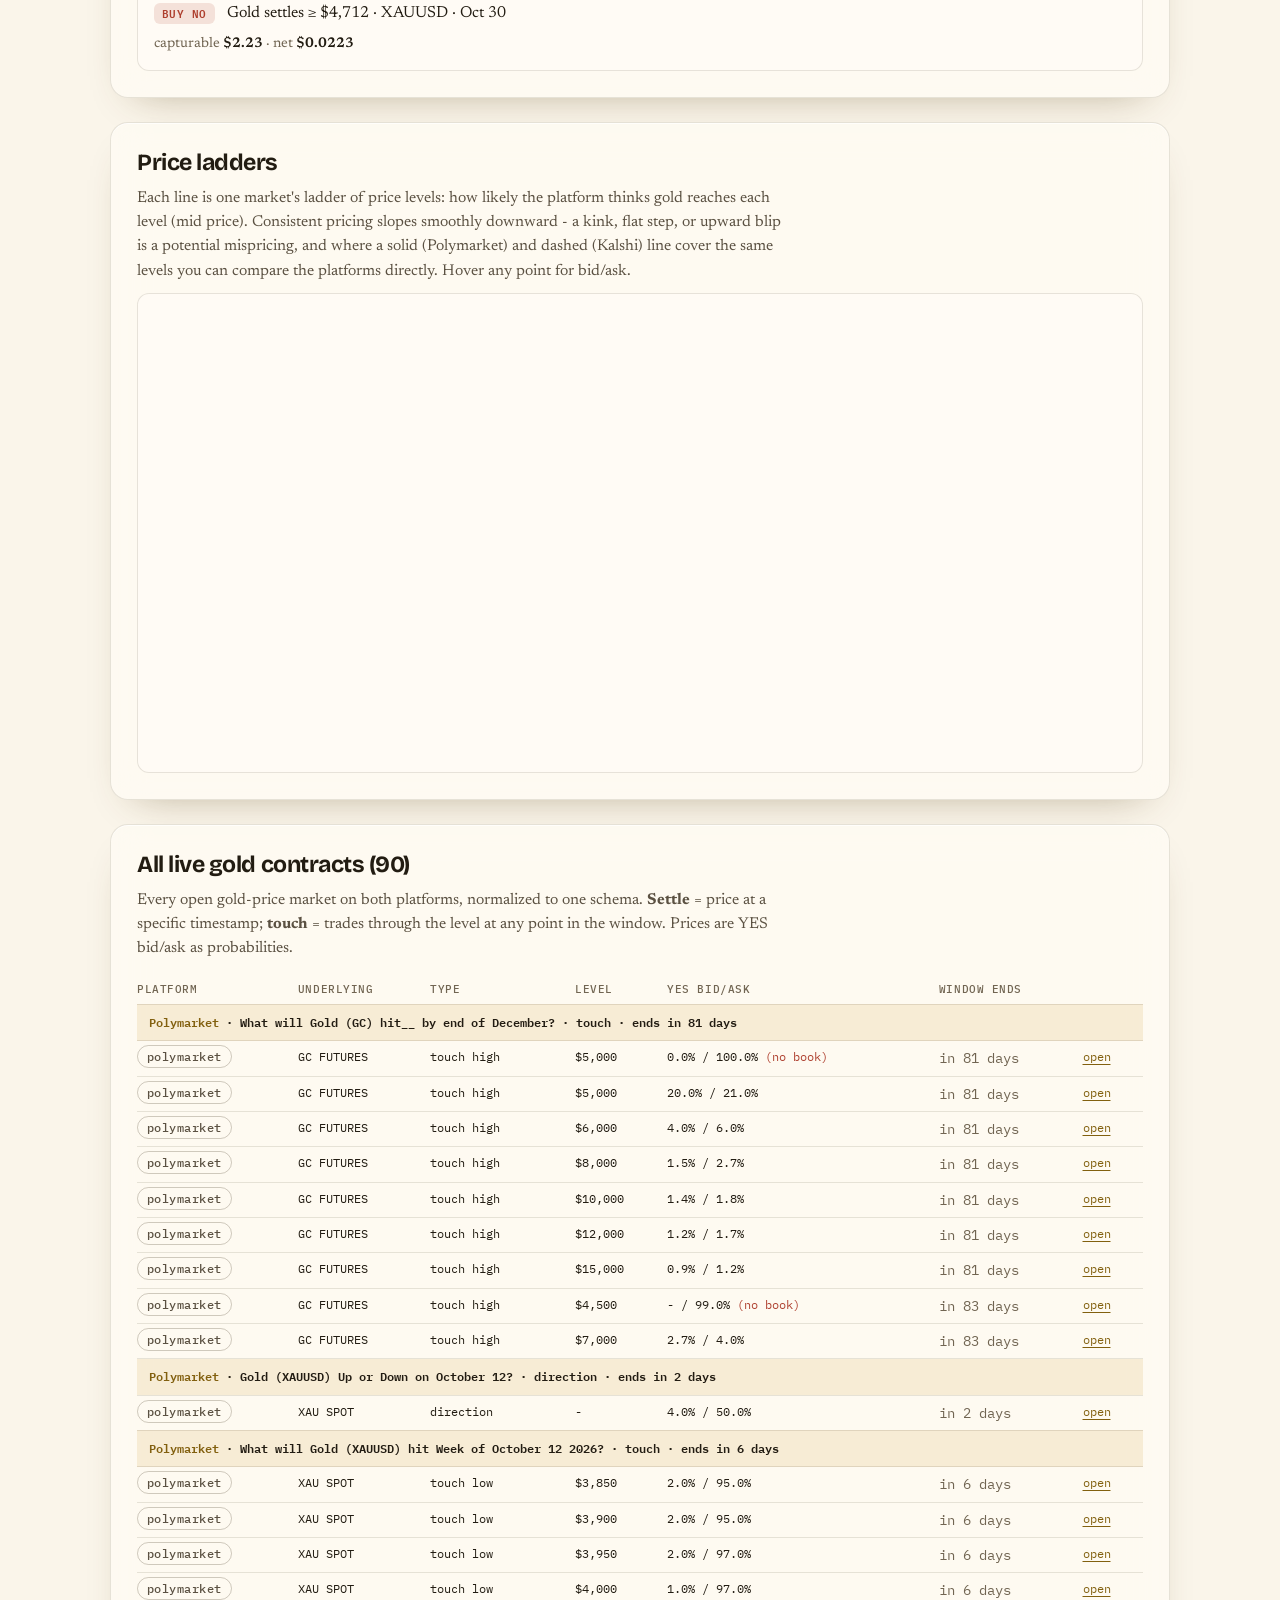
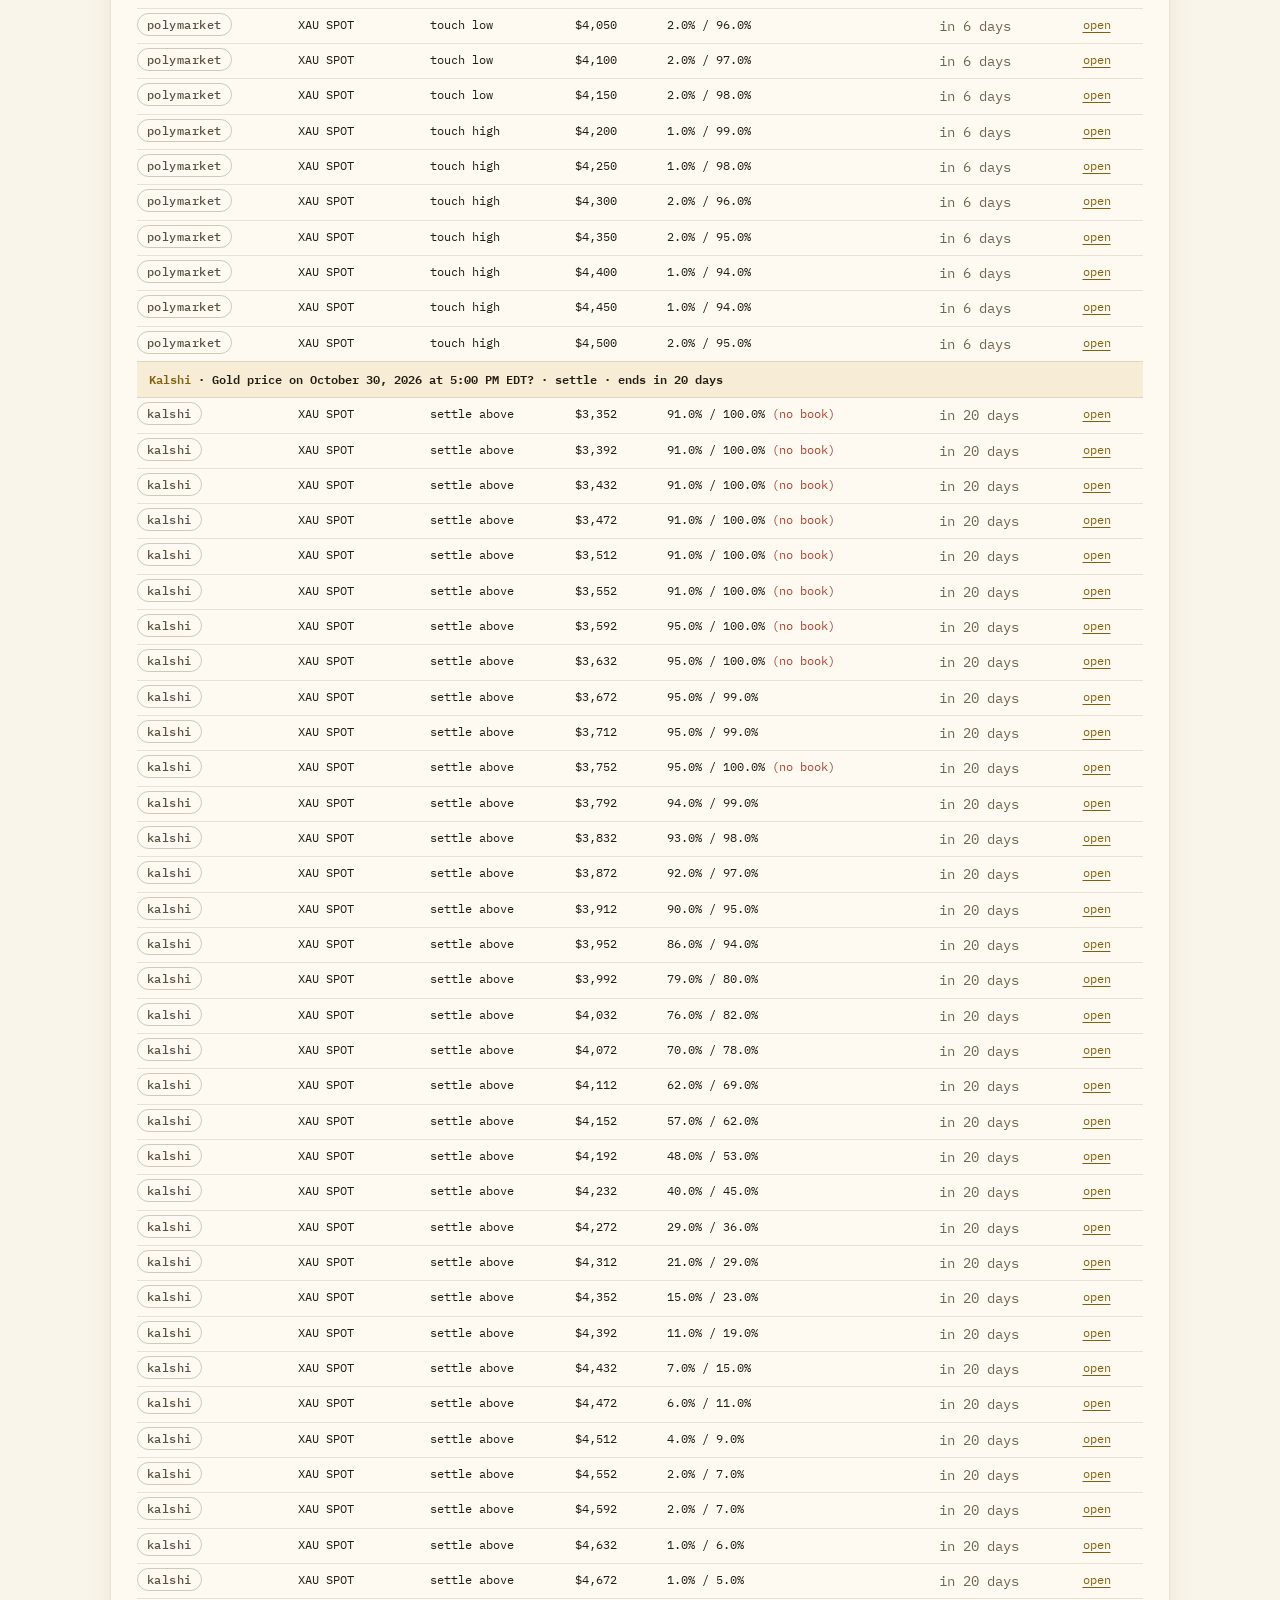
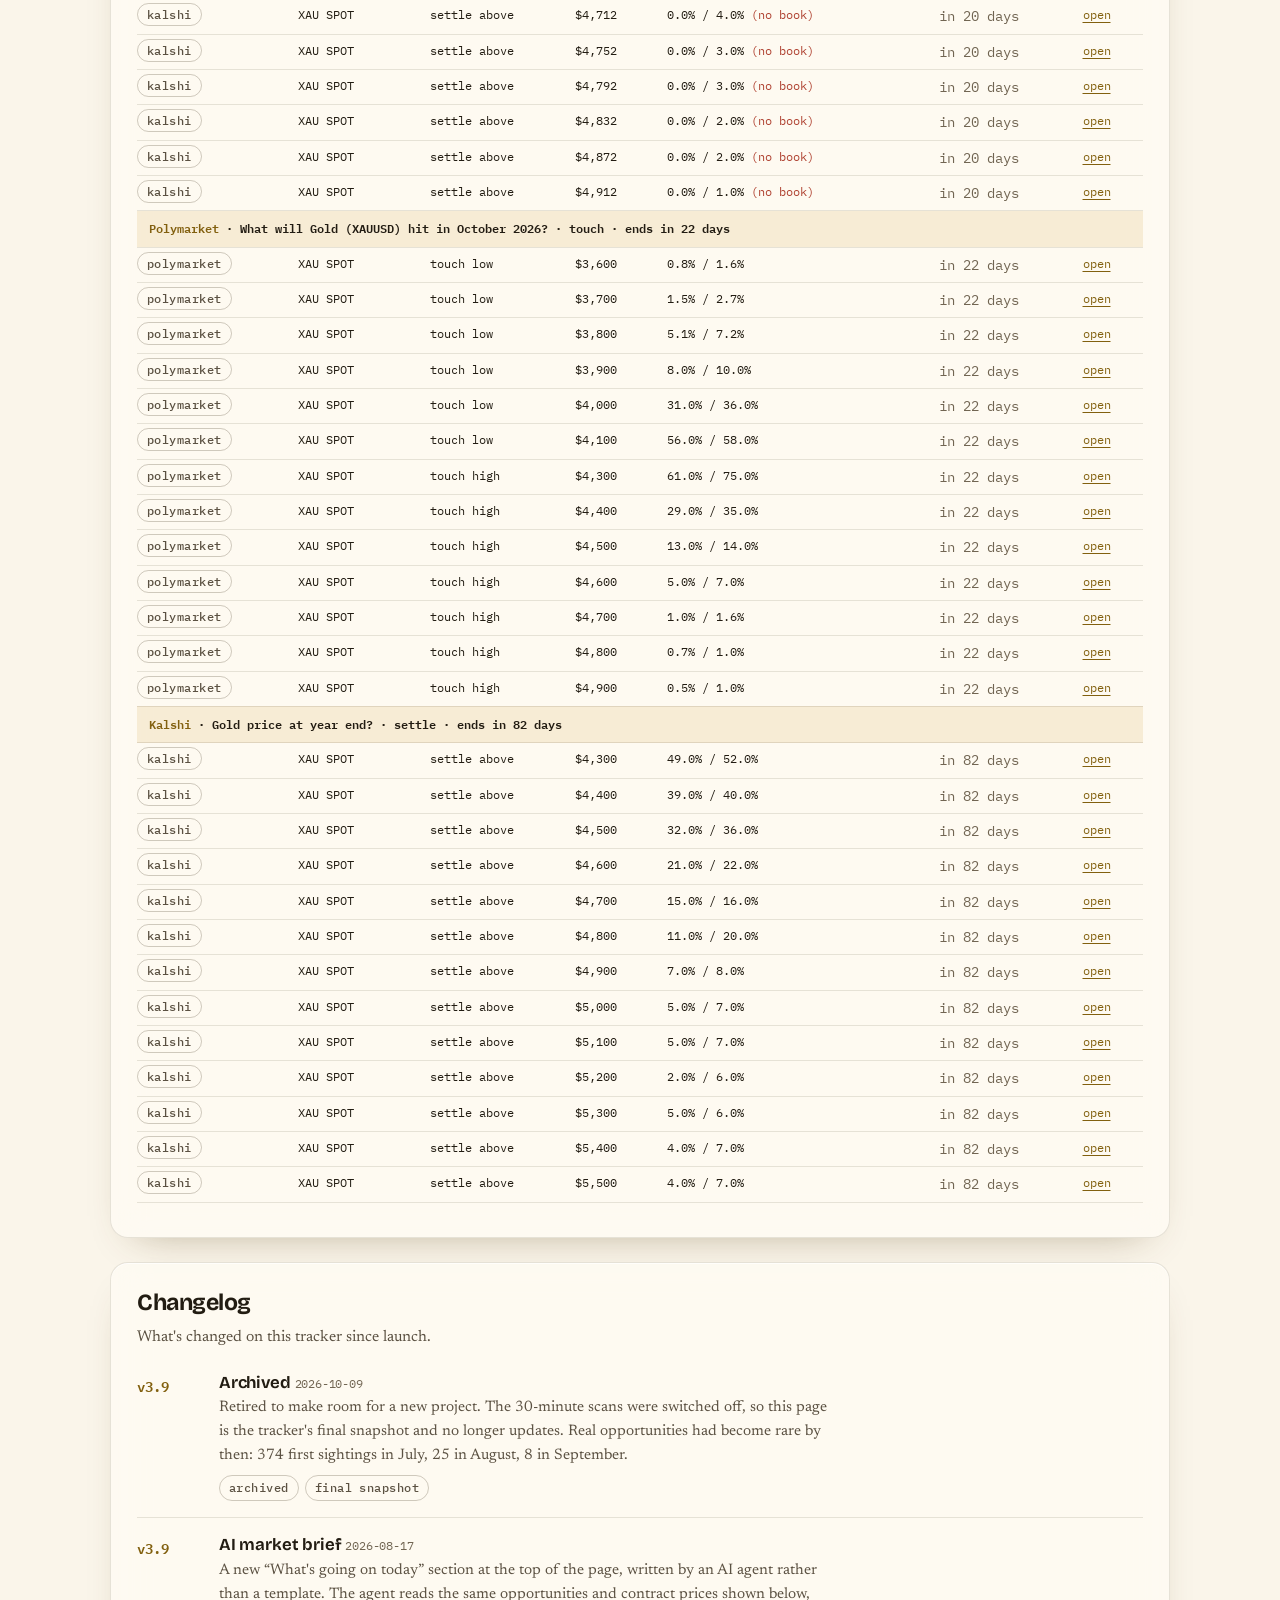
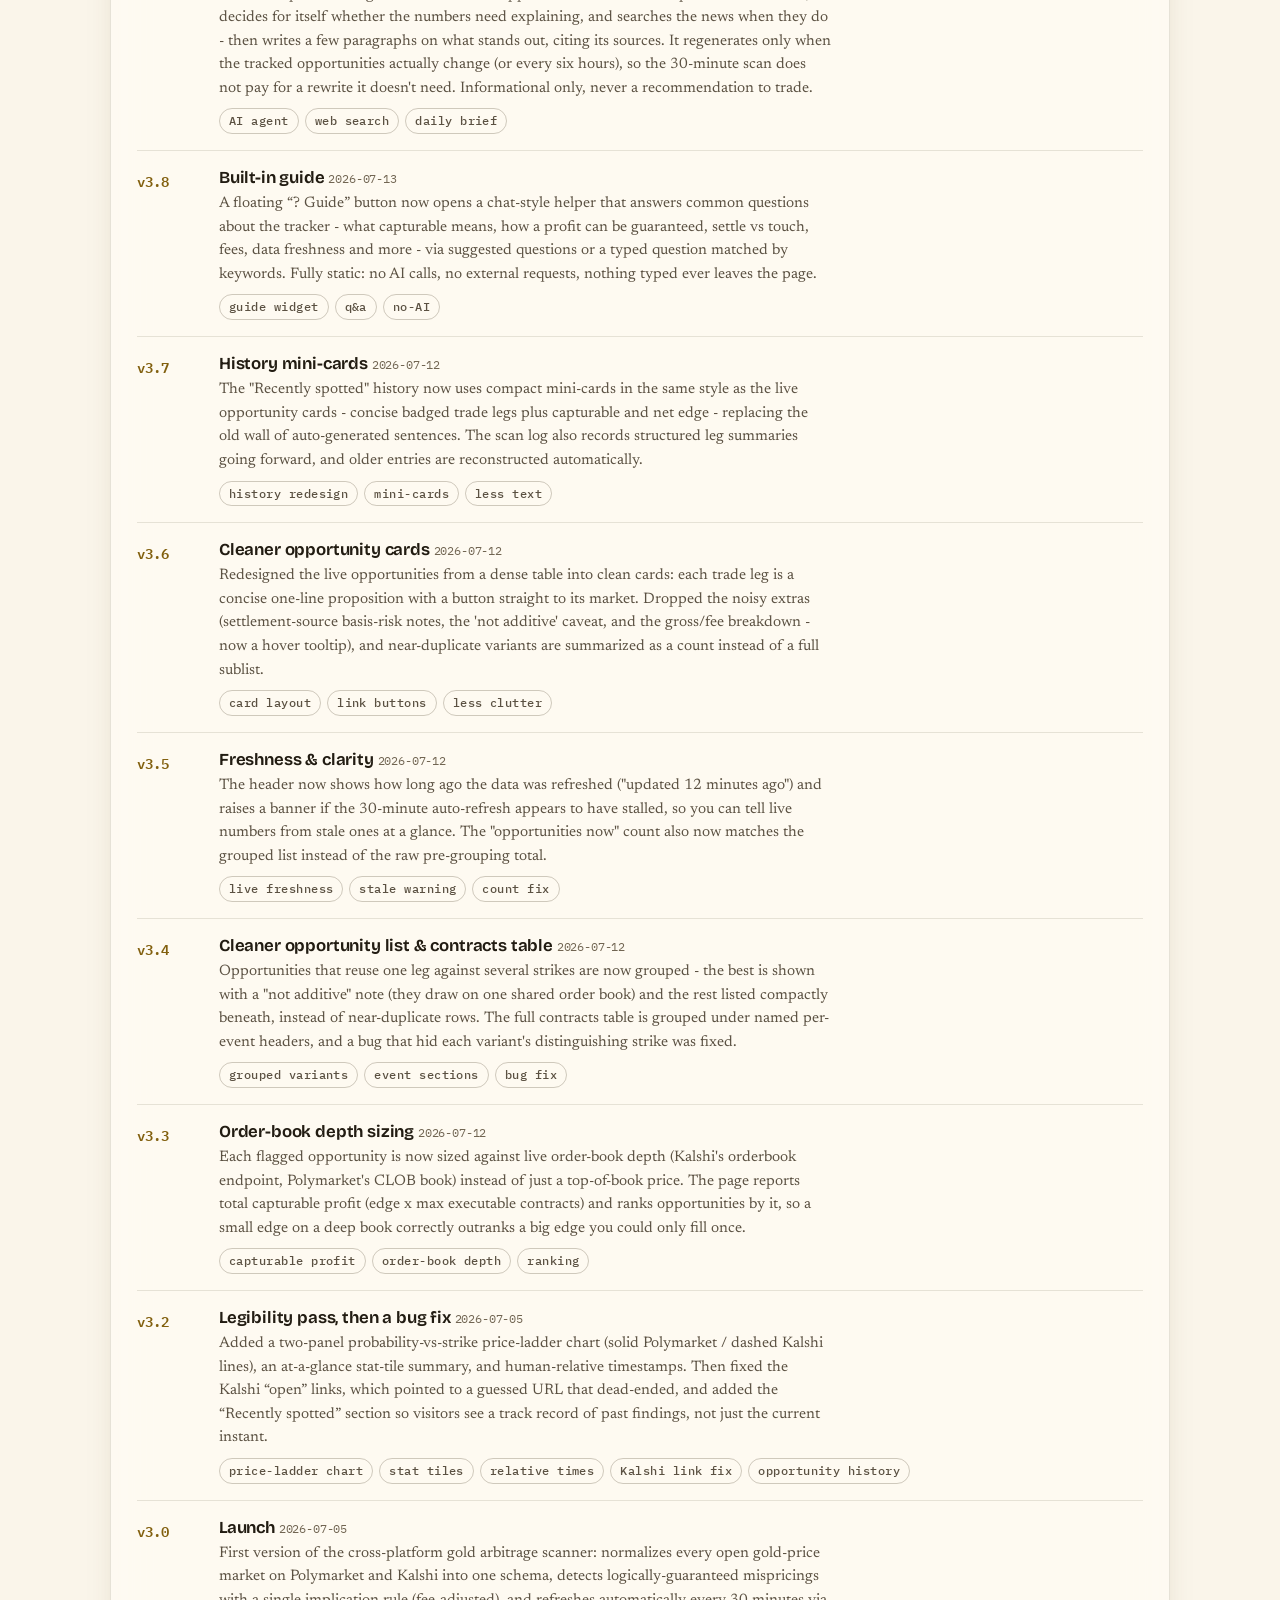
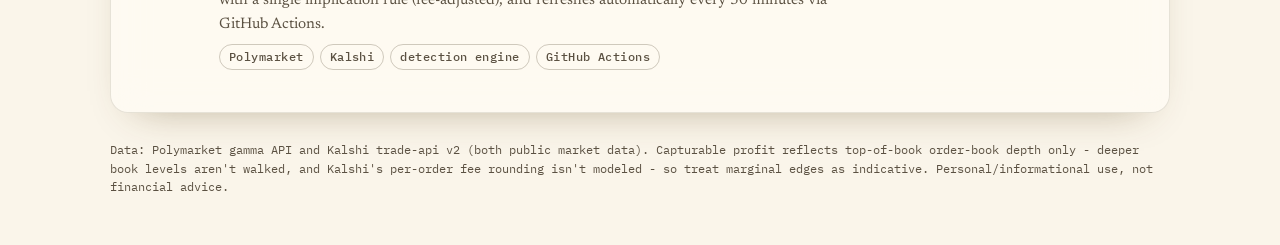
==== commit 7fab8b93: "Add a candlestick favicon Co-Authored-By: Claude Opus 5.5 <noreply@anthropic.com>" ====
--- a/docs/arb.html
+++ b/docs/arb.html
@@ -11,6 +11,7 @@
   <link rel="preconnect" href="https://fonts.gstatic.com" crossorigin>
   <link rel="stylesheet" href="https://fonts.googleapis.com/css2?family=Bricolage+Grotesque:opsz,wght@12..96,500..800&amp;family=IBM+Plex+Mono:wght@400;500;600&amp;family=Newsreader:ital,opsz,wght@0,6..72,400..600;1,6..72,400&amp;display=swap">
   <link rel="stylesheet" href="assets/theme.css">
+  <link rel="icon" href="assets/favicon.svg" type="image/svg+xml">
   <style>
     /* Archived tracker page on the V2 theme (tokens in assets/theme.css). */
     :root { --warn: #8f5f00; }
